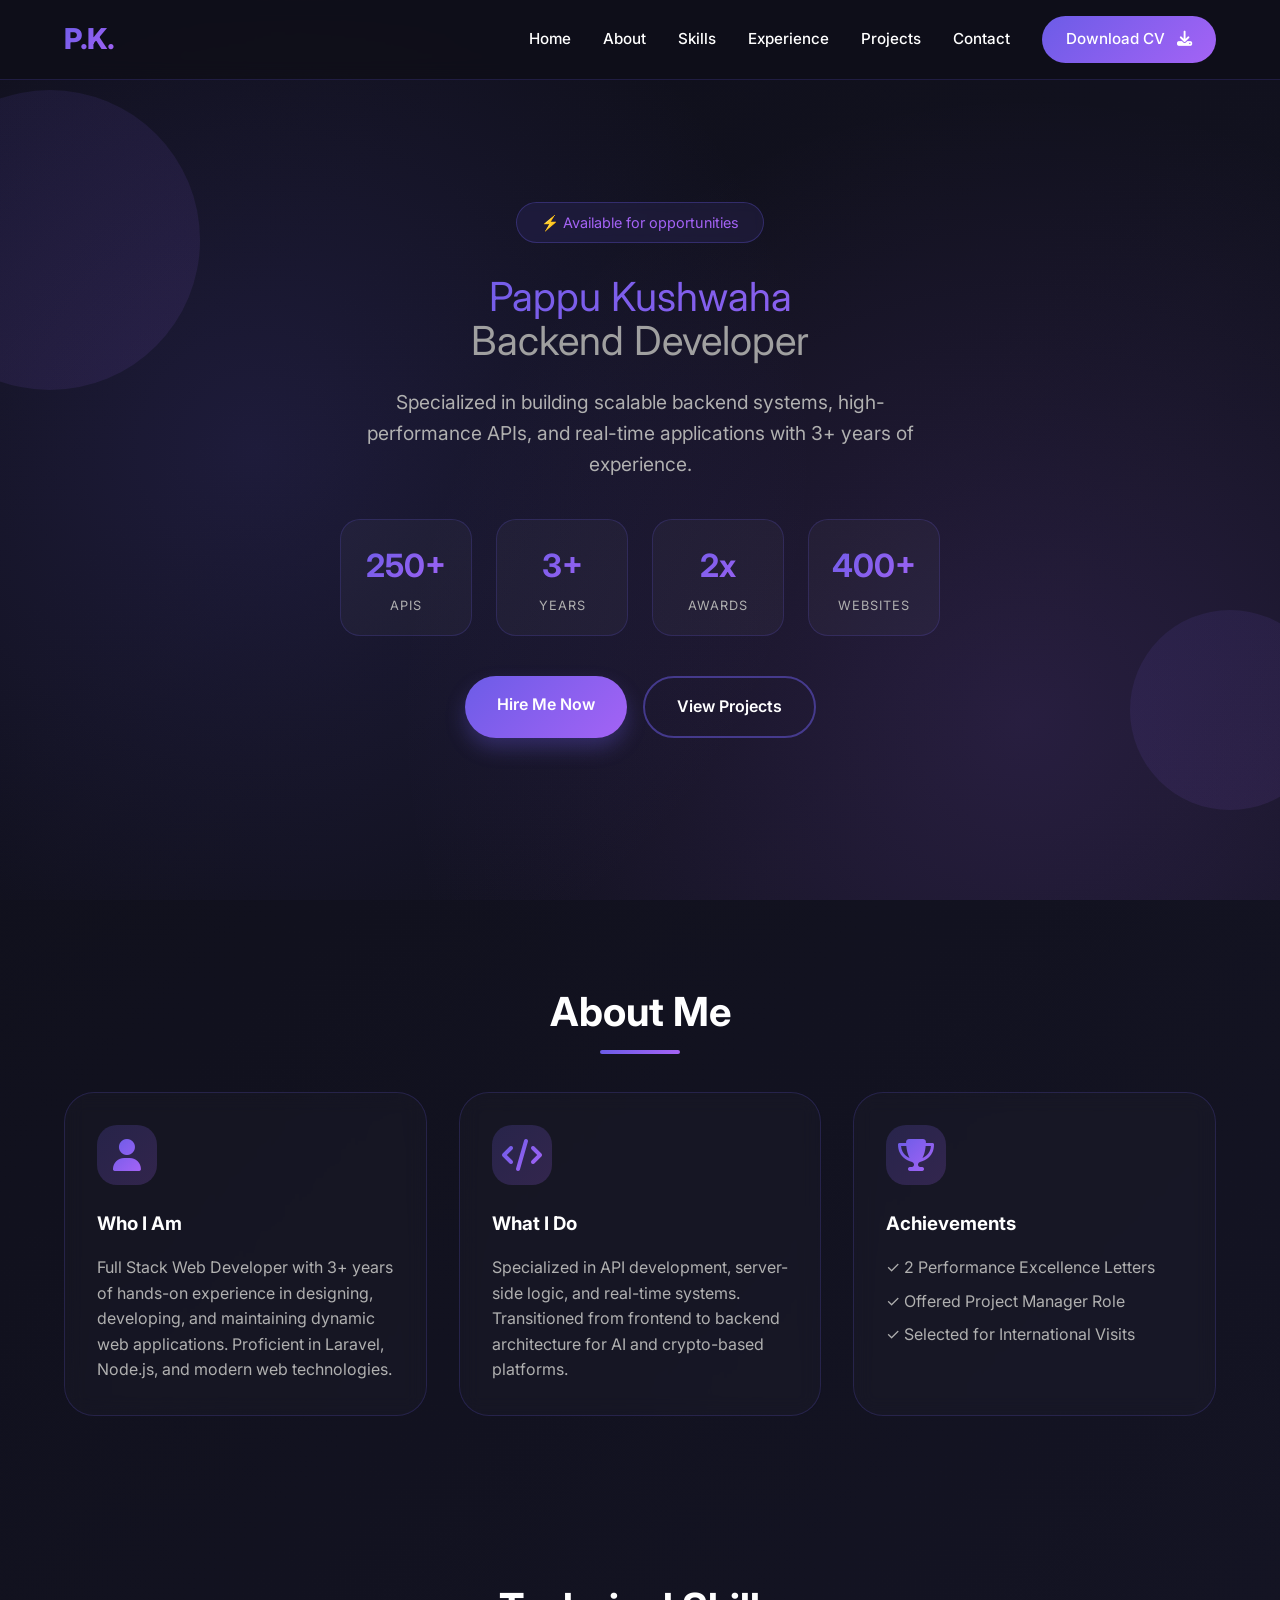
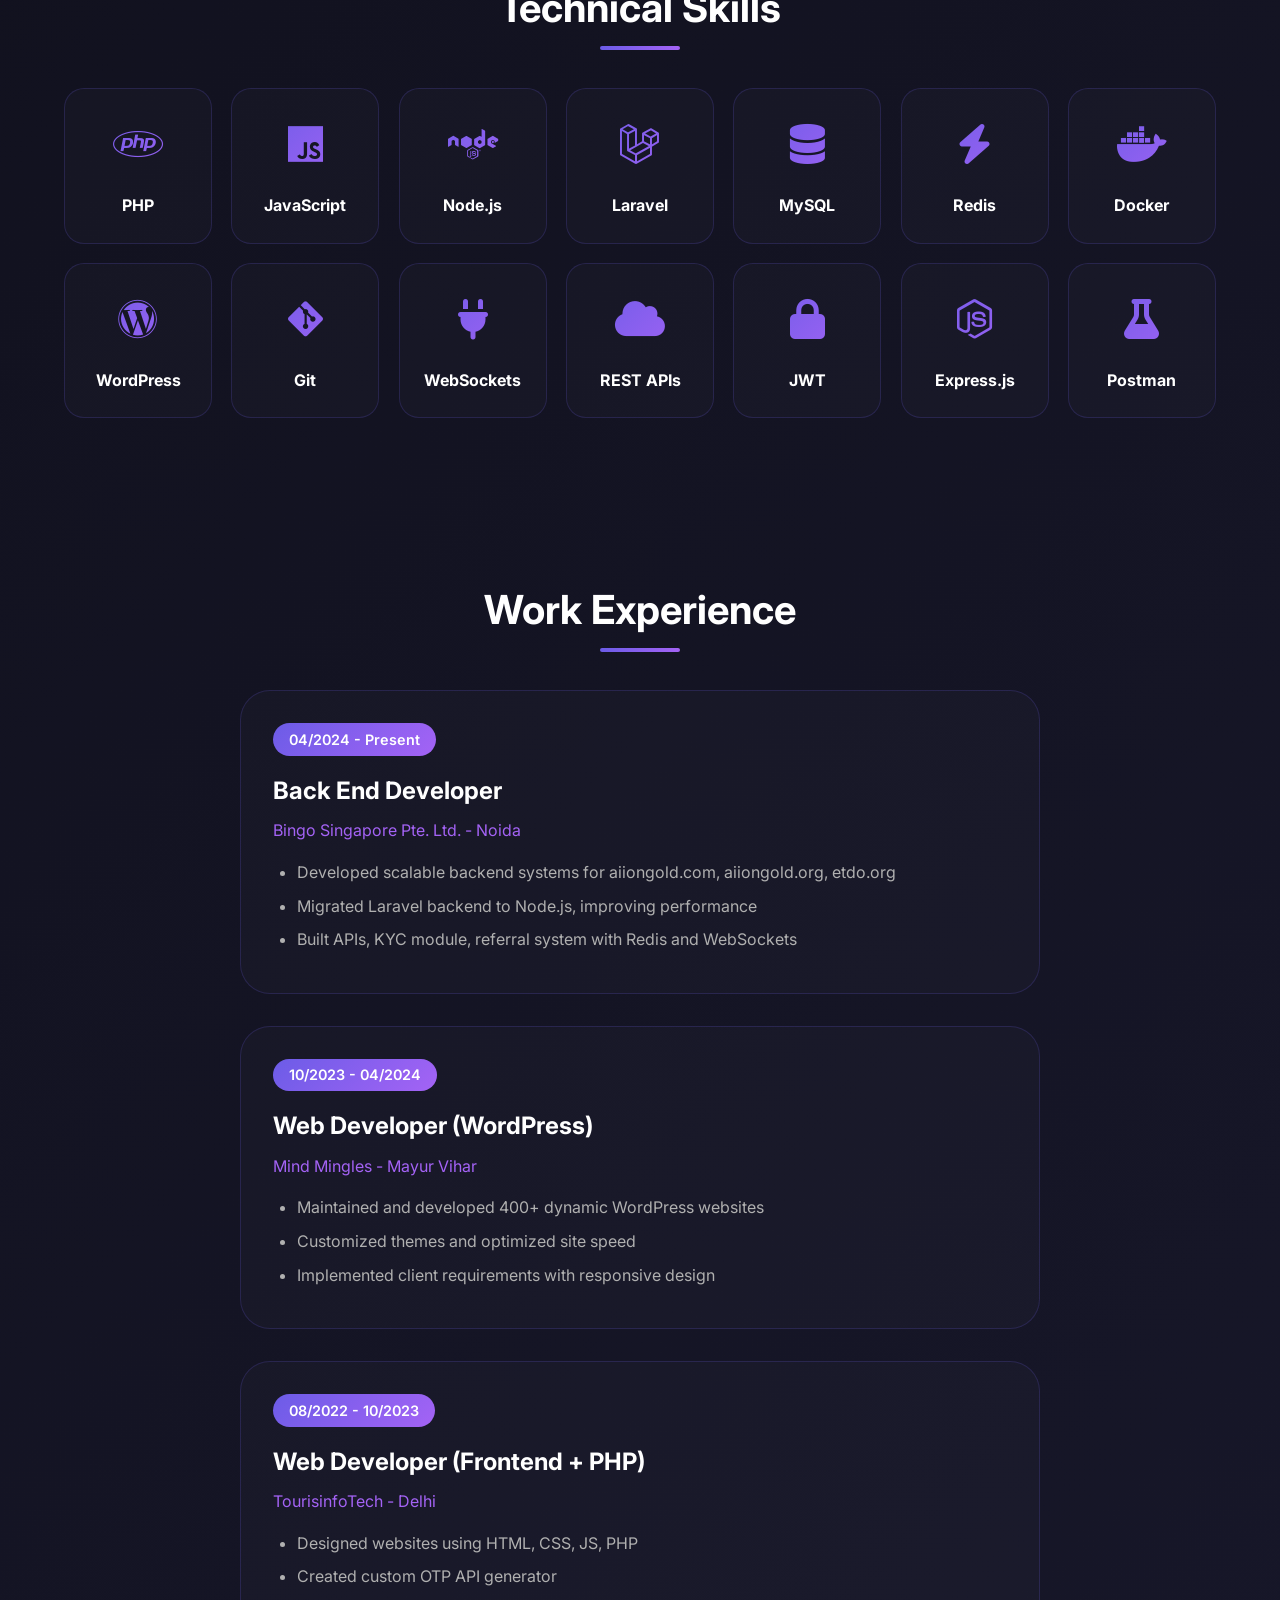
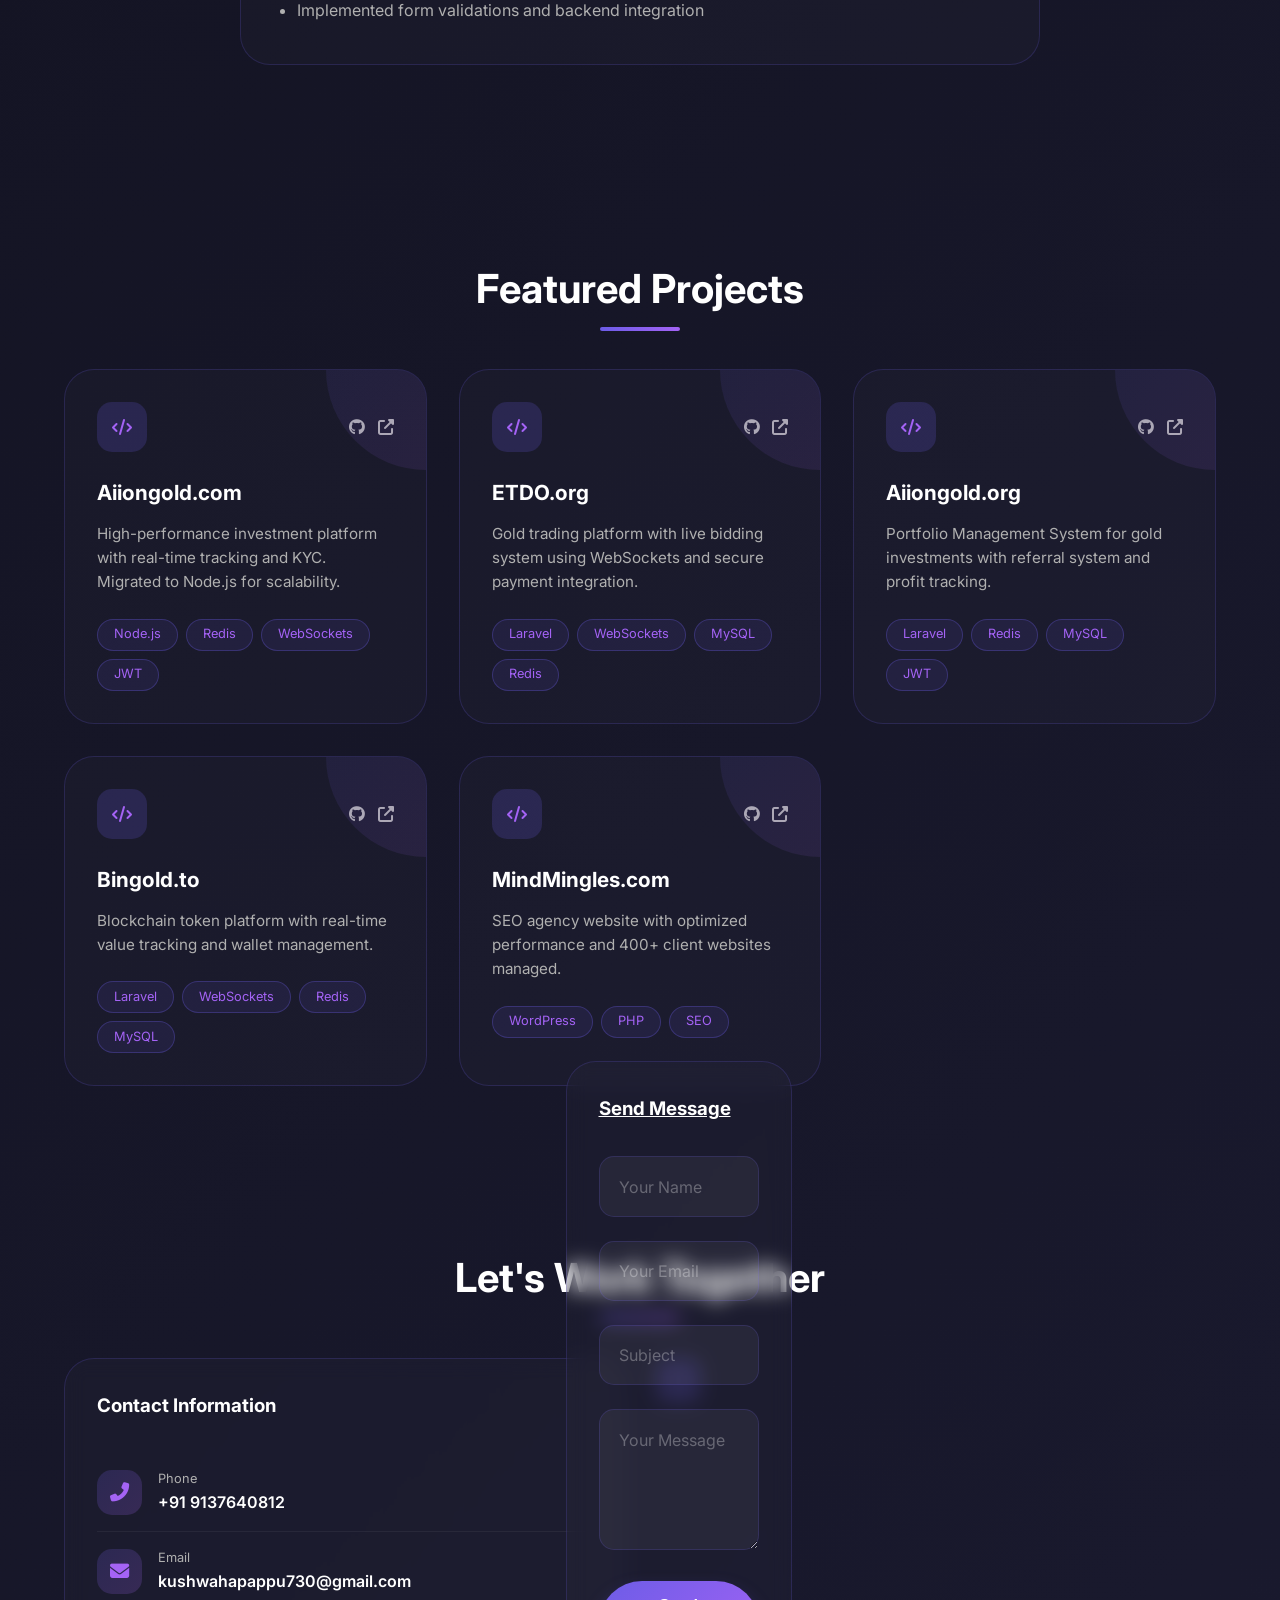
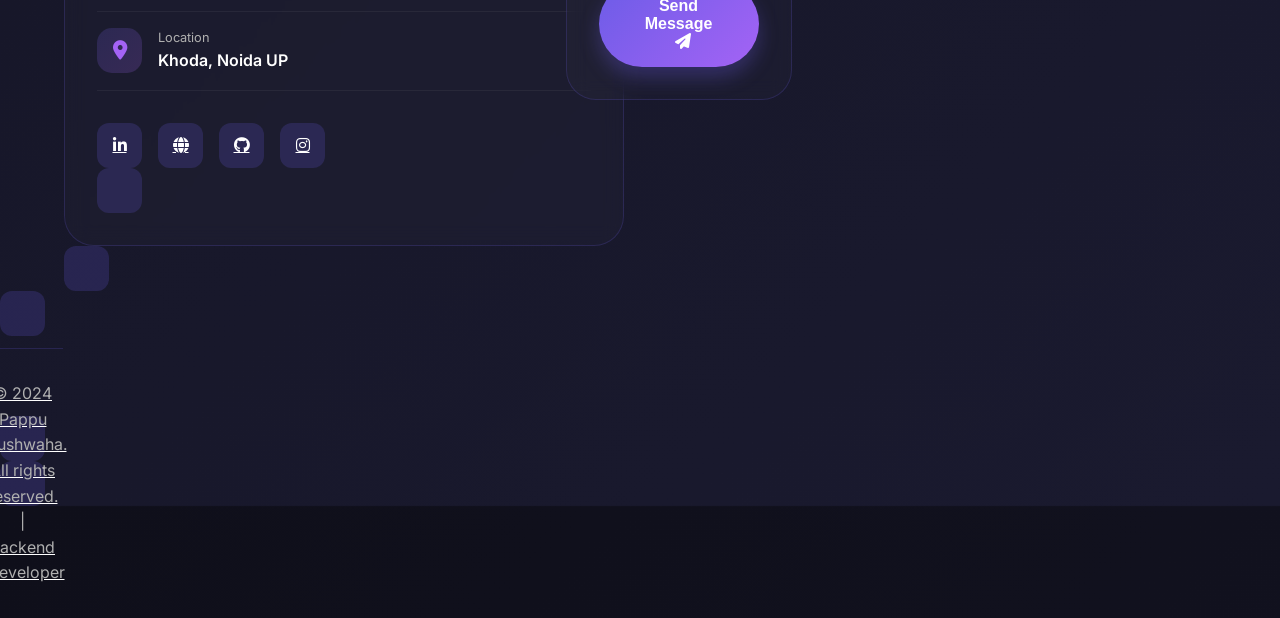
==== index.html @ aa57396e "add new look" ====
<!DOCTYPE html>
<html lang="en">

<head>
    <meta charset="UTF-8">
    <meta name="viewport" content="width=device-width, initial-scale=1.0, maximum-scale=1.0, user-scalable=yes">
    <title>Pappu Kushwaha - Senior Backend Developer</title>
    <!-- Font Awesome 6 -->
    <link rel="stylesheet" href="https://cdnjs.cloudflare.com/ajax/libs/font-awesome/6.5.1/css/all.min.css">
    <!-- Google Fonts -->
    <link href="https://fonts.googleapis.com/css2?family=Inter:wght@300;400;500;600;700;800&display=swap"
        rel="stylesheet">
    <!-- AOS Animation Library -->
    <link rel="shortcut icon" href="images/pappu.jpg" type="image/x-icon">
    <link href="https://unpkg.com/aos@2.3.1/dist/aos.css" rel="stylesheet">
    <style>
        * {
            margin: 0;
            padding: 0;
            box-sizing: border-box;
        }

        body {
            font-family: 'Inter', sans-serif;
            background: linear-gradient(135deg, #0f0f1a 0%, #1a1a2f 100%);
            color: #ffffff;
            line-height: 1.6;
            overflow-x: hidden;
        }

        /* Custom Scrollbar */
        ::-webkit-scrollbar {
            width: 8px;
        }

        ::-webkit-scrollbar-track {
            background: rgba(255, 255, 255, 0.05);
        }

        ::-webkit-scrollbar-thumb {
            background: linear-gradient(180deg, #6c5ce7, #a463f5);
            border-radius: 10px;
        }

        /* Glass Morphism Effect */
        .glass {
            background: rgba(255, 255, 255, 0.03);
            backdrop-filter: blur(10px);
            border: 1px solid rgba(255, 255, 255, 0.05);
            border-radius: 20px;
        }

        /* Navigation - Mobile First */
        nav {
            position: fixed;
            top: 0;
            width: 100%;
            padding: 1rem 5%;
            display: flex;
            justify-content: space-between;
            align-items: center;
            background: rgba(15, 15, 26, 0.95);
            backdrop-filter: blur(10px);
            z-index: 1000;
            border-bottom: 1px solid rgba(108, 92, 231, 0.2);
        }

        .logo {
            font-size: 1.8rem;
            font-weight: 800;
            background: linear-gradient(135deg, #6c5ce7, #a463f5);
            -webkit-background-clip: text;
            -webkit-text-fill-color: transparent;
            letter-spacing: -1px;
        }

        .mobile-menu-btn {
            display: none;
            font-size: 1.5rem;
            color: #ffffff;
            cursor: pointer;
            background: rgba(255, 255, 255, 0.1);
            width: 45px;
            height: 45px;
            border-radius: 12px;
            align-items: center;
            justify-content: center;
            transition: all 0.3s ease;
        }

        .mobile-menu-btn:hover {
            background: rgba(108, 92, 231, 0.3);
        }

        .nav-links {
            display: flex;
            gap: 2rem;
            align-items: center;
        }

        .nav-links a {
            color: #ffffff;
            text-decoration: none;
            font-weight: 500;
            font-size: 0.95rem;
            transition: all 0.3s ease;
            position: relative;
            padding: 0.5rem 0;
        }

        .nav-links a::after {
            content: '';
            position: absolute;
            bottom: 0;
            left: 0;
            width: 0;
            height: 2px;
            background: linear-gradient(90deg, #6c5ce7, #a463f5);
            transition: width 0.3s ease;
        }

        .nav-links a:hover {
            color: #a463f5;
        }

        .nav-links a:hover::after {
            width: 100%;
        }

        .nav-resume-btn {
            background: linear-gradient(135deg, #6c5ce7, #a463f5);
            padding: 0.7rem 1.5rem !important;
            border-radius: 30px;
            color: white !important;
        }

        .nav-resume-btn::after {
            display: none;
        }

        /* Mobile Navigation */
        @media (max-width: 768px) {
            .mobile-menu-btn {
                display: flex;
            }

            .nav-links {
                position: fixed;
                top: 70px;
                left: -100%;
                width: 80%;
                height: calc(100vh - 70px);
                background: rgba(15, 15, 26, 0.98);
                backdrop-filter: blur(10px);
                flex-direction: column;
                padding: 2rem;
                gap: 1.5rem;
                transition: left 0.3s ease;
                border-right: 1px solid rgba(108, 92, 231, 0.2);
                z-index: 999;
            }

            .nav-links.active {
                left: 0;
            }

            .nav-links a {
                font-size: 1.1rem;
                width: 100%;
                text-align: center;
                padding: 1rem;
                border-radius: 12px;
            }

            .nav-links a:hover {
                background: rgba(108, 92, 231, 0.1);
            }

            .nav-resume-btn {
                margin-top: 1rem;
            }
        }

        /* Main Container */
        .container {
            max-width: 1400px;
            margin: 0 auto;
            padding: 0 5%;
        }

        /* Hero Section - Mobile Optimized */
        .hero {
            min-height: 100vh;
            display: flex;
            align-items: center;
            position: relative;
            overflow: hidden;
            padding: 80px 0 40px;
        }

        .hero::before {
            content: '';
            position: absolute;
            top: 0;
            left: 0;
            right: 0;
            bottom: 0;
            background: radial-gradient(circle at 20% 50%, rgba(108, 92, 231, 0.15) 0%, transparent 50%),
                radial-gradient(circle at 80% 80%, rgba(164, 99, 245, 0.15) 0%, transparent 50%);
            pointer-events: none;
        }

        .hero-content {
            flex: 1;
            z-index: 1;
            text-align: center;
        }

        .hero-badge {
            display: inline-block;
            padding: 0.5rem 1.5rem;
            background: rgba(108, 92, 231, 0.1);
            border: 1px solid rgba(108, 92, 231, 0.3);
            border-radius: 50px;
            color: #a463f5;
            font-size: 0.9rem;
            margin-bottom: 2rem;
            backdrop-filter: blur(5px);
            animation: pulse 2s infinite;
        }

        @keyframes pulse {

            0%,
            100% {
                transform: scale(1);
            }

            50% {
                transform: scale(1.05);
            }
        }

        .hero h1 {
            font-size: clamp(2rem, 8vw, 5rem);
            font-weight: 800;
            line-height: 1.1;
            margin-bottom: 1rem;
        }

        .gradient-text {
            background: linear-gradient(135deg, #6c5ce7, #a463f5, #ff6b6b);
            -webkit-background-clip: text;
            -webkit-text-fill-color: transparent;
            background-size: 300% 300%;
            animation: gradient 6s ease infinite;
        }

        @keyframes gradient {

            0%,
            100% {
                background-position: 0% 50%;
            }

            50% {
                background-position: 100% 50%;
            }
        }

        .hero h1 span {
            display: block;
            font-size: clamp(1.5rem, 5vw, 2.5rem);
            color: #a0a0a0;
            font-weight: 400;
        }

        .hero p {
            font-size: clamp(1rem, 4vw, 1.2rem);
            color: #b0b0b0;
            max-width: 600px;
            margin: 1.5rem auto;
        }

        /* Stats Grid - Mobile Responsive */
        .hero-stats {
            display: grid;
            grid-template-columns: repeat(auto-fit, minmax(120px, 1fr));
            gap: 1.5rem;
            margin: 2.5rem 0;
            max-width: 600px;
            margin-left: auto;
            margin-right: auto;
        }

        .stat-item {
            background: rgba(255, 255, 255, 0.03);
            border: 1px solid rgba(108, 92, 231, 0.2);
            border-radius: 20px;
            padding: 1.2rem 1rem;
            text-align: center;
            transition: transform 0.3s ease;
        }

        .stat-item:hover {
            transform: translateY(-5px);
            border-color: #6c5ce7;
        }

        .stat-number {
            font-size: clamp(1.5rem, 5vw, 2rem);
            font-weight: 700;
            background: linear-gradient(135deg, #6c5ce7, #a463f5);
            -webkit-background-clip: text;
            -webkit-text-fill-color: transparent;
        }

        .stat-label {
            font-size: 0.8rem;
            color: #b0b0b0;
            text-transform: uppercase;
            letter-spacing: 1px;
            margin-top: 0.3rem;
        }

        /* Buttons - Mobile Friendly */
        .hero-buttons {
            display: flex;
            gap: 1rem;
            justify-content: center;
            flex-wrap: wrap;
        }

        .btn {
            padding: 1rem 2rem;
            border-radius: 50px;
            font-weight: 600;
            text-decoration: none;
            transition: all 0.3s ease;
            border: none;
            cursor: pointer;
            font-size: 1rem;
            min-width: 160px;
            text-align: center;
        }

        .btn-primary {
            background: linear-gradient(135deg, #6c5ce7, #a463f5);
            color: white;
            box-shadow: 0 10px 20px rgba(108, 92, 231, 0.3);
        }

        .btn-primary:hover {
            transform: translateY(-2px);
            box-shadow: 0 15px 30px rgba(108, 92, 231, 0.5);
        }

        .btn-outline {
            background: transparent;
            color: white;
            border: 2px solid rgba(108, 92, 231, 0.5);
        }

        .btn-outline:hover {
            border-color: #a463f5;
            background: rgba(108, 92, 231, 0.1);
            transform: translateY(-2px);
        }

        /* Section Styles */
        .section {
            padding: 80px 0;
        }

        .section-title {
            font-size: clamp(2rem, 6vw, 2.5rem);
            margin-bottom: 3rem;
            text-align: center;
            position: relative;
        }

        .section-title::after {
            content: '';
            position: absolute;
            bottom: -10px;
            left: 50%;
            transform: translateX(-50%);
            width: 80px;
            height: 4px;
            background: linear-gradient(90deg, #6c5ce7, #a463f5);
            border-radius: 2px;
        }

        /* About Section */
        .about-grid {
            display: grid;
            grid-template-columns: repeat(auto-fit, minmax(300px, 1fr));
            gap: 2rem;
        }

        .about-card {
            background: rgba(255, 255, 255, 0.02);
            border: 1px solid rgba(108, 92, 231, 0.2);
            border-radius: 30px;
            padding: 2rem;
            backdrop-filter: blur(10px);
            transition: all 0.3s ease;
        }

        .about-card:hover {
            transform: translateY(-10px);
            border-color: #6c5ce7;
            box-shadow: 0 20px 40px rgba(108, 92, 231, 0.2);
        }

        .about-icon {
            width: 60px;
            height: 60px;
            background: linear-gradient(135deg, rgba(108, 92, 231, 0.2), rgba(164, 99, 245, 0.2));
            border-radius: 20px;
            display: flex;
            align-items: center;
            justify-content: center;
            margin-bottom: 1.5rem;
        }

        .about-icon i {
            font-size: 2rem;
            background: linear-gradient(135deg, #6c5ce7, #a463f5);
            -webkit-background-clip: text;
            -webkit-text-fill-color: transparent;
        }

        /* Skills Section */
        .skills-grid {
            display: grid;
            grid-template-columns: repeat(auto-fit, minmax(140px, 1fr));
            gap: 1.2rem;
        }

        .skill-card {
            background: rgba(255, 255, 255, 0.02);
            border: 1px solid rgba(108, 92, 231, 0.2);
            border-radius: 20px;
            padding: 1.5rem 1rem;
            text-align: center;
            transition: all 0.3s ease;
            position: relative;
            overflow: hidden;
        }

        .skill-card::before {
            content: '';
            position: absolute;
            top: 0;
            left: -100%;
            width: 100%;
            height: 100%;
            background: linear-gradient(90deg, transparent, rgba(108, 92, 231, 0.2), transparent);
            transition: left 0.5s ease;
        }

        .skill-card:hover::before {
            left: 100%;
        }

        .skill-card:hover {
            transform: translateY(-5px) scale(1.02);
            border-color: #6c5ce7;
            box-shadow: 0 10px 30px rgba(108, 92, 231, 0.3);
        }

        .skill-icon {
            font-size: 2.5rem;
            margin-bottom: 1rem;
            background: linear-gradient(135deg, #6c5ce7, #a463f5);
            -webkit-background-clip: text;
            -webkit-text-fill-color: transparent;
        }

        /* Experience Timeline - Mobile Optimized */
        .timeline {
            position: relative;
            max-width: 800px;
            margin: 0 auto;
        }

        .timeline-item {
            position: relative;
            padding: 2rem;
            margin-bottom: 2rem;
            background: rgba(255, 255, 255, 0.02);
            border: 1px solid rgba(108, 92, 231, 0.2);
            border-radius: 30px;
            transition: all 0.3s ease;
        }

        .timeline-item:hover {
            transform: translateX(10px);
            border-color: #6c5ce7;
            box-shadow: -10px 10px 30px rgba(108, 92, 231, 0.2);
        }

        .timeline-date {
            display: inline-block;
            padding: 0.3rem 1rem;
            background: linear-gradient(135deg, #6c5ce7, #a463f5);
            border-radius: 50px;
            color: white;
            font-size: 0.9rem;
            font-weight: 600;
            margin-bottom: 1rem;
        }

        /* Projects Grid */
        .projects-grid {
            display: grid;
            grid-template-columns: repeat(auto-fit, minmax(280px, 1fr));
            gap: 2rem;
        }

        .project-card {
            background: rgba(255, 255, 255, 0.02);
            border: 1px solid rgba(108, 92, 231, 0.2);
            border-radius: 30px;
            padding: 2rem;
            transition: all 0.3s ease;
            position: relative;
            overflow: hidden;
        }

        .project-card::after {
            content: '';
            position: absolute;
            top: 0;
            right: 0;
            width: 100px;
            height: 100px;
            background: linear-gradient(135deg, #6c5ce7, #a463f5);
            opacity: 0.1;
            border-radius: 0 0 0 100px;
        }

        .project-card:hover {
            transform: translateY(-10px) scale(1.02);
            border-color: #6c5ce7;
            box-shadow: 0 20px 40px rgba(108, 92, 231, 0.3);
        }

        .project-tech {
            display: flex;
            flex-wrap: wrap;
            gap: 0.5rem;
            margin-top: 1.5rem;
        }

        .tech-tag {
            padding: 0.3rem 1rem;
            background: rgba(108, 92, 231, 0.1);
            border: 1px solid rgba(108, 92, 231, 0.3);
            border-radius: 50px;
            font-size: 0.8rem;
            color: #a463f5;
        }

        /* Contact Section */
        .contact-grid {
            display: grid;
            grid-template-columns: repeat(auto-fit, minmax(280px, 1fr));
            gap: 2rem;
        }

        .contact-card {
            background: rgba(255, 255, 255, 0.02);
            border: 1px solid rgba(108, 92, 231, 0.2);
            border-radius: 30px;
            padding: 2rem;
            backdrop-filter: blur(10px);
        }

        .contact-item {
            display: flex;
            align-items: center;
            gap: 1rem;
            padding: 1rem 0;
            border-bottom: 1px solid rgba(255, 255, 255, 0.05);
        }

        .contact-icon {
            width: 45px;
            height: 45px;
            background: linear-gradient(135deg, rgba(108, 92, 231, 0.2), rgba(164, 99, 245, 0.2));
            border-radius: 15px;
            display: flex;
            align-items: center;
            justify-content: center;
        }

        .contact-icon i {
            font-size: 1.2rem;
            color: #a463f5;
        }

        /* Form Styles */
        .form-group {
            margin-bottom: 1.5rem;
        }

        .form-input {
            width: 100%;
            padding: 1.2rem;
            background: rgba(255, 255, 255, 0.05);
            border: 1px solid rgba(108, 92, 231, 0.2);
            border-radius: 15px;
            color: white;
            font-family: inherit;
            font-size: 1rem;
            transition: all 0.3s ease;
        }

        .form-input:focus {
            outline: none;
            border-color: #a463f5;
            background: rgba(108, 92, 231, 0.1);
            box-shadow: 0 0 20px rgba(108, 92, 231, 0.3);
        }

        .form-input::placeholder {
            color: rgba(255, 255, 255, 0.3);
        }

        /* Footer */
        footer {
            padding: 2rem 0;
            text-align: center;
            border-top: 1px solid rgba(108, 92, 231, 0.2);
            color: #b0b0b0;
        }

        /* Floating Shapes Animation */
        .floating-shape {
            position: absolute;
            background: linear-gradient(135deg, #6c5ce7, #a463f5);
            opacity: 0.1;
            border-radius: 50%;
            pointer-events: none;
            z-index: 0;
        }

        .shape-1 {
            width: 300px;
            height: 300px;
            top: 10%;
            left: -100px;
            animation: float 20s infinite;
        }

        .shape-2 {
            width: 200px;
            height: 200px;
            bottom: 10%;
            right: -50px;
            animation: float 15s infinite reverse;
        }

        @keyframes float {

            0%,
            100% {
                transform: translate(0, 0) rotate(0deg);
            }

            33% {
                transform: translate(30px, 30px) rotate(120deg);
            }

            66% {
                transform: translate(-20px, 20px) rotate(240deg);
            }
        }

        /* Loading Animation */
        .loading {
            position: fixed;
            top: 0;
            left: 0;
            width: 100%;
            height: 100%;
            background: #0f0f1a;
            display: flex;
            justify-content: center;
            align-items: center;
            z-index: 9999;
            transition: opacity 0.5s ease;
        }

        .loader {
            width: 50px;
            height: 50px;
            border: 3px solid rgba(108, 92, 231, 0.3);
            border-top-color: #a463f5;
            border-radius: 50%;
            animation: spin 1s infinite linear;
        }

        @keyframes spin {
            to {
                transform: rotate(360deg);
            }
        }

        /* Responsive Typography */
        @media (max-width: 480px) {
            .btn {
                width: 100%;
                min-width: auto;
            }

            .hero-stats {
                grid-template-columns: 1fr 1fr;
            }

            .section {
                padding: 60px 0;
            }

            .project-card {
                padding: 1.5rem;
            }
        }

        /* Dark Mode Optimization */
        @media (prefers-color-scheme: dark) {
            body {
                background: linear-gradient(135deg, #0a0a14 0%, #14142a 100%);
            }
        }
    </style>
</head>

<body>
    <!-- Loading Animation -->
    <div class="loading" id="loading">
        <div class="loader"></div>
    </div>

    <!-- Floating Shapes -->
    <div class="floating-shape shape-1"></div>
    <div class="floating-shape shape-2"></div>

    <!-- Navigation -->
    <nav>
        <div class="logo">P.K.</div>
        <div class="mobile-menu-btn" id="menuBtn">
            <i class="fas fa-bars"></i>
        </div>
        <div class="nav-links" id="navLinks">
            <a href="#home">Home</a>
            <a href="#about">About</a>
            <a href="#skills">Skills</a>
            <a href="#experience">Experience</a>
            <a href="#projects">Projects</a>
            <a href="#contact">Contact</a>
            <a href="./images/Pk-PappuKushwahaResume.pdf" target="_blank" class="nav-resume-btn">Download CV <i
                    class="fas fa-download" style="margin-left: 0.5rem;"></i></a>
        </div>
    </nav>

    <main>
        <!-- Hero Section -->
        <section id="home" class="hero">
            <div class="container">
                <div class="hero-content" data-aos="fade-up" data-aos-duration="1000">
                    <span class="hero-badge">⚡ Available for opportunities</span>
                    <h1>
                        <span class="gradient-text">Pappu Kushwaha</span>
                        <span>Backend Developer</span>
                    </h1>
                    <p>Specialized in building scalable backend systems, high-performance APIs, and real-time
                        applications with 3+ years of experience.</p>

                    <div class="hero-stats">
                        <div class="stat-item" data-aos="zoom-in" data-aos-delay="100">
                            <div class="stat-number">250+</div>
                            <div class="stat-label">APIs</div>
                        </div>
                        <div class="stat-item" data-aos="zoom-in" data-aos-delay="200">
                            <div class="stat-number">3+</div>
                            <div class="stat-label">Years</div>
                        </div>
                        <div class="stat-item" data-aos="zoom-in" data-aos-delay="300">
                            <div class="stat-number">2x</div>
                            <div class="stat-label">Awards</div>
                        </div>
                        <div class="stat-item" data-aos="zoom-in" data-aos-delay="400">
                            <div class="stat-number">400+</div>
                            <div class="stat-label">Websites</div>
                        </div>
                    </div>

                    <div class="hero-buttons">
                        <a href="#contact" class="btn btn-primary" data-aos="fade-right">Hire Me Now</a>
                        <a href="#projects" class="btn btn-outline" data-aos="fade-left">View Projects</a>
                    </div>
                </div>
            </div>
        </section>

        <!-- About Section -->
        <section id="about" class="section">
            <div class="container">
                <h2 class="section-title" data-aos="fade-up">About Me</h2>

                <div class="about-grid">
                    <div class="about-card" data-aos="fade-right">
                        <div class="about-icon">
                            <i class="fas fa-user"></i>
                        </div>
                        <h3 style="margin-bottom: 1rem;">Who I Am</h3>
                        <p style="color: #b0b0b0;">Full Stack Web Developer with 3+ years of hands-on experience in
                            designing, developing, and maintaining dynamic web applications. Proficient in Laravel,
                            Node.js, and modern web technologies.</p>
                    </div>

                    <div class="about-card" data-aos="fade-up">
                        <div class="about-icon">
                            <i class="fas fa-code"></i>
                        </div>
                        <h3 style="margin-bottom: 1rem;">What I Do</h3>
                        <p style="color: #b0b0b0;">Specialized in API development, server-side logic, and real-time
                            systems. Transitioned from frontend to backend architecture for AI and crypto-based
                            platforms.</p>
                    </div>

                    <div class="about-card" data-aos="fade-left">
                        <div class="about-icon">
                            <i class="fas fa-trophy"></i>
                        </div>
                        <h3 style="margin-bottom: 1rem;">Achievements</h3>
                        <ul style="color: #b0b0b0; list-style: none;">
                            <li style="margin-bottom: 0.5rem;">✓ 2 Performance Excellence Letters</li>
                            <li style="margin-bottom: 0.5rem;">✓ Offered Project Manager Role</li>
                            <li style="margin-bottom: 0.5rem;">✓ Selected for International Visits</li>
                        </ul>
                    </div>
                </div>
            </div>
        </section>

        <!-- Skills Section -->
        <section id="skills" class="section">
            <div class="container">
                <h2 class="section-title" data-aos="fade-up">Technical Skills</h2>

                <div class="skills-grid" id="skills-grid">
                    <!-- Skills will be populated by JavaScript -->
                </div>
            </div>
        </section>

        <!-- Experience Section -->
        <section id="experience" class="section">
            <div class="container">
                <h2 class="section-title" data-aos="fade-up">Work Experience</h2>

                <div class="timeline">
                    <!-- Bingo Singapore -->
                    <div class="timeline-item" data-aos="fade-left">
                        <span class="timeline-date">04/2024 - Present</span>
                        <h3 style="font-size: 1.5rem; margin-bottom: 0.5rem;">Back End Developer</h3>
                        <p style="color: #a463f5; margin-bottom: 1rem;">Bingo Singapore Pte. Ltd. - Noida</p>
                        <ul style="color: #b0b0b0; margin-left: 1.5rem;">
                            <li style="margin-bottom: 0.5rem;">Developed scalable backend systems for aiiongold.com,
                                aiiongold.org, etdo.org</li>
                            <li style="margin-bottom: 0.5rem;">Migrated Laravel backend to Node.js, improving
                                performance</li>
                            <li style="margin-bottom: 0.5rem;">Built APIs, KYC module, referral system with Redis and
                                WebSockets</li>
                        </ul>
                    </div>

                    <!-- Mind Mingles -->
                    <div class="timeline-item" data-aos="fade-right" data-aos-delay="100">
                        <span class="timeline-date">10/2023 - 04/2024</span>
                        <h3 style="font-size: 1.5rem; margin-bottom: 0.5rem;">Web Developer (WordPress)</h3>
                        <p style="color: #a463f5; margin-bottom: 1rem;">Mind Mingles - Mayur Vihar</p>
                        <ul style="color: #b0b0b0; margin-left: 1.5rem;">
                            <li style="margin-bottom: 0.5rem;">Maintained and developed 400+ dynamic WordPress websites
                            </li>
                            <li style="margin-bottom: 0.5rem;">Customized themes and optimized site speed</li>
                            <li style="margin-bottom: 0.5rem;">Implemented client requirements with responsive design
                            </li>
                        </ul>
                    </div>

                    <!-- TourisinfoTech -->
                    <div class="timeline-item" data-aos="fade-left" data-aos-delay="200">
                        <span class="timeline-date">08/2022 - 10/2023</span>
                        <h3 style="font-size: 1.5rem; margin-bottom: 0.5rem;">Web Developer (Frontend + PHP)</h3>
                        <p style="color: #a463f5; margin-bottom: 1rem;">TourisinfoTech - Delhi</p>
                        <ul style="color: #b0b0b0; margin-left: 1.5rem;">
                            <li style="margin-bottom: 0.5rem;">Designed websites using HTML, CSS, JS, PHP</li>
                            <li style="margin-bottom: 0.5rem;">Created custom OTP API generator</li>
                            <li style="margin-bottom: 0.5rem;">Implemented form validations and backend integration</li>
                        </ul>
                    </div>
                </div>
            </div>
        </section>

        <!-- Projects Section -->
        <section id="projects" class="section">
            <div class="container">
                <h2 class="section-title" data-aos="fade-up">Featured Projects</h2>

                <div class="projects-grid" id="projects-grid">
                    <!-- Projects will be populated by JavaScript -->
                </div>
            </div>
        </section>

        <!-- Contact Section -->
        <section id="contact" class="section">
            <div class="container">
                <h2 class="section-title" data-aos="fade-up">Let's Work Together</h2>

                <div class="contact-grid">
                    <div class="contact-card" data-aos="fade-right">
                        <h3 style="margin-bottom: 2rem;">Contact Information</h3>

                        <div class="contact-item">
                            <div class="contact-icon">
                                <i class="fas fa-phone-alt"></i>
                            </div>
                            <div>
                                <div style="font-size: 0.8rem; color: #b0b0b0;">Phone</div>
                                <div style="font-weight: 600;">+91 9137640812</div>
                            </div>
                        </div>

                        <div class="contact-item">
                            <div class="contact-icon">
                                <i class="fas fa-envelope"></i>
                            </div>
                            <div>
                                <div style="font-size: 0.8rem; color: #b0b0b0;">Email</div>
                                <div style="font-weight: 600;">kushwahapappu730@gmail.com</div>
                            </div>
                        </div>

                        <div class="contact-item">
                            <div class="contact-icon">
                                <i class="fas fa-map-marker-alt"></i>
                            </div>
                            <div>
                                <div style="font-size: 0.8rem; color: #b0b0b0;">Location</div>
                                <div style="font-weight: 600;">Khoda, Noida UP</div>
                            </div>
                        </div>

                        <div style="display: flex; gap: 1rem; margin-top: 2rem;">
                            <a href="https://www.linkedin.com/in/pappu-kushwaha-78897223a/" class="social-link"
                                style="width: 45px; height: 45px; background: rgba(108, 92, 231, 0.2); border-radius: 12px; display: flex; align-items: center; justify-content: center; color: white; transition: all 0.3s ease;"
                                target="_blank">
                                <i class="fab fa-linkedin-in"></i>
                            </a>
                            <a href="https://pappukushwaha.netlify.app/" class="social-link"
                                style="width: 45px; height: 45px; background: rgba(108, 92, 231, 0.2); border-radius: 12px; display: flex; align-items: center; justify-content: center; color: white; transition: all 0.3s ease;"
                                target="_blank">
                                <i class="fas fa-globe"></i>
                            </a>
                            <a href="https://github.com/pappukushwaha" class="social-link"
                                style="width: 45px; height: 45px; background: rgba(108, 92, 231, 0.2); border-radius: 12px; display: flex; align-items: center; justify-content: center; color: white; transition: all 0.3s ease;"
                                target="_blank">
                                <i class="fab fa-github"></i>
                            </a>
                            <a href="https://www.instagram.com/pappu_kush0812/" class="social-link"
                                style="width: 45px; height: 45px; background: rgba(108, 92, 231, 0.2); border-radius: 12px; display: flex; align-items: center; justify-content: center; color: white; transition: all 0.3s ease;"
                                target="_blank">
                                <i class="fab fa-instagram"></i>    
                        </div>
                    </div>

                    <div class="contact-card" data-aos="fade-left">
                        <h3 style="margin-bottom: 2rem;">Send Message</h3>

                        <!-- YAHAN PE FORM MEIN YE CHANGES KARO -->
                        <form id="contact-form" action="https://formsubmit.co/kushwahapappu730@gmail.com" method="POST">
                            <!-- Ye hidden fields add karo -->
                            <input type="hidden" name="_subject" value="New message from Portfolio Website!">
                            <input type="hidden" name="_captcha" value="false">
                            <input type="hidden" name="_template" value="table">
                            <!-- Form fields ke 'name' attribute add karo -->
                            <div class="form-group">
                                <input type="text" name="name" class="form-input" placeholder="Your Name" required>
                            </div>
                            <div class="form-group">
                                <input type="email" name="email" class="form-input" placeholder="Your Email" required>
                            </div>
                            <div class="form-group">
                                <input type="text" name="subject" class="form-input" placeholder="Subject">
                            </div>
                            <div class="form-group">
                                <textarea name="message" class="form-input" placeholder="Your Message" rows="5"
                                    required></textarea>
                            </div>

                            <!-- Honeypot spam prevention -->
                            <input type="text" name="_honey" style="display:none">

                            <button type="submit" class="btn btn-primary" style="width: 100%;">
                                Send Message <i class="fas fa-paper-plane" style="margin-left: 0.5rem;"></i>
                            </button>
                        </form>
                    </div>
                </div>
            </div>
        </section>
    </main>

    <footer>
        <div class="container">
            <p>&copy; 2024 Pappu Kushwaha. All rights reserved. | Backend Developer</p>
        </div>
    </footer>

    <!-- Scripts -->
    <script src="https://unpkg.com/aos@2.3.1/dist/aos.js"></script>
    <script>
        // Initialize AOS
        AOS.init({
            duration: 800,
            once: true,
            offset: 100
        });

        // Hide loading screen
        window.addEventListener('load', function () {
            document.getElementById('loading').style.opacity = '0';
            setTimeout(() => {
                document.getElementById('loading').style.display = 'none';
            }, 500);
        });

        // Mobile Menu Toggle
        const menuBtn = document.getElementById('menuBtn');
        const navLinks = document.getElementById('navLinks');

        menuBtn.addEventListener('click', function () {
            navLinks.classList.toggle('active');
            const icon = menuBtn.querySelector('i');
            if (navLinks.classList.contains('active')) {
                icon.className = 'fas fa-times';
            } else {
                icon.className = 'fas fa-bars';
            }
        });

        // Close mobile menu when clicking on a link
        document.querySelectorAll('.nav-links a').forEach(link => {
            link.addEventListener('click', () => {
                navLinks.classList.remove('active');
                document.querySelector('#menuBtn i').className = 'fas fa-bars';
            });
        });

        // Skills Data
        const skills = [
            { name: 'PHP', icon: 'fab fa-php' },
            { name: 'JavaScript', icon: 'fab fa-js' },
            { name: 'Node.js', icon: 'fab fa-node' },
            { name: 'Laravel', icon: 'fab fa-laravel' },
            { name: 'MySQL', icon: 'fas fa-database' },
            { name: 'Redis', icon: 'fas fa-bolt' },
            { name: 'Docker', icon: 'fab fa-docker' },
            { name: 'WordPress', icon: 'fab fa-wordpress' },
            { name: 'Git', icon: 'fab fa-git-alt' },
            { name: 'WebSockets', icon: 'fas fa-plug' },
            { name: 'REST APIs', icon: 'fas fa-cloud' },
            { name: 'JWT', icon: 'fas fa-lock' },
            { name: 'Express.js', icon: 'fab fa-node-js' },
            { name: 'Postman', icon: 'fas fa-flask' }
        ];

        // Projects Data
        const projects = [
            {
                title: 'Aiiongold.com',
                desc: 'High-performance investment platform with real-time tracking and KYC. Migrated to Node.js for scalability.',
                tech: ['Node.js', 'Redis', 'WebSockets', 'JWT']
            },
            {
                title: 'ETDO.org',
                desc: 'Gold trading platform with live bidding system using WebSockets and secure payment integration.',
                tech: ['Laravel', 'WebSockets', 'MySQL', 'Redis']
            },
            {
                title: 'Aiiongold.org',
                desc: 'Portfolio Management System for gold investments with referral system and profit tracking.',
                tech: ['Laravel', 'Redis', 'MySQL', 'JWT']
            },
            {
                title: 'Bingold.to',
                desc: 'Blockchain token platform with real-time value tracking and wallet management.',
                tech: ['Laravel', 'WebSockets', 'Redis', 'MySQL']
            },
            {
                title: 'MindMingles.com',
                desc: 'SEO agency website with optimized performance and 400+ client websites managed.',
                tech: ['WordPress', 'PHP', 'SEO']
            }
        ];

        // Populate Skills
        function populateSkills() {
            const skillsGrid = document.getElementById('skills-grid');
            skills.forEach((skill, index) => {
                const skillCard = document.createElement('div');
                skillCard.className = 'skill-card';
                skillCard.setAttribute('data-aos', 'zoom-in');
                skillCard.setAttribute('data-aos-delay', (index * 50).toString());
                skillCard.innerHTML = `
                    <div class="skill-icon">
                        <i class="${skill.icon}"></i>
                    </div>
                    <h4 style="font-size: 1rem;">${skill.name}</h4>
                `;
                skillsGrid.appendChild(skillCard);
            });
        }

        // Populate Projects
        function populateProjects() {
            const projectsGrid = document.getElementById('projects-grid');
            projects.forEach((project, index) => {
                const projectCard = document.createElement('div');
                projectCard.className = 'project-card';
                projectCard.setAttribute('data-aos', 'fade-up');
                projectCard.setAttribute('data-aos-delay', (index * 100).toString());
                projectCard.innerHTML = `
                    <div style="display: flex; justify-content: space-between; align-items: center; margin-bottom: 1.5rem;">
                        <div class="project-icon" style="width: 50px; height: 50px; background: rgba(108, 92, 231, 0.2); border-radius: 15px; display: flex; align-items: center; justify-content: center;">
                            <i class="fas fa-code" style="color: #a463f5;"></i>
                        </div>
                        <div style="display: flex; gap: 0.8rem;">
                            <i class="fab fa-github" style="color: #b0b0b0; cursor: pointer;"></i>
                            <i class="fas fa-external-link-alt" style="color: #b0b0b0; cursor: pointer;"></i>
                        </div>
                    </div>
                    <h3 style="font-size: 1.3rem; margin-bottom: 0.8rem;">${project.title}</h3>
                    <p style="color: #b0b0b0; font-size: 0.95rem; margin-bottom: 1.5rem;">${project.desc}</p>
                    <div class="project-tech">
                        ${project.tech.map(t => `<span class="tech-tag">${t}</span>`).join('')}
                    </div>
                `;
                projectsGrid.appendChild(projectCard);
            });
        }

        // Initialize
        populateSkills();
        populateProjects();

        // Form Submission
        // Contact Form Handling with FormSubmit.co
        document.getElementById('contact-form').addEventListener('submit', function (e) {
            e.preventDefault(); // Form ko default submit hone se roko

            const form = this;
            const submitBtn = form.querySelector('button[type="submit"]');
            const originalText = submitBtn.innerHTML;

            // Show loading state
            submitBtn.innerHTML = '<i class="fas fa-spinner fa-spin"></i> Sending...';
            submitBtn.disabled = true;

            // Form data ko collect karo
            const formData = new FormData(form);

            // AJAX se form submit karo
            fetch(form.action, {
                method: 'POST',
                body: formData
            })
                .then(response => {
                    if (response.ok) {
                        // Success message show karo
                        showNotification('Message sent successfully! I will respond within 24 hours.', 'success');
                        form.reset(); // Form clear karo
                    } else {
                        showNotification('Something went wrong. Please try again.', 'error');
                    }
                })
                .catch(error => {
                    console.error('Error:', error);
                    showNotification('Network error. Please check your connection.', 'error');
                })
                .finally(() => {
                    // Button ko wapas normal karo
                    submitBtn.innerHTML = originalText;
                    submitBtn.disabled = false;
                });
        });

        // Notification function (ye bhi add karo)
        function showNotification(message, type) {
            // Pehle se koi notification hai to hatado
            const existingNotification = document.querySelector('.notification');
            if (existingNotification) {
                existingNotification.remove();
            }

            // Create notification element
            const notification = document.createElement('div');
            notification.className = `notification ${type}`;
            notification.innerHTML = `
        <div style="display: flex; align-items: center; gap: 1rem;">
            <i class="fas ${type === 'success' ? 'fa-check-circle' : 'fa-exclamation-circle'}" style="font-size: 1.5rem;"></i>
            <span>${message}</span>
            <button onclick="this.parentElement.parentElement.remove()" style="background: none; border: none; color: white; margin-left: 1rem; cursor: pointer; font-size: 1.2rem;">&times;</button>
        </div>
    `;

            // Style notification
            notification.style.cssText = `
        position: fixed;
        top: 80px;
        right: 20px;
        background: ${type === 'success' ? 'linear-gradient(135deg, #00b09b, #96c93d)' : 'linear-gradient(135deg, #ff6b6b, #ee5253)'};
        color: white;
        padding: 1rem 2rem;
        border-radius: 10px;
        box-shadow: 0 5px 20px rgba(0,0,0,0.2);
        z-index: 9999;
        animation: slideIn 0.3s ease;
        font-size: 0.95rem;
    `;

            document.body.appendChild(notification);

            // Auto remove after 5 seconds
            setTimeout(() => {
                if (notification.parentNode) {
                    notification.style.animation = 'slideOut 0.3s ease';
                    setTimeout(() => {
                        if (notification.parentNode) {
                            notification.remove();
                        }
                    }, 300);
                }
            }, 5000);
        }

        // CSS animations add karo (agar pehle se nahi hai to)
        const style = document.createElement('style');
        style.textContent = `
    @keyframes slideIn {
        from { transform: translateX(100%); opacity: 0; }
        to { transform: translateX(0); opacity: 1; }
    }
    
    @keyframes slideOut {
        from { transform: translateX(0); opacity: 1; }
        to { transform: translateX(100%); opacity: 0; }
    }
`;
        document.head.appendChild(style);

        // Smooth Scroll
        document.querySelectorAll('a[href^="#"]').forEach(anchor => {
            anchor.addEventListener('click', function (e) {
                e.preventDefault();
                const target = document.querySelector(this.getAttribute('href'));
                if (target) {
                    target.scrollIntoView({
                        behavior: 'smooth',
                        block: 'start'
                    });
                }
            });
        });

        // Navbar background change on scroll
        window.addEventListener('scroll', function () {
            const nav = document.querySelector('nav');
            if (window.scrollY > 50) {
                nav.style.background = 'rgba(15, 15, 26, 0.98)';
                nav.style.boxShadow = '0 5px 20px rgba(0,0,0,0.3)';
            } else {
                nav.style.background = 'rgba(15, 15, 26, 0.95)';
                nav.style.boxShadow = 'none';
            }
        });

        // Add active class to nav links on scroll
        const sections = document.querySelectorAll('section');
        const navItems = document.querySelectorAll('.nav-links a');

        window.addEventListener('scroll', () => {
            let current = '';
            sections.forEach(section => {
                const sectionTop = section.offsetTop;
                const sectionHeight = section.clientHeight;
                if (scrollY >= (sectionTop - 200)) {
                    current = section.getAttribute('id');
                }
            });

            navItems.forEach(item => {
                item.classList.remove('active');
                if (item.getAttribute('href') === `#${current}`) {
                    item.classList.add('active');
                }
            });
        });
    </script>
</body>

</html>
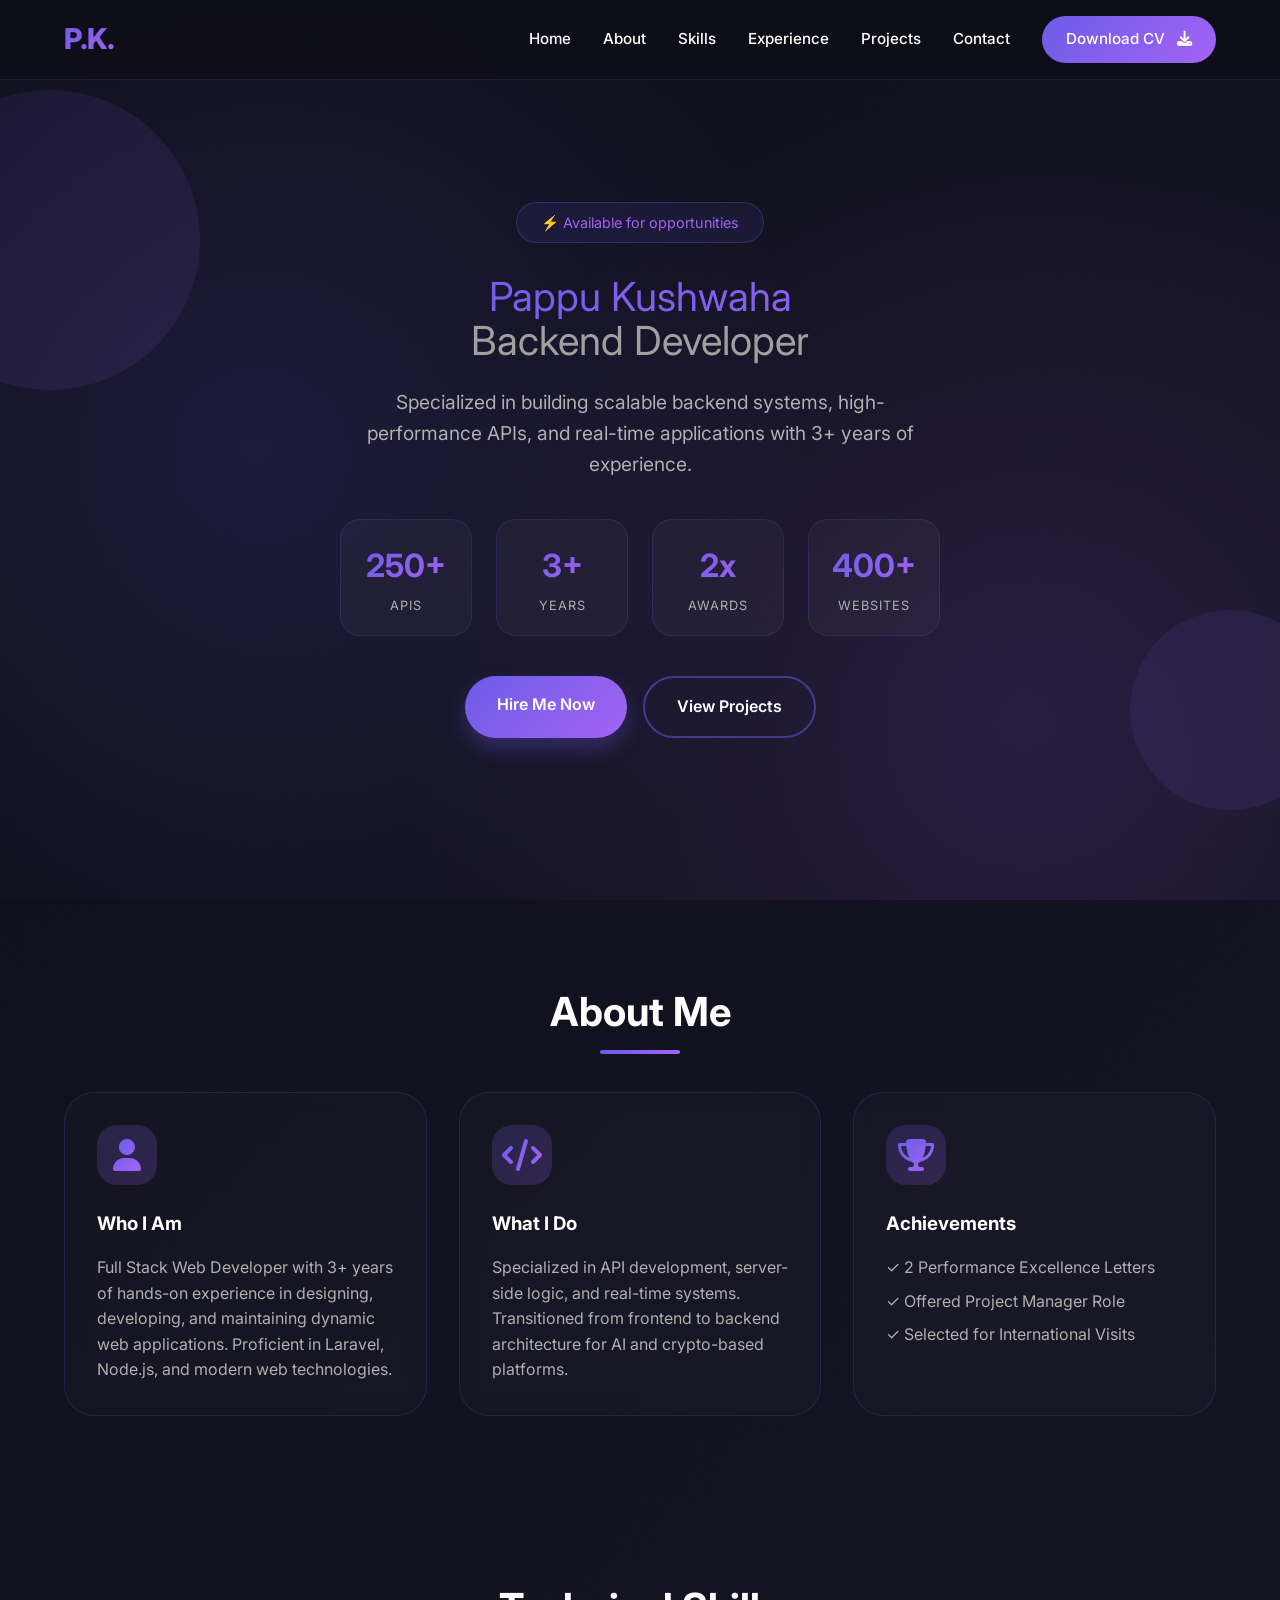
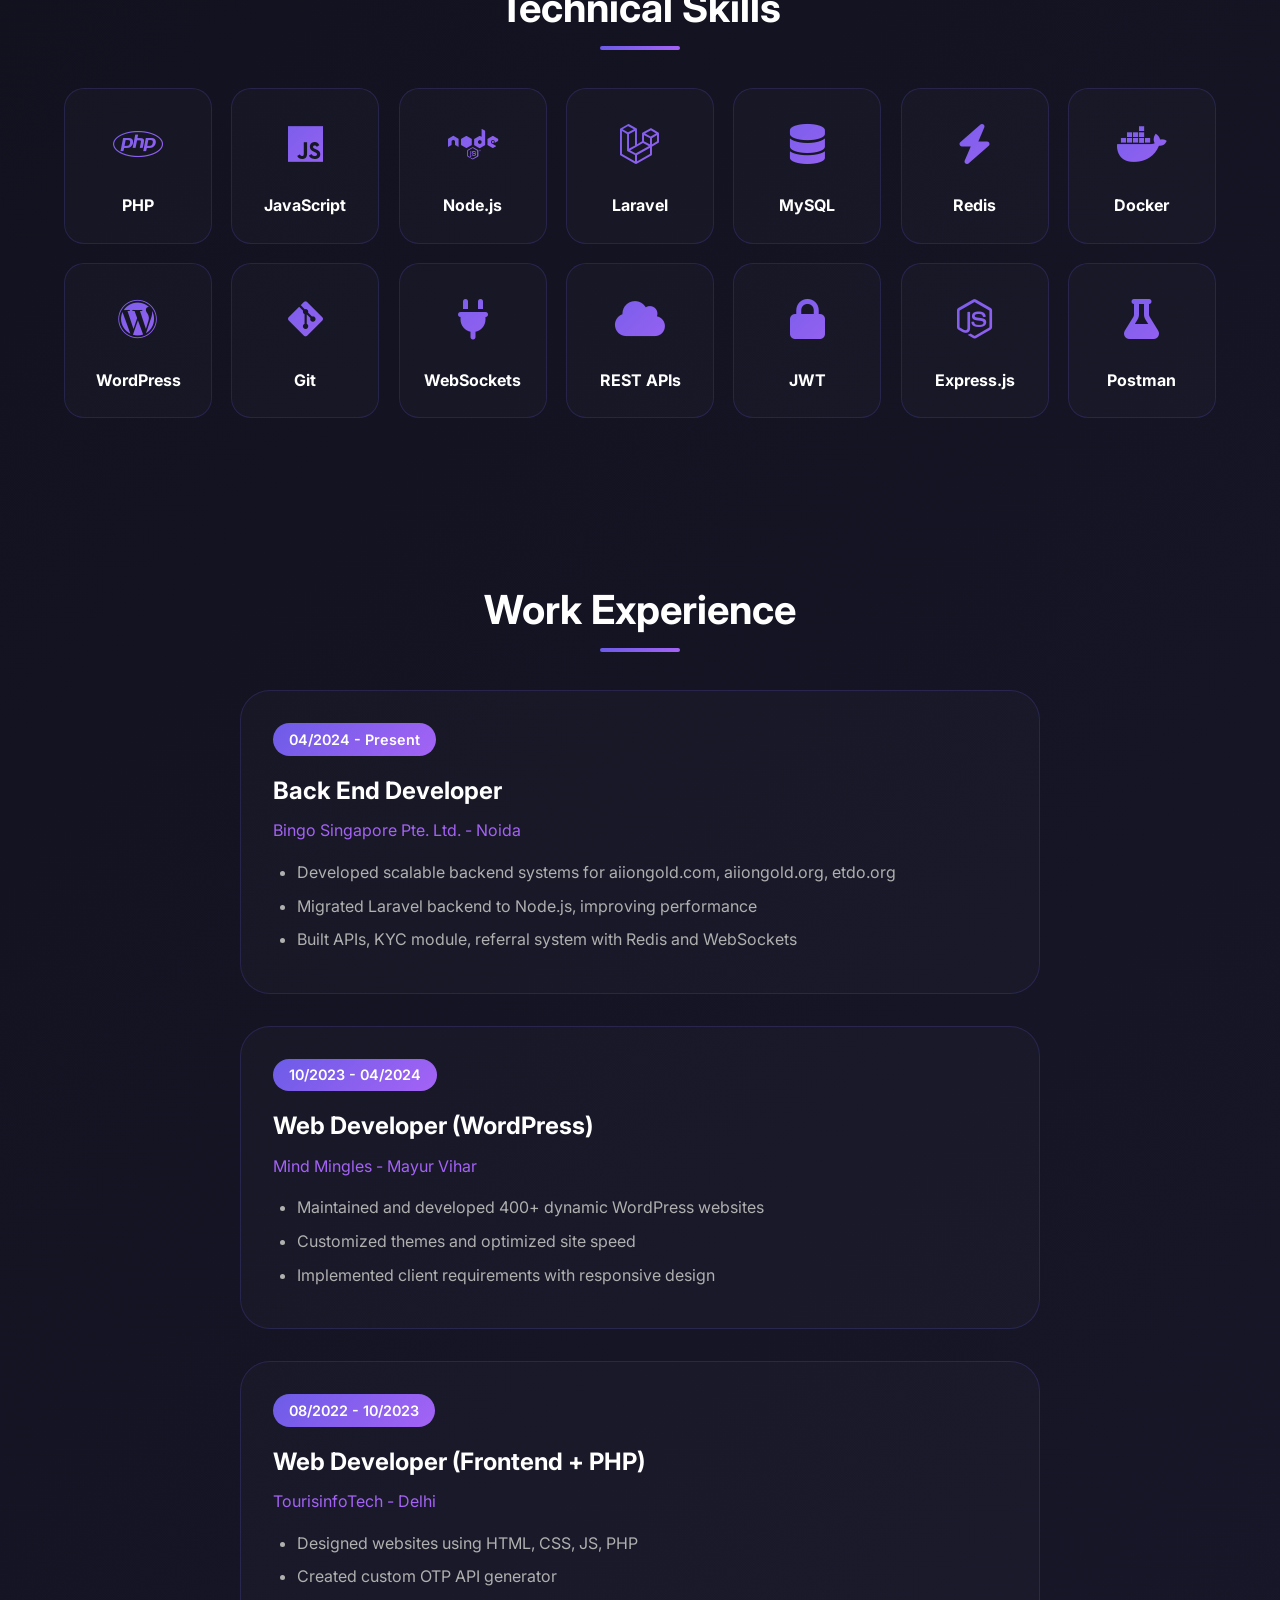
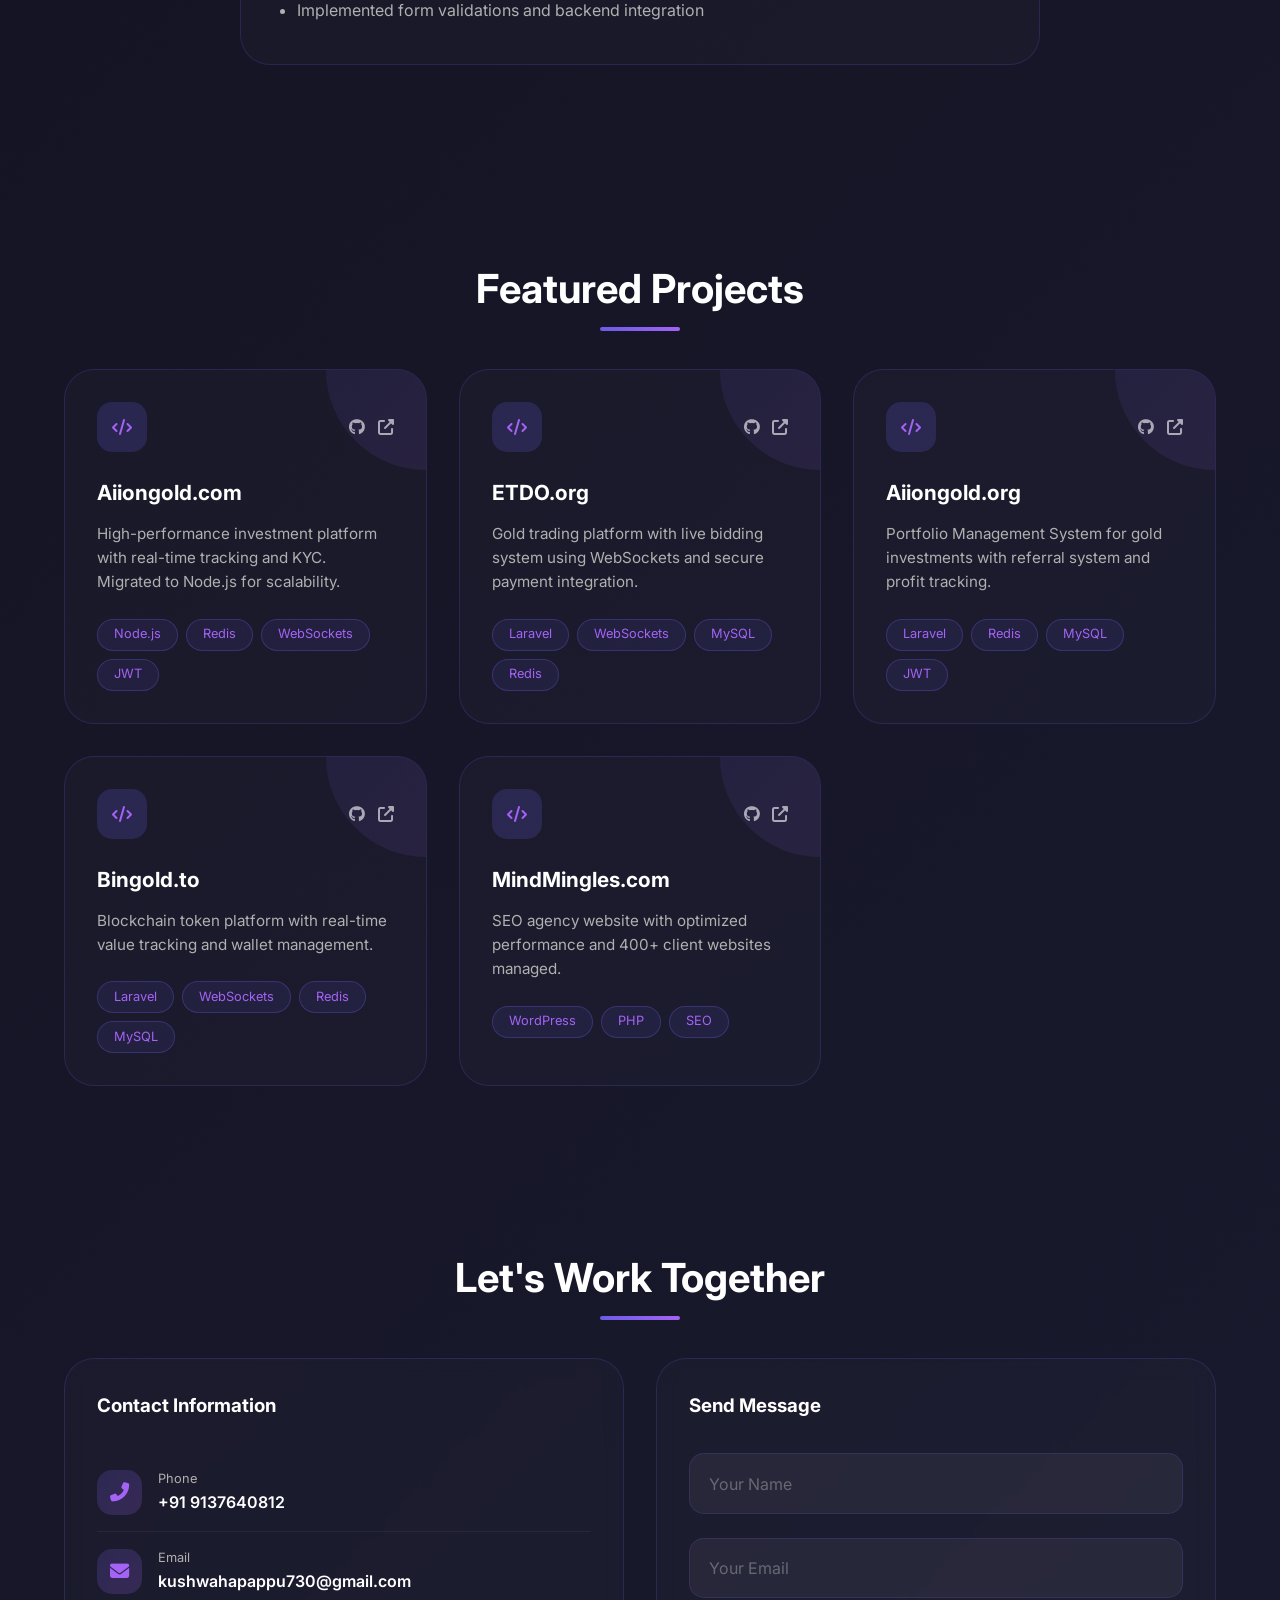
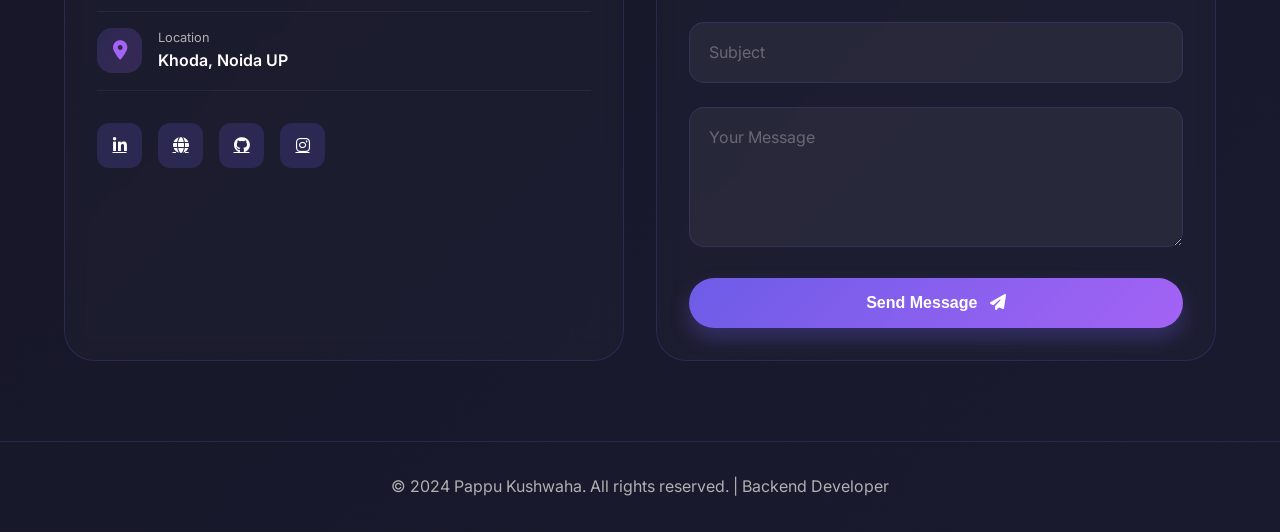
==== commit c55f33cc: "add new look" ====
--- a/index.html
+++ b/index.html
@@ -977,7 +977,8 @@
                             <a href="https://www.instagram.com/pappu_kush0812/" class="social-link"
                                 style="width: 45px; height: 45px; background: rgba(108, 92, 231, 0.2); border-radius: 12px; display: flex; align-items: center; justify-content: center; color: white; transition: all 0.3s ease;"
                                 target="_blank">
-                                <i class="fab fa-instagram"></i>    
+                                <i class="fab fa-instagram"></i>  
+                            </a>  
                         </div>
                     </div>
 
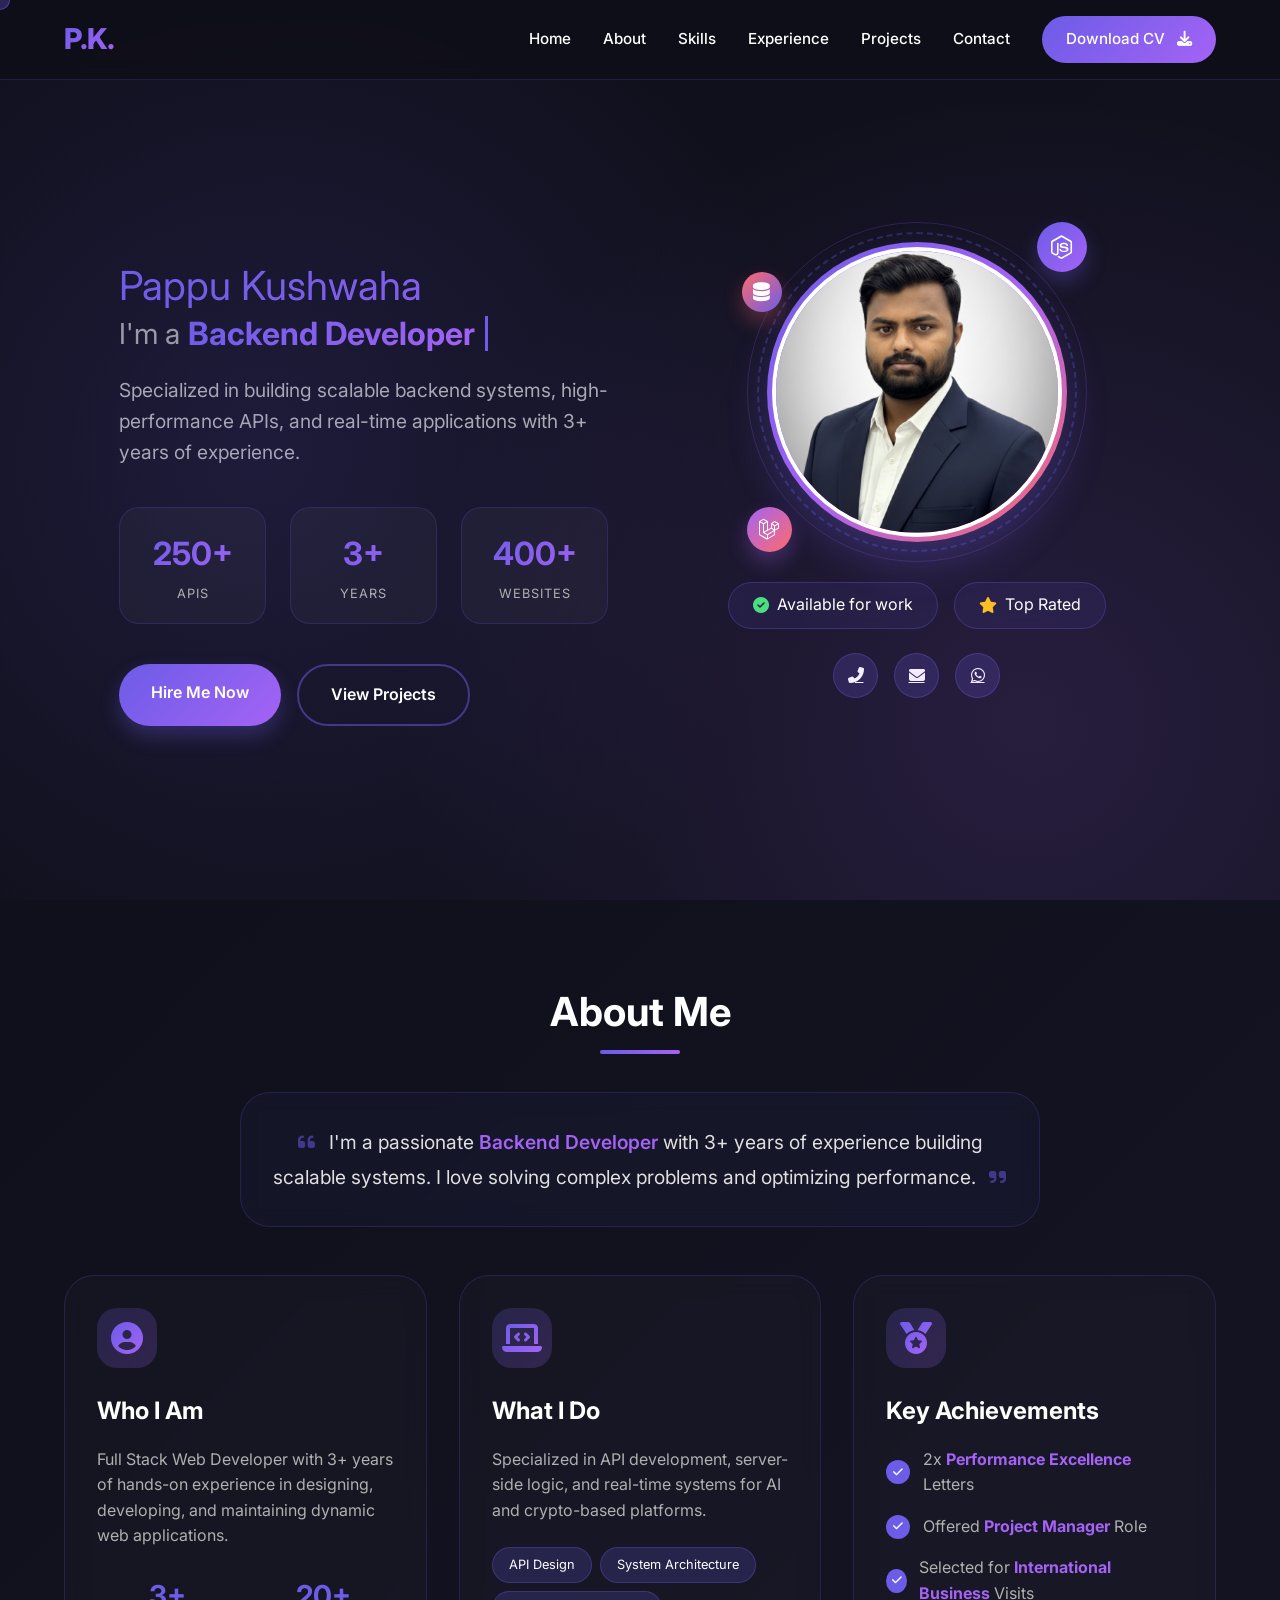
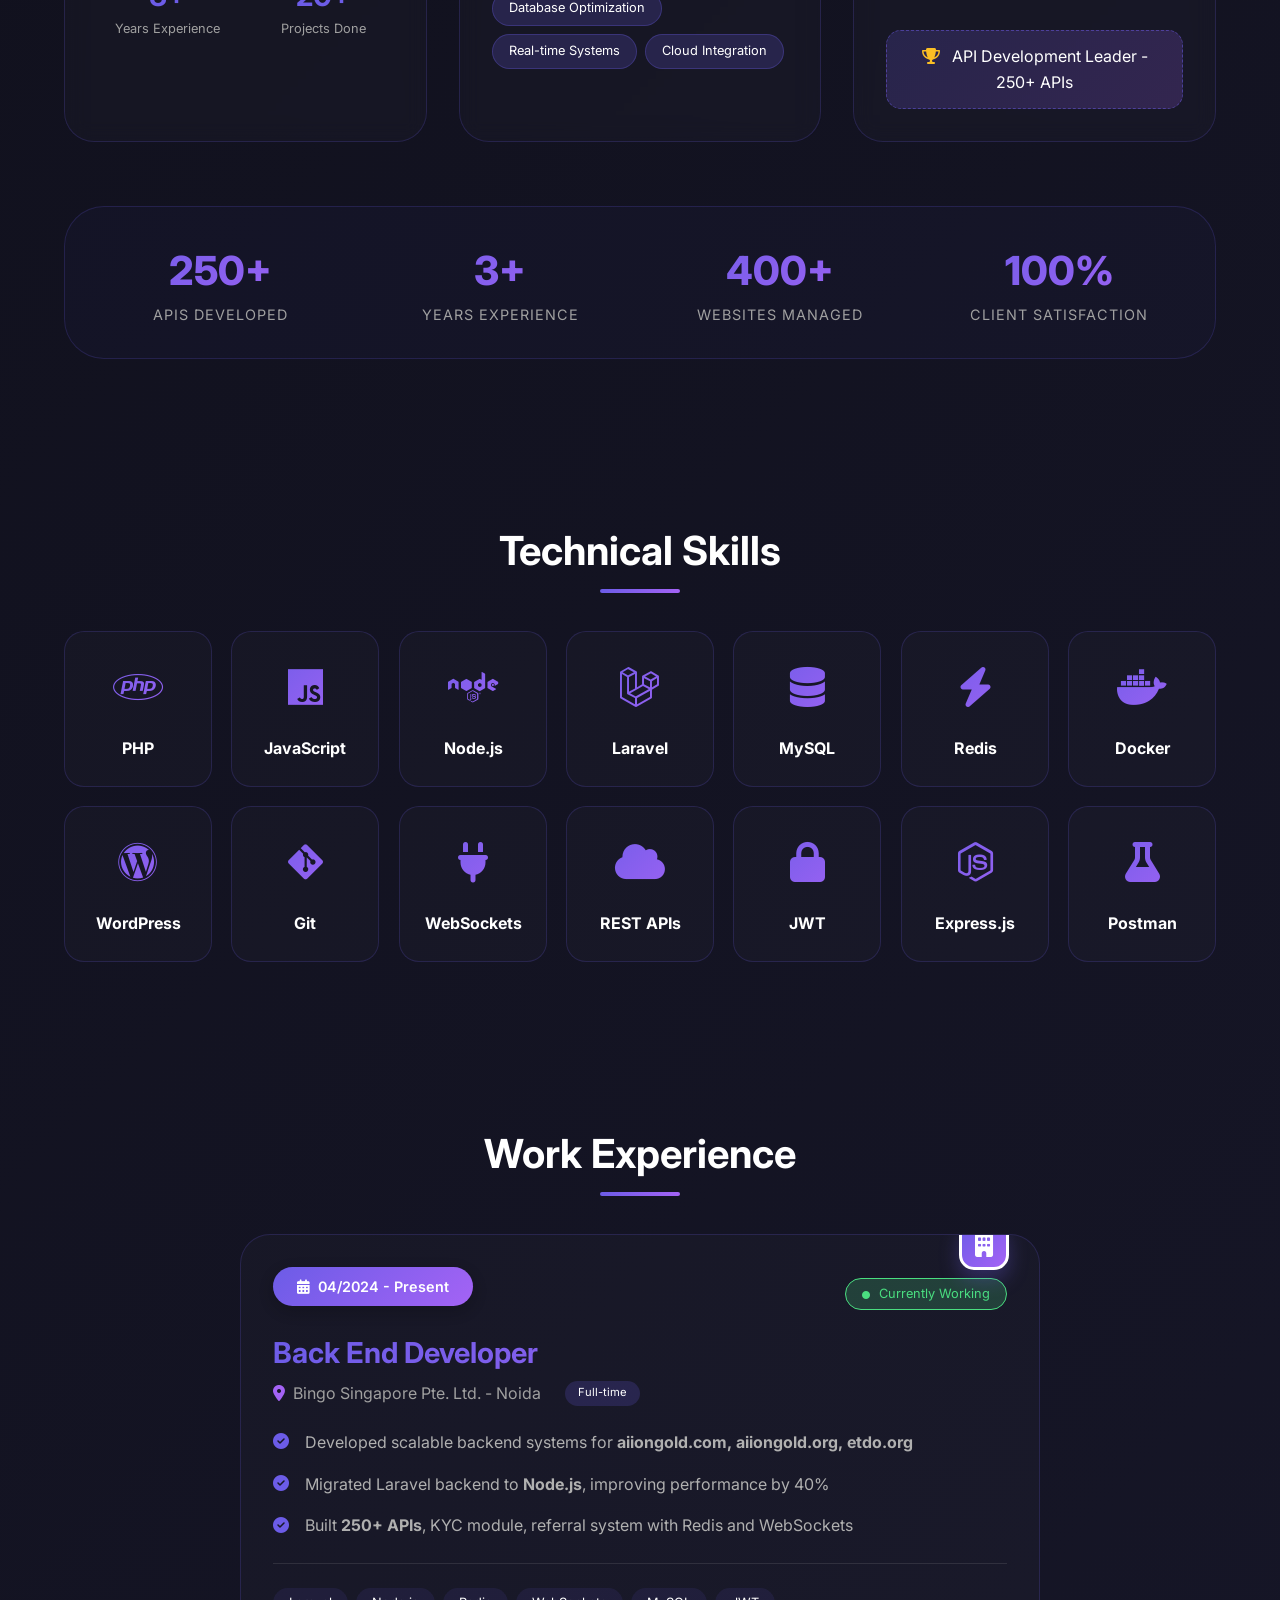
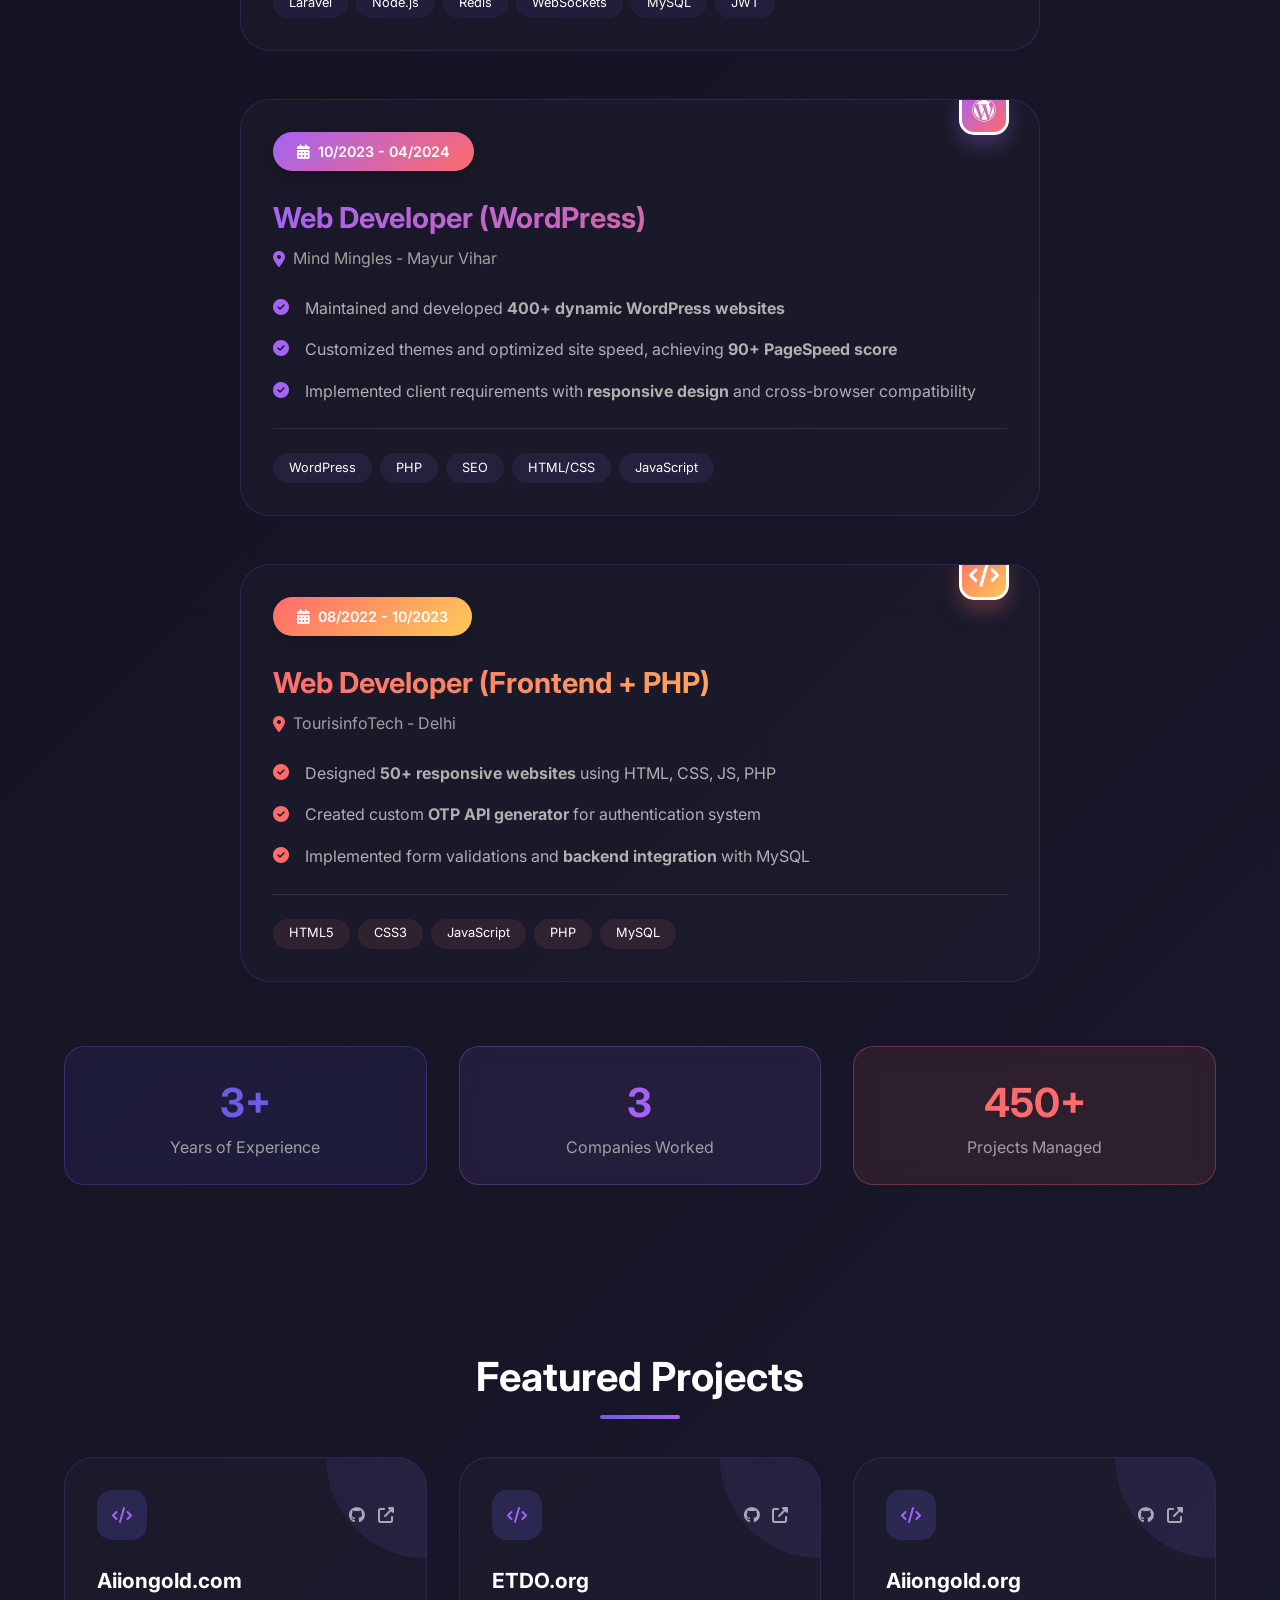
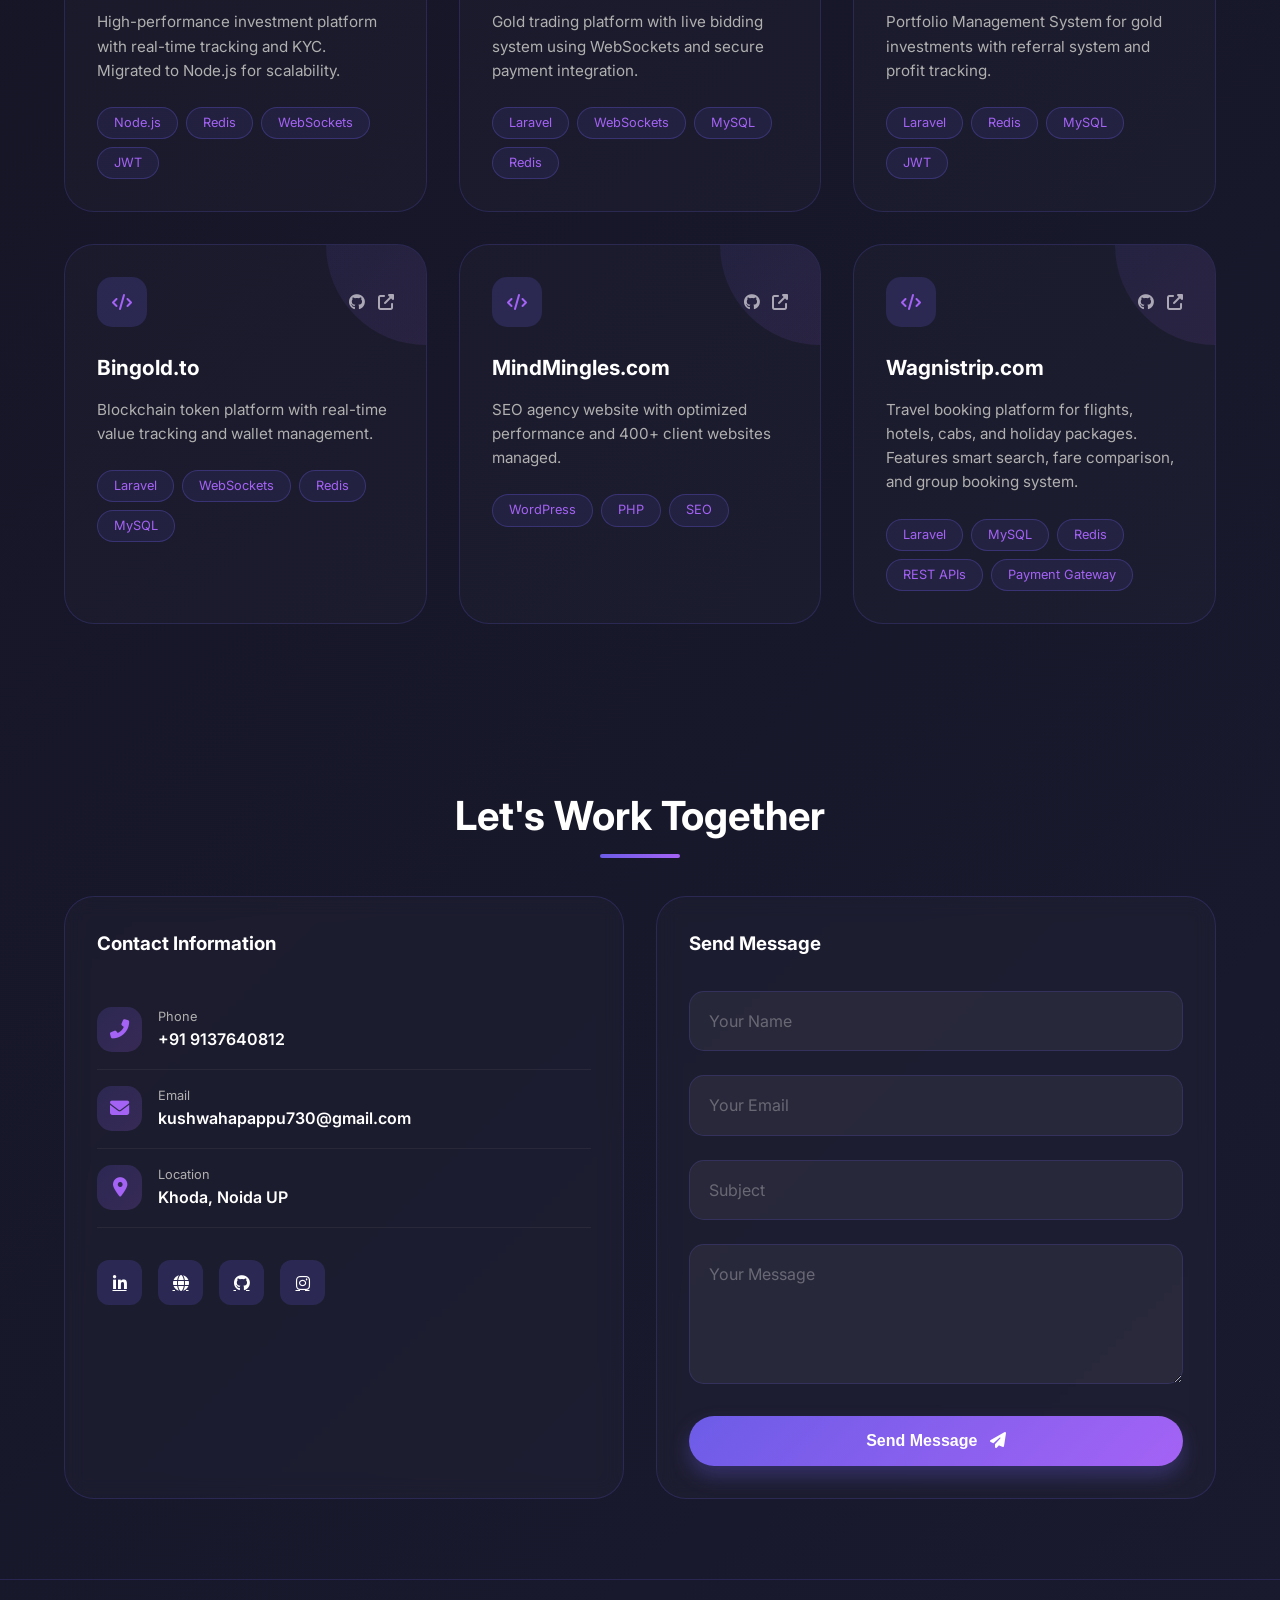
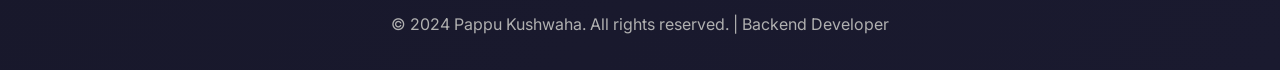
==== commit 3839150a: "add new look" ====
--- a/index.html
+++ b/index.html
@@ -13,6 +13,8 @@
     <!-- AOS Animation Library -->
     <link rel="shortcut icon" href="images/pappu.jpg" type="image/x-icon">
     <link href="https://unpkg.com/aos@2.3.1/dist/aos.css" rel="stylesheet">
+    <!-- Animate.css -->
+    <link rel="stylesheet" href="https://cdnjs.cloudflare.com/ajax/libs/animate.css/4.1.1/animate.min.css" />
     <style>
         * {
             margin: 0;
@@ -63,6 +65,7 @@
             backdrop-filter: blur(10px);
             z-index: 1000;
             border-bottom: 1px solid rgba(108, 92, 231, 0.2);
+            transition: all 0.3s ease;
         }
 
         .logo {
@@ -72,6 +75,19 @@
             -webkit-background-clip: text;
             -webkit-text-fill-color: transparent;
             letter-spacing: -1px;
+            animation: glow 3s ease-in-out infinite;
+        }
+
+        @keyframes glow {
+
+            0%,
+            100% {
+                filter: brightness(1);
+            }
+
+            50% {
+                filter: brightness(1.2);
+            }
         }
 
         .mobile-menu-btn {
@@ -90,6 +106,7 @@
 
         .mobile-menu-btn:hover {
             background: rgba(108, 92, 231, 0.3);
+            transform: rotate(90deg);
         }
 
         .nav-links {
@@ -121,6 +138,7 @@
 
         .nav-links a:hover {
             color: #a463f5;
+            transform: translateY(-2px);
         }
 
         .nav-links a:hover::after {
@@ -132,6 +150,7 @@
             padding: 0.7rem 1.5rem !important;
             border-radius: 30px;
             color: white !important;
+            animation: pulse 2s infinite;
         }
 
         .nav-resume-btn::after {
@@ -170,6 +189,44 @@
                 text-align: center;
                 padding: 1rem;
                 border-radius: 12px;
+                animation: slideIn 0.5s ease forwards;
+                opacity: 0;
+                transform: translateX(-20px);
+            }
+
+            .nav-links a:nth-child(1) {
+                animation-delay: 0.1s;
+            }
+
+            .nav-links a:nth-child(2) {
+                animation-delay: 0.2s;
+            }
+
+            .nav-links a:nth-child(3) {
+                animation-delay: 0.3s;
+            }
+
+            .nav-links a:nth-child(4) {
+                animation-delay: 0.4s;
+            }
+
+            .nav-links a:nth-child(5) {
+                animation-delay: 0.5s;
+            }
+
+            .nav-links a:nth-child(6) {
+                animation-delay: 0.6s;
+            }
+
+            .nav-links a:nth-child(7) {
+                animation-delay: 0.7s;
+            }
+
+            @keyframes slideIn {
+                to {
+                    opacity: 1;
+                    transform: translateX(0);
+                }
             }
 
             .nav-links a:hover {
@@ -208,6 +265,19 @@
             background: radial-gradient(circle at 20% 50%, rgba(108, 92, 231, 0.15) 0%, transparent 50%),
                 radial-gradient(circle at 80% 80%, rgba(164, 99, 245, 0.15) 0%, transparent 50%);
             pointer-events: none;
+            animation: pulseBackground 8s ease-in-out infinite;
+        }
+
+        @keyframes pulseBackground {
+
+            0%,
+            100% {
+                opacity: 0.5;
+            }
+
+            50% {
+                opacity: 1;
+            }
         }
 
         .hero-content {
@@ -273,6 +343,7 @@
             font-size: clamp(1.5rem, 5vw, 2.5rem);
             color: #a0a0a0;
             font-weight: 400;
+            animation: fadeInUp 1s ease;
         }
 
         .hero p {
@@ -280,6 +351,7 @@
             color: #b0b0b0;
             max-width: 600px;
             margin: 1.5rem auto;
+            animation: fadeInUp 1.2s ease;
         }
 
         /* Stats Grid - Mobile Responsive */
@@ -299,12 +371,31 @@
             border-radius: 20px;
             padding: 1.2rem 1rem;
             text-align: center;
-            transition: transform 0.3s ease;
+            transition: all 0.3s ease;
+            animation: fadeInUp 1s ease;
+            animation-fill-mode: both;
+        }
+
+        .stat-item:nth-child(1) {
+            animation-delay: 0.2s;
+        }
+
+        .stat-item:nth-child(2) {
+            animation-delay: 0.4s;
+        }
+
+        .stat-item:nth-child(3) {
+            animation-delay: 0.6s;
+        }
+
+        .stat-item:nth-child(4) {
+            animation-delay: 0.8s;
         }
 
         .stat-item:hover {
-            transform: translateY(-5px);
+            transform: translateY(-10px) scale(1.05);
             border-color: #6c5ce7;
+            box-shadow: 0 10px 30px rgba(108, 92, 231, 0.3);
         }
 
         .stat-number {
@@ -329,6 +420,7 @@
             gap: 1rem;
             justify-content: center;
             flex-wrap: wrap;
+            animation: fadeInUp 1.4s ease;
         }
 
         .btn {
@@ -342,6 +434,26 @@
             font-size: 1rem;
             min-width: 160px;
             text-align: center;
+            position: relative;
+            overflow: hidden;
+        }
+
+        .btn::before {
+            content: '';
+            position: absolute;
+            top: 50%;
+            left: 50%;
+            width: 0;
+            height: 0;
+            border-radius: 50%;
+            background: rgba(255, 255, 255, 0.2);
+            transform: translate(-50%, -50%);
+            transition: width 0.6s, height 0.6s;
+        }
+
+        .btn:hover::before {
+            width: 300px;
+            height: 300px;
         }
 
         .btn-primary {
@@ -351,7 +463,7 @@
         }
 
         .btn-primary:hover {
-            transform: translateY(-2px);
+            transform: translateY(-2px) scale(1.05);
             box-shadow: 0 15px 30px rgba(108, 92, 231, 0.5);
         }
 
@@ -364,12 +476,13 @@
         .btn-outline:hover {
             border-color: #a463f5;
             background: rgba(108, 92, 231, 0.1);
-            transform: translateY(-2px);
+            transform: translateY(-2px) scale(1.05);
         }
 
         /* Section Styles */
         .section {
             padding: 80px 0;
+            position: relative;
         }
 
         .section-title {
@@ -377,6 +490,7 @@
             margin-bottom: 3rem;
             text-align: center;
             position: relative;
+            animation: fadeInUp 0.8s ease;
         }
 
         .section-title::after {
@@ -389,6 +503,17 @@
             height: 4px;
             background: linear-gradient(90deg, #6c5ce7, #a463f5);
             border-radius: 2px;
+            animation: expandWidth 1s ease;
+        }
+
+        @keyframes expandWidth {
+            from {
+                width: 0;
+            }
+
+            to {
+                width: 80px;
+            }
         }
 
         /* About Section */
@@ -404,13 +529,27 @@
             border-radius: 30px;
             padding: 2rem;
             backdrop-filter: blur(10px);
-            transition: all 0.3s ease;
+            transition: all 0.5s cubic-bezier(0.4, 0, 0.2, 1);
+            animation: fadeInUp 0.8s ease;
+            animation-fill-mode: both;
+        }
+
+        .about-card:nth-child(1) {
+            animation-delay: 0.2s;
+        }
+
+        .about-card:nth-child(2) {
+            animation-delay: 0.4s;
+        }
+
+        .about-card:nth-child(3) {
+            animation-delay: 0.6s;
         }
 
         .about-card:hover {
-            transform: translateY(-10px);
+            transform: translateY(-15px) scale(1.02);
             border-color: #6c5ce7;
-            box-shadow: 0 20px 40px rgba(108, 92, 231, 0.2);
+            box-shadow: 0 20px 40px rgba(108, 92, 231, 0.3);
         }
 
         .about-icon {
@@ -422,6 +561,17 @@
             align-items: center;
             justify-content: center;
             margin-bottom: 1.5rem;
+            animation: rotate 10s linear infinite;
+        }
+
+        @keyframes rotate {
+            from {
+                transform: rotate(0deg);
+            }
+
+            to {
+                transform: rotate(360deg);
+            }
         }
 
         .about-icon i {
@@ -444,9 +594,27 @@
             border-radius: 20px;
             padding: 1.5rem 1rem;
             text-align: center;
-            transition: all 0.3s ease;
+            transition: all 0.4s cubic-bezier(0.4, 0, 0.2, 1);
             position: relative;
             overflow: hidden;
+            animation: fadeInScale 0.6s ease;
+            animation-fill-mode: both;
+        }
+
+        .skill-card:nth-child(n) {
+            animation-delay: calc(0.1s * var(--i, 1));
+        }
+
+        @keyframes fadeInScale {
+            from {
+                opacity: 0;
+                transform: scale(0.8);
+            }
+
+            to {
+                opacity: 1;
+                transform: scale(1);
+            }
         }
 
         .skill-card::before {
@@ -465,9 +633,9 @@
         }
 
         .skill-card:hover {
-            transform: translateY(-5px) scale(1.02);
+            transform: translateY(-8px) scale(1.05);
             border-color: #6c5ce7;
-            box-shadow: 0 10px 30px rgba(108, 92, 231, 0.3);
+            box-shadow: 0 15px 30px rgba(108, 92, 231, 0.4);
         }
 
         .skill-icon {
@@ -476,6 +644,19 @@
             background: linear-gradient(135deg, #6c5ce7, #a463f5);
             -webkit-background-clip: text;
             -webkit-text-fill-color: transparent;
+            animation: bounce 2s ease infinite;
+        }
+
+        @keyframes bounce {
+
+            0%,
+            100% {
+                transform: translateY(0);
+            }
+
+            50% {
+                transform: translateY(-5px);
+            }
         }
 
         /* Experience Timeline - Mobile Optimized */
@@ -492,13 +673,39 @@
             background: rgba(255, 255, 255, 0.02);
             border: 1px solid rgba(108, 92, 231, 0.2);
             border-radius: 30px;
-            transition: all 0.3s ease;
+            transition: all 0.5s cubic-bezier(0.4, 0, 0.2, 1);
+            animation: slideInLeft 0.8s ease;
+            animation-fill-mode: both;
+        }
+
+        .timeline-item:nth-child(1) {
+            animation-delay: 0.2s;
+        }
+
+        .timeline-item:nth-child(2) {
+            animation-delay: 0.4s;
+        }
+
+        .timeline-item:nth-child(3) {
+            animation-delay: 0.6s;
+        }
+
+        @keyframes slideInLeft {
+            from {
+                opacity: 0;
+                transform: translateX(-50px);
+            }
+
+            to {
+                opacity: 1;
+                transform: translateX(0);
+            }
         }
 
         .timeline-item:hover {
-            transform: translateX(10px);
+            transform: translateX(15px) scale(1.02);
             border-color: #6c5ce7;
-            box-shadow: -10px 10px 30px rgba(108, 92, 231, 0.2);
+            box-shadow: -15px 15px 40px rgba(108, 92, 231, 0.3);
         }
 
         .timeline-date {
@@ -510,6 +717,7 @@
             font-size: 0.9rem;
             font-weight: 600;
             margin-bottom: 1rem;
+            animation: glow 2s ease-in-out infinite;
         }
 
         /* Projects Grid */
@@ -524,9 +732,31 @@
             border: 1px solid rgba(108, 92, 231, 0.2);
             border-radius: 30px;
             padding: 2rem;
-            transition: all 0.3s ease;
+            transition: all 0.5s cubic-bezier(0.4, 0, 0.2, 1);
             position: relative;
             overflow: hidden;
+            animation: fadeInUp 0.8s ease;
+            animation-fill-mode: both;
+        }
+
+        .project-card:nth-child(1) {
+            animation-delay: 0.2s;
+        }
+
+        .project-card:nth-child(2) {
+            animation-delay: 0.4s;
+        }
+
+        .project-card:nth-child(3) {
+            animation-delay: 0.6s;
+        }
+
+        .project-card:nth-child(4) {
+            animation-delay: 0.8s;
+        }
+
+        .project-card:nth-child(5) {
+            animation-delay: 1s;
         }
 
         .project-card::after {
@@ -539,12 +769,19 @@
             background: linear-gradient(135deg, #6c5ce7, #a463f5);
             opacity: 0.1;
             border-radius: 0 0 0 100px;
+            transition: all 0.5s ease;
         }
 
         .project-card:hover {
-            transform: translateY(-10px) scale(1.02);
+            transform: translateY(-15px) scale(1.03);
             border-color: #6c5ce7;
-            box-shadow: 0 20px 40px rgba(108, 92, 231, 0.3);
+            box-shadow: 0 25px 50px rgba(108, 92, 231, 0.4);
+        }
+
+        .project-card:hover::after {
+            width: 150px;
+            height: 150px;
+            opacity: 0.2;
         }
 
         .project-tech {
@@ -561,7 +798,16 @@
             border-radius: 50px;
             font-size: 0.8rem;
             color: #a463f5;
-        }
+            transition: all 0.3s ease;
+        }
+
+        .tech-tag:hover {
+            background: rgba(108, 92, 231, 0.3);
+            transform: scale(1.1);
+        }
+
+
+
 
         /* Contact Section */
         .contact-grid {
@@ -576,6 +822,14 @@
             border-radius: 30px;
             padding: 2rem;
             backdrop-filter: blur(10px);
+            transition: all 0.3s ease;
+            animation: fadeInUp 0.8s ease;
+        }
+
+        .contact-card:hover {
+            transform: translateY(-10px);
+            border-color: #6c5ce7;
+            box-shadow: 0 20px 40px rgba(108, 92, 231, 0.2);
         }
 
         .contact-item {
@@ -584,6 +838,12 @@
             gap: 1rem;
             padding: 1rem 0;
             border-bottom: 1px solid rgba(255, 255, 255, 0.05);
+            transition: all 0.3s ease;
+        }
+
+        .contact-item:hover {
+            transform: translateX(10px);
+            border-bottom-color: #6c5ce7;
         }
 
         .contact-icon {
@@ -594,11 +854,22 @@
             display: flex;
             align-items: center;
             justify-content: center;
+            transition: all 0.3s ease;
+        }
+
+        .contact-item:hover .contact-icon {
+            transform: rotate(360deg);
+            background: linear-gradient(135deg, #6c5ce7, #a463f5);
+        }
+
+        .contact-item:hover .contact-icon i {
+            color: white;
         }
 
         .contact-icon i {
             font-size: 1.2rem;
             color: #a463f5;
+            transition: all 0.3s ease;
         }
 
         /* Form Styles */
@@ -623,10 +894,22 @@
             border-color: #a463f5;
             background: rgba(108, 92, 231, 0.1);
             box-shadow: 0 0 20px rgba(108, 92, 231, 0.3);
+            transform: scale(1.02);
         }
 
         .form-input::placeholder {
             color: rgba(255, 255, 255, 0.3);
+        }
+
+        /* Social Links */
+        .social-link {
+            transition: all 0.3s ease !important;
+            animation: pulse 2s infinite;
+        }
+
+        .social-link:hover {
+            transform: translateY(-5px) rotate(360deg) !important;
+            background: linear-gradient(135deg, #6c5ce7, #a463f5) !important;
         }
 
         /* Footer */
@@ -635,6 +918,7 @@
             text-align: center;
             border-top: 1px solid rgba(108, 92, 231, 0.2);
             color: #b0b0b0;
+            animation: fadeIn 1s ease;
         }
 
         /* Floating Shapes Animation */
@@ -727,6 +1011,15 @@
             .project-card {
                 padding: 1.5rem;
             }
+
+            .achievement-item {
+                flex-direction: column;
+                gap: 0.5rem;
+            }
+
+            .achievement-year::after {
+                display: none;
+            }
         }
 
         /* Dark Mode Optimization */
@@ -735,18 +1028,69 @@
                 background: linear-gradient(135deg, #0a0a14 0%, #14142a 100%);
             }
         }
+
+        /* Mouse Follower Effect */
+        .mouse-follower {
+            width: 20px;
+            height: 20px;
+            background: rgba(108, 92, 231, 0.3);
+            border-radius: 50%;
+            position: fixed;
+            pointer-events: none;
+            z-index: 9999;
+            transition: transform 0.1s;
+            transform: translate(-50%, -50%);
+            backdrop-filter: blur(5px);
+            border: 1px solid rgba(108, 92, 231, 0.5);
+        }
+
+        /* Rotating Text Container */
+#rotating-text {
+    position: relative;
+    white-space: nowrap;
+    overflow: hidden;
+    min-width: 250px;
+    display: inline-block;
+    animation: glow 2s ease-in-out infinite;
+}
+
+/* Responsive for mobile */
+@media (max-width: 480px) {
+    #rotating-text {
+        min-width: 200px;
+        font-size: 1.8rem !important;
+        white-space: normal;
+    }
+    
+    .hero h1 div {
+        justify-content: center;
+    }
+}
+
+/* Glow effect */
+@keyframes glow {
+    0%, 100% {
+        text-shadow: 0 0 10px rgba(108, 92, 231, 0.3);
+    }
+    50% {
+        text-shadow: 0 0 20px rgba(164, 99, 245, 0.5);
+    }
+}
     </style>
 </head>
 
 <body>
+    <!-- Mouse Follower -->
+    <div class="mouse-follower" id="mouseFollower"></div>
+
     <!-- Loading Animation -->
     <div class="loading" id="loading">
         <div class="loader"></div>
     </div>
 
     <!-- Floating Shapes -->
-    <div class="floating-shape shape-1"></div>
-    <div class="floating-shape shape-2"></div>
+    <div class="floating-shape shape-1" style="display: none;"></div>
+    <div class="floating-shape shape-2" style="display: none;"></div>
 
     <!-- Navigation -->
     <nav>
@@ -767,81 +1111,516 @@
     </nav>
 
     <main>
-        <!-- Hero Section -->
+
         <section id="home" class="hero">
             <div class="container">
-                <div class="hero-content" data-aos="fade-up" data-aos-duration="1000">
-                    <span class="hero-badge">⚡ Available for opportunities</span>
-                    <h1>
-                        <span class="gradient-text">Pappu Kushwaha</span>
-                        <span>Backend Developer</span>
-                    </h1>
-                    <p>Specialized in building scalable backend systems, high-performance APIs, and real-time
-                        applications with 3+ years of experience.</p>
-
-                    <div class="hero-stats">
-                        <div class="stat-item" data-aos="zoom-in" data-aos-delay="100">
-                            <div class="stat-number">250+</div>
-                            <div class="stat-label">APIs</div>
-                        </div>
-                        <div class="stat-item" data-aos="zoom-in" data-aos-delay="200">
-                            <div class="stat-number">3+</div>
-                            <div class="stat-label">Years</div>
-                        </div>
-                        <div class="stat-item" data-aos="zoom-in" data-aos-delay="300">
-                            <div class="stat-number">2x</div>
-                            <div class="stat-label">Awards</div>
-                        </div>
-                        <div class="stat-item" data-aos="zoom-in" data-aos-delay="400">
-                            <div class="stat-number">400+</div>
-                            <div class="stat-label">Websites</div>
+                <div class="hero-content" style="display: flex; align-items: center; gap: 4rem; flex-wrap: wrap;">
+
+                    <!-- ========== LEFT SIDE - TEXT CONTENT ========== -->
+                    <div style="flex: 1; text-align: left; min-width: 300px;">
+                        <!-- <span class="hero-badge" style="margin-left: 0;">⚡ Available for opportunities</span> -->
+
+                        <h1 style="text-align: left; margin-top: 50px;">
+                            <span class="gradient-text">Pappu Kushwaha</span>
+                            <div style="
+                        display: flex;
+                        align-items: center;
+                        gap: 0.5rem;
+                        flex-wrap: wrap;
+                        margin-top: 0.5rem;
+                    ">
+                                <span style="
+                            font-size: clamp(1.5rem, 5vw, 1.8rem);
+                            color: #a0a0a0;
+                            font-weight: 400;
+                        ">I'm a</span>
+
+                                <!-- Animated Text -->
+                                <span id="rotating-text" style="
+                            font-size: clamp(1.5rem, 5vw, 2rem);
+                            font-weight: 700;
+                            background: linear-gradient(135deg, #6c5ce7, #a463f5);
+                            -webkit-background-clip: text;
+                            -webkit-text-fill-color: transparent;
+                            display: inline-block;
+                            min-width: 250px;
+                            text-align: left;
+                            border-right: 3px solid #6c5ce7;
+                            padding-right: 10px;
+                            animation: blinkCursor 1s infinite;
+                        "></span>
+                            </div>
+                        </h1>
+
+                        <p style="text-align: left; margin-left: 0;">Specialized in building scalable backend systems,
+                            high-performance APIs, and real-time applications with 3+ years of experience.</p>
+
+                        <!-- Stats with left alignment -->
+                        <div class="hero-stats" style="justify-content: flex-start; margin-left: 0;">
+                            <div class="stat-item">
+                                <div class="stat-number">250+</div>
+                                <div class="stat-label">APIs</div>
+                            </div>
+                            <div class="stat-item">
+                                <div class="stat-number">3+</div>
+                                <div class="stat-label">Years</div>
+                            </div>
+
+                            <div class="stat-item">
+                                <div class="stat-number">400+</div>
+                                <div class="stat-label">Websites</div>
+                            </div>
+                        </div>
+
+                        <!-- Buttons left aligned -->
+                        <div class="hero-buttons" style="justify-content: flex-start;">
+                            <a href="#contact" class="btn btn-primary">Hire Me Now</a>
+                            <a href="#projects" class="btn btn-outline">View Projects</a>
                         </div>
                     </div>
 
-                    <div class="hero-buttons">
-                        <a href="#contact" class="btn btn-primary" data-aos="fade-right">Hire Me Now</a>
-                        <a href="#projects" class="btn btn-outline" data-aos="fade-left">View Projects</a>
+                    <!-- ========== RIGHT SIDE - PHOTO WITH ANIMATIONS ========== -->
+                    <div style="flex: 1; text-align: center; min-width: 300px;">
+
+                        <!-- Main Photo Container with Animations -->
+                        <div style="position: relative; display: inline-block;">
+
+                            <!-- Animated Background Rings -->
+                            <div style="
+                        position: absolute;
+                        top: 50%;
+                        left: 50%;
+                        transform: translate(-50%, -50%);
+                        width: 320px;
+                        height: 320px;
+                        border: 2px dashed rgba(108, 92, 231, 0.3);
+                        border-radius: 50%;
+                        animation: rotate 20s linear infinite;
+                    "></div>
+
+                            <div style="
+                        position: absolute;
+                        top: 50%;
+                        left: 50%;
+                        transform: translate(-50%, -50%);
+                        width: 340px;
+                        height: 340px;
+                        border: 1px solid rgba(164, 99, 245, 0.2);
+                        border-radius: 50%;
+                        animation: rotate 15s linear infinite reverse;
+                    "></div>
+
+                            <!-- Gradient Border -->
+                            <div style="
+                        width: 300px;
+                        height: 300px;
+                        border-radius: 50%;
+                        background: linear-gradient(135deg, #6c5ce7, #a463f5, #ff6b6b);
+                        padding: 5px;
+                        animation: gradientRotate 6s linear infinite;
+                        box-shadow: 0 20px 40px rgba(108, 92, 231, 0.3);
+                        position: relative;
+                        z-index: 2;
+                    ">
+                                <!-- Your Photo -->
+                                <img src="images/pappuPic.jfif" alt="Pappu Kushwaha - Backend Developer" style="
+                            width: 100%;
+                            height: 100%;
+                            border-radius: 50%;
+                            object-fit: cover;
+                            border: 4px solid white;
+                            transition: all 0.5s ease;
+                            display: block;
+                        " onmouseover="this.style.transform='scale(1.05)'"
+                                    onmouseout="this.style.transform='scale(1)'">
+                            </div>
+
+                            <!-- Floating Tech Icons Around Photo -->
+                            <div style="
+                        position: absolute;
+                        top: -20px;
+                        right: -20px;
+                        background: linear-gradient(135deg, #6c5ce7, #a463f5);
+                        width: 50px;
+                        height: 50px;
+                        border-radius: 50%;
+                        display: flex;
+                        align-items: center;
+                        justify-content: center;
+                        animation: float 3s ease-in-out infinite;
+                        box-shadow: 0 10px 20px rgba(108, 92, 231, 0.3);
+                        z-index: 3;
+                    ">
+                                <i class="fab fa-node-js" style="color: white; font-size: 1.5rem;"></i>
+                            </div>
+
+                            <div style="
+                        position: absolute;
+                        bottom: -10px;
+                        left: -20px;
+                        background: linear-gradient(135deg, #a463f5, #ff6b6b);
+                        width: 45px;
+                        height: 45px;
+                        border-radius: 50%;
+                        display: flex;
+                        align-items: center;
+                        justify-content: center;
+                        animation: float 3.5s ease-in-out infinite reverse;
+                        box-shadow: 0 10px 20px rgba(164, 99, 245, 0.3);
+                        z-index: 3;
+                    ">
+                                <i class="fab fa-laravel" style="color: white; font-size: 1.3rem;"></i>
+                            </div>
+
+                            <div style="
+                        position: absolute;
+                        top: 30px;
+                        left: -25px;
+                        background: linear-gradient(135deg, #ff6b6b, #6c5ce7);
+                        width: 40px;
+                        height: 40px;
+                        border-radius: 50%;
+                        display: flex;
+                        align-items: center;
+                        justify-content: center;
+                        animation: float 4s ease-in-out infinite;
+                        box-shadow: 0 10px 20px rgba(255, 107, 107, 0.3);
+                        z-index: 3;
+                    ">
+                                <i class="fas fa-database" style="color: white; font-size: 1.2rem;"></i>
+                            </div>
+                        </div>
+
+                        <!-- Status Badges Below Photo -->
+                        <div
+                            style="margin-top: 2rem; display: flex; gap: 1rem; justify-content: center; flex-wrap: wrap;">
+                            <div style="
+                        background: rgba(108, 92, 231, 0.1);
+                        border: 1px solid rgba(108, 92, 231, 0.3);
+                        padding: 0.6rem 1.5rem;
+                        border-radius: 50px;
+                        display: inline-flex;
+                        align-items: center;
+                        gap: 0.5rem;
+                        backdrop-filter: blur(5px);
+                        animation: pulse 2s infinite;
+                    ">
+                                <i class="fas fa-check-circle" style="color: #4ade80;"></i>
+                                <span>Available for work</span>
+                            </div>
+
+                            <div style="
+                        background: rgba(108, 92, 231, 0.1);
+                        border: 1px solid rgba(108, 92, 231, 0.3);
+                        padding: 0.6rem 1.5rem;
+                        border-radius: 50px;
+                        display: inline-flex;
+                        align-items: center;
+                        gap: 0.5rem;
+                        backdrop-filter: blur(5px);
+                    ">
+                                <i class="fas fa-star" style="color: #fbbf24;"></i>
+                                <span>Top Rated</span>
+                            </div>
+                        </div>
+
+                        <!-- Quick Contact Icons -->
+                        <div style="margin-top: 1.5rem; display: flex; gap: 1rem; justify-content: center;">
+                            <a href="tel:+919137640812" style="
+                        width: 45px;
+                        height: 45px;
+                        background: rgba(108, 92, 231, 0.2);
+                        border-radius: 50%;
+                        display: flex;
+                        align-items: center;
+                        justify-content: center;
+                        color: white;
+                        transition: all 0.3s ease;
+                        border: 1px solid rgba(108, 92, 231, 0.3);
+                    " onmouseover="this.style.background='#6c5ce7'; this.style.transform='translateY(-5px)'"
+                                onmouseout="this.style.background='rgba(108, 92, 231, 0.2)'; this.style.transform='translateY(0)'">
+                                <i class="fas fa-phone-alt"></i>
+                            </a>
+
+                            <a href="mailto:kushwahapappu730@gmail.com" style="
+                        width: 45px;
+                        height: 45px;
+                        background: rgba(108, 92, 231, 0.2);
+                        border-radius: 50%;
+                        display: flex;
+                        align-items: center;
+                        justify-content: center;
+                        color: white;
+                        transition: all 0.3s ease;
+                        border: 1px solid rgba(108, 92, 231, 0.3);
+                    " onmouseover="this.style.background='#6c5ce7'; this.style.transform='translateY(-5px)'"
+                                onmouseout="this.style.background='rgba(108, 92, 231, 0.2)'; this.style.transform='translateY(0)'">
+                                <i class="fas fa-envelope"></i>
+                            </a>
+
+                            <a href="https://wa.me/919137640812" style="
+                        width: 45px;
+                        height: 45px;
+                        background: rgba(108, 92, 231, 0.2);
+                        border-radius: 50%;
+                        display: flex;
+                        align-items: center;
+                        justify-content: center;
+                        color: white;
+                        transition: all 0.3s ease;
+                        border: 1px solid rgba(108, 92, 231, 0.3);
+                    " onmouseover="this.style.background='#25D366'; this.style.transform='translateY(-5px)'"
+                                onmouseout="this.style.background='rgba(108, 92, 231, 0.2)'; this.style.transform='translateY(0)'">
+                                <i class="fab fa-whatsapp"></i>
+                            </a>
+                        </div>
                     </div>
                 </div>
             </div>
         </section>
 
+        <!-- Add these new animations to your existing CSS -->
+        <style>
+            @keyframes rotate {
+                from {
+                    transform: translate(-50%, -50%) rotate(0deg);
+                }
+
+                to {
+                    transform: translate(-50%, -50%) rotate(360deg);
+                }
+            }
+
+            @keyframes gradientRotate {
+
+                0%,
+                100% {
+                    filter: hue-rotate(0deg);
+                }
+
+                50% {
+                    filter: hue-rotate(30deg);
+                }
+            }
+
+            @keyframes float {
+
+                0%,
+                100% {
+                    transform: translateY(0);
+                }
+
+                50% {
+                    transform: translateY(-10px);
+                }
+            }
+
+            /* Responsive adjustments */
+            @media (max-width: 768px) {
+                .hero-content {
+                    flex-direction: column-reverse;
+                    text-align: center !important;
+                }
+
+                .hero-content>div {
+                    text-align: center !important;
+                }
+
+                .hero h1 {
+                    text-align: center !important;
+                }
+
+                .hero p {
+                    text-align: center !important;
+                    margin-left: auto !important;
+                    margin-right: auto !important;
+                }
+
+                .hero-stats {
+                    justify-content: center !important;
+                }
+
+                .hero-buttons {
+                    justify-content: center !important;
+                }
+
+                .hero-badge {
+                    margin-left: auto !important;
+                    margin-right: auto !important;
+                }
+            }
+        </style>
         <!-- About Section -->
+        <!-- About Section - Professional & Animated -->
         <section id="about" class="section">
             <div class="container">
                 <h2 class="section-title" data-aos="fade-up">About Me</h2>
 
+                <!-- Bio/Introduction Row -->
+                <div class="about-bio" data-aos="fade-up" data-aos-delay="100" style="
+            text-align: center;
+            max-width: 800px;
+            margin: 0 auto 3rem;
+            padding: 2rem;
+            background: rgba(108, 92, 231, 0.05);
+            border-radius: 30px;
+            border: 1px solid rgba(108, 92, 231, 0.2);
+            backdrop-filter: blur(10px);
+        ">
+                    <p style="font-size: 1.2rem; color: #e0e0e0; line-height: 1.8;">
+                        <i class="fas fa-quote-left" style="color: #6c5ce7; margin-right: 0.5rem; opacity: 0.5;"></i>
+                        I'm a passionate <span style="color: #a463f5; font-weight: 600;">Backend Developer</span> with
+                        3+ years of experience
+                        building scalable systems. I love solving complex problems and optimizing performance.
+                        <i class="fas fa-quote-right" style="color: #6c5ce7; margin-left: 0.5rem; opacity: 0.5;"></i>
+                    </p>
+                </div>
+
+                <!-- Main About Grid -->
                 <div class="about-grid">
-                    <div class="about-card" data-aos="fade-right">
+                    <!-- Card 1: Who I Am - Enhanced -->
+                    <div class="about-card" data-aos="fade-right" data-aos-delay="200">
                         <div class="about-icon">
-                            <i class="fas fa-user"></i>
-                        </div>
-                        <h3 style="margin-bottom: 1rem;">Who I Am</h3>
-                        <p style="color: #b0b0b0;">Full Stack Web Developer with 3+ years of hands-on experience in
-                            designing, developing, and maintaining dynamic web applications. Proficient in Laravel,
-                            Node.js, and modern web technologies.</p>
+                            <i class="fas fa-user-circle"></i>
+                        </div>
+                        <h3 style="margin-bottom: 1rem; font-size: 1.5rem;">Who I Am</h3>
+                        <p style="color: #b0b0b0; margin-bottom: 1.5rem;">
+                            Full Stack Web Developer with 3+ years of hands-on experience in designing, developing, and
+                            maintaining dynamic web applications.
+                        </p>
+
+                        <!-- Stats inside card -->
+                        <div style="display: grid; grid-template-columns: 1fr 1fr; gap: 1rem; margin-top: 1.5rem;">
+                            <div style="text-align: center;">
+                                <div style="font-size: 1.8rem; font-weight: 700; color: #6c5ce7;">3+</div>
+                                <div style="font-size: 0.8rem; color: #a0a0a0;">Years Experience</div>
+                            </div>
+                            <div style="text-align: center;">
+                                <div style="font-size: 1.8rem; font-weight: 700; color: #6c5ce7;">20+</div>
+                                <div style="font-size: 0.8rem; color: #a0a0a0;">Projects Done</div>
+                            </div>
+                        </div>
                     </div>
 
-                    <div class="about-card" data-aos="fade-up">
+                    <!-- Card 2: What I Do - Enhanced with Tech List -->
+                    <div class="about-card" data-aos="fade-up" data-aos-delay="300">
                         <div class="about-icon">
-                            <i class="fas fa-code"></i>
-                        </div>
-                        <h3 style="margin-bottom: 1rem;">What I Do</h3>
-                        <p style="color: #b0b0b0;">Specialized in API development, server-side logic, and real-time
-                            systems. Transitioned from frontend to backend architecture for AI and crypto-based
-                            platforms.</p>
+                            <i class="fas fa-laptop-code"></i>
+                        </div>
+                        <h3 style="margin-bottom: 1rem; font-size: 1.5rem;">What I Do</h3>
+                        <p style="color: #b0b0b0; margin-bottom: 1.5rem;">
+                            Specialized in API development, server-side logic, and real-time systems for AI and
+                            crypto-based platforms.
+                        </p>
+
+                        <!-- Tech Stack Pills -->
+                        <div style="display: flex; flex-wrap: wrap; gap: 0.5rem;">
+                            <span
+                                style="background: rgba(108,92,231,0.2); padding: 0.4rem 1rem; border-radius: 50px; font-size: 0.8rem; border: 1px solid rgba(108,92,231,0.3);">API
+                                Design</span>
+                            <span
+                                style="background: rgba(108,92,231,0.2); padding: 0.4rem 1rem; border-radius: 50px; font-size: 0.8rem; border: 1px solid rgba(108,92,231,0.3);">System
+                                Architecture</span>
+                            <span
+                                style="background: rgba(108,92,231,0.2); padding: 0.4rem 1rem; border-radius: 50px; font-size: 0.8rem; border: 1px solid rgba(108,92,231,0.3);">Database
+                                Optimization</span>
+                            <span
+                                style="background: rgba(108,92,231,0.2); padding: 0.4rem 1rem; border-radius: 50px; font-size: 0.8rem; border: 1px solid rgba(108,92,231,0.3);">Real-time
+                                Systems</span>
+                            <span
+                                style="background: rgba(108,92,231,0.2); padding: 0.4rem 1rem; border-radius: 50px; font-size: 0.8rem; border: 1px solid rgba(108,92,231,0.3);">Cloud
+                                Integration</span>
+                        </div>
                     </div>
 
-                    <div class="about-card" data-aos="fade-left">
+                    <!-- Card 3: Achievements - Enhanced with Icons -->
+                    <div class="about-card" data-aos="fade-left" data-aos-delay="400">
                         <div class="about-icon">
-                            <i class="fas fa-trophy"></i>
-                        </div>
-                        <h3 style="margin-bottom: 1rem;">Achievements</h3>
-                        <ul style="color: #b0b0b0; list-style: none;">
-                            <li style="margin-bottom: 0.5rem;">✓ 2 Performance Excellence Letters</li>
-                            <li style="margin-bottom: 0.5rem;">✓ Offered Project Manager Role</li>
-                            <li style="margin-bottom: 0.5rem;">✓ Selected for International Visits</li>
+                            <i class="fas fa-medal"></i>
+                        </div>
+                        <h3 style="margin-bottom: 1rem; font-size: 1.5rem;">Key Achievements</h3>
+
+                        <ul style="color: #b0b0b0; list-style: none; margin-bottom: 1.5rem;">
+                            <li style="margin-bottom: 1rem; display: flex; align-items: center; gap: 0.8rem;">
+                                <span
+                                    style="background: #6c5ce7; width: 24px; height: 24px; border-radius: 50%; display: inline-flex; align-items: center; justify-content: center;">
+                                    <i class="fas fa-check" style="color: white; font-size: 0.7rem;"></i>
+                                </span>
+                                <span>2x <strong style="color: #a463f5;">Performance Excellence</strong> Letters</span>
+                            </li>
+                            <li style="margin-bottom: 1rem; display: flex; align-items: center; gap: 0.8rem;">
+                                <span
+                                    style="background: #6c5ce7; width: 24px; height: 24px; border-radius: 50%; display: inline-flex; align-items: center; justify-content: center;">
+                                    <i class="fas fa-check" style="color: white; font-size: 0.7rem;"></i>
+                                </span>
+                                <span>Offered <strong style="color: #a463f5;">Project Manager</strong> Role</span>
+                            </li>
+                            <li style="margin-bottom: 1rem; display: flex; align-items: center; gap: 0.8rem;">
+                                <span
+                                    style="background: #6c5ce7; width: 24px; height: 24px; border-radius: 50%; display: inline-flex; align-items: center; justify-content: center;">
+                                    <i class="fas fa-check" style="color: white; font-size: 0.7rem;"></i>
+                                </span>
+                                <span>Selected for <strong style="color: #a463f5;">International Business</strong>
+                                    Visits</span>
+                            </li>
                         </ul>
+
+                        <!-- Award Badge -->
+                        <div style="
+                    background: linear-gradient(135deg, rgba(108,92,231,0.2), rgba(164,99,245,0.2));
+                    padding: 0.8rem;
+                    border-radius: 15px;
+                    border: 1px dashed rgba(108,92,231,0.5);
+                    text-align: center;
+                ">
+                            <i class="fas fa-trophy" style="color: #fbbf24; margin-right: 0.5rem;"></i>
+                            <span style="color: white;">API Development Leader - 250+ APIs</span>
+                        </div>
+                    </div>
+                </div>
+
+                <!-- Stats Row - Professional Numbers -->
+                <div style="
+            display: grid;
+            grid-template-columns: repeat(auto-fit, minmax(150px, 1fr));
+            gap: 2rem;
+            margin-top: 4rem;
+            padding: 2rem;
+            background: rgba(108, 92, 231, 0.03);
+            border-radius: 40px;
+            border: 1px solid rgba(108, 92, 231, 0.2);
+        " data-aos="zoom-in" data-aos-delay="500">
+
+                    <div style="text-align: center;">
+                        <div
+                            style="font-size: 2.5rem; font-weight: 800; background: linear-gradient(135deg, #6c5ce7, #a463f5); -webkit-background-clip: text; -webkit-text-fill-color: transparent;">
+                            250+</div>
+                        <div style="color: #a0a0a0; font-size: 0.9rem; text-transform: uppercase; letter-spacing: 1px;">
+                            APIs Developed</div>
+                    </div>
+
+                    <div style="text-align: center;">
+                        <div
+                            style="font-size: 2.5rem; font-weight: 800; background: linear-gradient(135deg, #6c5ce7, #a463f5); -webkit-background-clip: text; -webkit-text-fill-color: transparent;">
+                            3+</div>
+                        <div style="color: #a0a0a0; font-size: 0.9rem; text-transform: uppercase; letter-spacing: 1px;">
+                            Years Experience</div>
+                    </div>
+
+                    <div style="text-align: center;">
+                        <div
+                            style="font-size: 2.5rem; font-weight: 800; background: linear-gradient(135deg, #6c5ce7, #a463f5); -webkit-background-clip: text; -webkit-text-fill-color: transparent;">
+                            400+</div>
+                        <div style="color: #a0a0a0; font-size: 0.9rem; text-transform: uppercase; letter-spacing: 1px;">
+                            Websites Managed</div>
+                    </div>
+
+                    <div style="text-align: center;">
+                        <div
+                            style="font-size: 2.5rem; font-weight: 800; background: linear-gradient(135deg, #6c5ce7, #a463f5); -webkit-background-clip: text; -webkit-text-fill-color: transparent;">
+                            100%</div>
+                        <div style="color: #a0a0a0; font-size: 0.9rem; text-transform: uppercase; letter-spacing: 1px;">
+                            Client Satisfaction</div>
                     </div>
                 </div>
             </div>
@@ -858,55 +1637,371 @@
             </div>
         </section>
 
-        <!-- Experience Section -->
+        <!-- Experience Section - Professional Timeline -->
         <section id="experience" class="section">
             <div class="container">
                 <h2 class="section-title" data-aos="fade-up">Work Experience</h2>
 
+                <!-- Professional Timeline -->
                 <div class="timeline">
-                    <!-- Bingo Singapore -->
-                    <div class="timeline-item" data-aos="fade-left">
-                        <span class="timeline-date">04/2024 - Present</span>
-                        <h3 style="font-size: 1.5rem; margin-bottom: 0.5rem;">Back End Developer</h3>
-                        <p style="color: #a463f5; margin-bottom: 1rem;">Bingo Singapore Pte. Ltd. - Noida</p>
-                        <ul style="color: #b0b0b0; margin-left: 1.5rem;">
-                            <li style="margin-bottom: 0.5rem;">Developed scalable backend systems for aiiongold.com,
-                                aiiongold.org, etdo.org</li>
-                            <li style="margin-bottom: 0.5rem;">Migrated Laravel backend to Node.js, improving
-                                performance</li>
-                            <li style="margin-bottom: 0.5rem;">Built APIs, KYC module, referral system with Redis and
-                                WebSockets</li>
-                        </ul>
-                    </div>
-
-                    <!-- Mind Mingles -->
-                    <div class="timeline-item" data-aos="fade-right" data-aos-delay="100">
-                        <span class="timeline-date">10/2023 - 04/2024</span>
-                        <h3 style="font-size: 1.5rem; margin-bottom: 0.5rem;">Web Developer (WordPress)</h3>
-                        <p style="color: #a463f5; margin-bottom: 1rem;">Mind Mingles - Mayur Vihar</p>
-                        <ul style="color: #b0b0b0; margin-left: 1.5rem;">
-                            <li style="margin-bottom: 0.5rem;">Maintained and developed 400+ dynamic WordPress websites
+                    <!-- Bingo Singapore - Current Job Highlight -->
+                    <div class="timeline-item" data-aos="fade-up" data-aos-delay="100">
+                        <!-- Company Logo/Icon -->
+                        <div style="
+                    position: absolute;
+                    top: -15px;
+                    right: 30px;
+                    background: linear-gradient(135deg, #6c5ce7, #a463f5);
+                    width: 50px;
+                    height: 50px;
+                    border-radius: 15px;
+                    display: flex;
+                    align-items: center;
+                    justify-content: center;
+                    box-shadow: 0 10px 20px rgba(108,92,231,0.3);
+                    border: 3px solid white;
+                    z-index: 2;
+                ">
+                            <i class="fas fa-building" style="color: white; font-size: 1.5rem;"></i>
+                        </div>
+
+                        <div
+                            style="display: flex; justify-content: space-between; align-items: center; flex-wrap: wrap; margin-bottom: 0.5rem;">
+                            <span class="timeline-date" style="
+                        background: linear-gradient(135deg, #6c5ce7, #a463f5);
+                        padding: 0.5rem 1.5rem;
+                    ">
+                                <i class="fas fa-calendar-alt" style="margin-right: 0.5rem;"></i>04/2024 - Present
+                            </span>
+
+                            <!-- Current Job Badge -->
+                            <span style="
+                        background: rgba(74, 222, 128, 0.2);
+                        color: #4ade80;
+                        padding: 0.3rem 1rem;
+                        border-radius: 50px;
+                        font-size: 0.8rem;
+                        border: 1px solid #4ade80;
+                    ">
+                                <i class="fas fa-circle" style="font-size: 0.5rem; margin-right: 0.3rem;"></i> Currently
+                                Working
+                            </span>
+                        </div>
+
+                        <h3
+                            style="font-size: 1.8rem; margin-bottom: 0.3rem; background: linear-gradient(135deg, #6c5ce7, #a463f5); -webkit-background-clip: text; -webkit-text-fill-color: transparent;">
+                            Back End Developer
+                        </h3>
+
+                        <div
+                            style="display: flex; align-items: center; gap: 0.5rem; margin-bottom: 1.5rem; flex-wrap: wrap;">
+                            <i class="fas fa-map-marker-alt" style="color: #a463f5;"></i>
+                            <span style="color: #a0a0a0;">Bingo Singapore Pte. Ltd. - Noida</span>
+
+                            <span style="
+                        background: rgba(108,92,231,0.2);
+                        padding: 0.2rem 0.8rem;
+                        border-radius: 50px;
+                        font-size: 0.7rem;
+                        margin-left: 1rem;
+                    ">Full-time</span>
+                        </div>
+
+                        <!-- Key Achievements with Icons -->
+                        <ul style="color: #b0b0b0; list-style: none; margin-left: 0;">
+                            <li style="margin-bottom: 1rem; display: flex; align-items: flex-start; gap: 1rem;">
+                                <i class="fas fa-check-circle" style="color: #6c5ce7; margin-top: 0.2rem;"></i>
+                                <span>Developed scalable backend systems for <strong>aiiongold.com, aiiongold.org,
+                                        etdo.org</strong></span>
                             </li>
-                            <li style="margin-bottom: 0.5rem;">Customized themes and optimized site speed</li>
-                            <li style="margin-bottom: 0.5rem;">Implemented client requirements with responsive design
+                            <li style="margin-bottom: 1rem; display: flex; align-items: flex-start; gap: 1rem;">
+                                <i class="fas fa-check-circle" style="color: #6c5ce7; margin-top: 0.2rem;"></i>
+                                <span>Migrated Laravel backend to <strong>Node.js</strong>, improving performance by
+                                    40%</span>
+                            </li>
+                            <li style="margin-bottom: 1rem; display: flex; align-items: flex-start; gap: 1rem;">
+                                <i class="fas fa-check-circle" style="color: #6c5ce7; margin-top: 0.2rem;"></i>
+                                <span>Built <strong>250+ APIs</strong>, KYC module, referral system with Redis and
+                                    WebSockets</span>
                             </li>
                         </ul>
+
+                        <!-- Tech Stack Used -->
+                        <div
+                            style="display: flex; flex-wrap: wrap; gap: 0.5rem; margin-top: 1.5rem; padding-top: 1.5rem; border-top: 1px solid rgba(255,255,255,0.1);">
+                            <span
+                                style="background: rgba(108,92,231,0.1); padding: 0.3rem 1rem; border-radius: 50px; font-size: 0.8rem;">Laravel</span>
+                            <span
+                                style="background: rgba(108,92,231,0.1); padding: 0.3rem 1rem; border-radius: 50px; font-size: 0.8rem;">Node.js</span>
+                            <span
+                                style="background: rgba(108,92,231,0.1); padding: 0.3rem 1rem; border-radius: 50px; font-size: 0.8rem;">Redis</span>
+                            <span
+                                style="background: rgba(108,92,231,0.1); padding: 0.3rem 1rem; border-radius: 50px; font-size: 0.8rem;">WebSockets</span>
+                            <span
+                                style="background: rgba(108,92,231,0.1); padding: 0.3rem 1rem; border-radius: 50px; font-size: 0.8rem;">MySQL</span>
+                            <span
+                                style="background: rgba(108,92,231,0.1); padding: 0.3rem 1rem; border-radius: 50px; font-size: 0.8rem;">JWT</span>
+                        </div>
                     </div>
 
+                    <!-- Mind Mingles -->
+                    <div class="timeline-item" data-aos="fade-up" data-aos-delay="200">
+                        <!-- Company Logo/Icon -->
+                        <div style="
+                    position: absolute;
+                    top: -15px;
+                    right: 30px;
+                    background: linear-gradient(135deg, #a463f5, #ff6b6b);
+                    width: 50px;
+                    height: 50px;
+                    border-radius: 15px;
+                    display: flex;
+                    align-items: center;
+                    justify-content: center;
+                    box-shadow: 0 10px 20px rgba(164,99,245,0.3);
+                    border: 3px solid white;
+                    z-index: 2;
+                ">
+                            <i class="fab fa-wordpress" style="color: white; font-size: 1.5rem;"></i>
+                        </div>
+
+                        <div
+                            style="display: flex; justify-content: space-between; align-items: center; flex-wrap: wrap; margin-bottom: 0.5rem;">
+                            <span class="timeline-date" style="
+                        background: linear-gradient(135deg, #a463f5, #ff6b6b);
+                        padding: 0.5rem 1.5rem;
+                    ">
+                                <i class="fas fa-calendar-alt" style="margin-right: 0.5rem;"></i>10/2023 - 04/2024
+                            </span>
+                        </div>
+
+                        <h3
+                            style="font-size: 1.8rem; margin-bottom: 0.3rem; background: linear-gradient(135deg, #a463f5, #ff6b6b); -webkit-background-clip: text; -webkit-text-fill-color: transparent;">
+                            Web Developer (WordPress)
+                        </h3>
+
+                        <div
+                            style="display: flex; align-items: center; gap: 0.5rem; margin-bottom: 1.5rem; flex-wrap: wrap;">
+                            <i class="fas fa-map-marker-alt" style="color: #a463f5;"></i>
+                            <span style="color: #a0a0a0;">Mind Mingles - Mayur Vihar</span>
+                        </div>
+
+                        <ul style="color: #b0b0b0; list-style: none; margin-left: 0;">
+                            <li style="margin-bottom: 1rem; display: flex; align-items: flex-start; gap: 1rem;">
+                                <i class="fas fa-check-circle" style="color: #a463f5; margin-top: 0.2rem;"></i>
+                                <span>Maintained and developed <strong>400+ dynamic WordPress websites</strong></span>
+                            </li>
+                            <li style="margin-bottom: 1rem; display: flex; align-items: flex-start; gap: 1rem;">
+                                <i class="fas fa-check-circle" style="color: #a463f5; margin-top: 0.2rem;"></i>
+                                <span>Customized themes and optimized site speed, achieving <strong>90+ PageSpeed
+                                        score</strong></span>
+                            </li>
+                            <li style="margin-bottom: 1rem; display: flex; align-items: flex-start; gap: 1rem;">
+                                <i class="fas fa-check-circle" style="color: #a463f5; margin-top: 0.2rem;"></i>
+                                <span>Implemented client requirements with <strong>responsive design</strong> and
+                                    cross-browser compatibility</span>
+                            </li>
+                        </ul>
+
+                        <div
+                            style="display: flex; flex-wrap: wrap; gap: 0.5rem; margin-top: 1.5rem; padding-top: 1.5rem; border-top: 1px solid rgba(255,255,255,0.1);">
+                            <span
+                                style="background: rgba(164,99,245,0.1); padding: 0.3rem 1rem; border-radius: 50px; font-size: 0.8rem;">WordPress</span>
+                            <span
+                                style="background: rgba(164,99,245,0.1); padding: 0.3rem 1rem; border-radius: 50px; font-size: 0.8rem;">PHP</span>
+                            <span
+                                style="background: rgba(164,99,245,0.1); padding: 0.3rem 1rem; border-radius: 50px; font-size: 0.8rem;">SEO</span>
+                            <span
+                                style="background: rgba(164,99,245,0.1); padding: 0.3rem 1rem; border-radius: 50px; font-size: 0.8rem;">HTML/CSS</span>
+                            <span
+                                style="background: rgba(164,99,245,0.1); padding: 0.3rem 1rem; border-radius: 50px; font-size: 0.8rem;">JavaScript</span>
+                        </div>
+                    </div>
+
                     <!-- TourisinfoTech -->
-                    <div class="timeline-item" data-aos="fade-left" data-aos-delay="200">
-                        <span class="timeline-date">08/2022 - 10/2023</span>
-                        <h3 style="font-size: 1.5rem; margin-bottom: 0.5rem;">Web Developer (Frontend + PHP)</h3>
-                        <p style="color: #a463f5; margin-bottom: 1rem;">TourisinfoTech - Delhi</p>
-                        <ul style="color: #b0b0b0; margin-left: 1.5rem;">
-                            <li style="margin-bottom: 0.5rem;">Designed websites using HTML, CSS, JS, PHP</li>
-                            <li style="margin-bottom: 0.5rem;">Created custom OTP API generator</li>
-                            <li style="margin-bottom: 0.5rem;">Implemented form validations and backend integration</li>
+                    <div class="timeline-item" data-aos="fade-up" data-aos-delay="300">
+                        <!-- Company Logo/Icon -->
+                        <div style="
+                    position: absolute;
+                    top: -15px;
+                    right: 30px;
+                    background: linear-gradient(135deg, #ff6b6b, #feca57);
+                    width: 50px;
+                    height: 50px;
+                    border-radius: 15px;
+                    display: flex;
+                    align-items: center;
+                    justify-content: center;
+                    box-shadow: 0 10px 20px rgba(255,107,107,0.3);
+                    border: 3px solid white;
+                    z-index: 2;
+                ">
+                            <i class="fas fa-code" style="color: white; font-size: 1.5rem;"></i>
+                        </div>
+
+                        <div
+                            style="display: flex; justify-content: space-between; align-items: center; flex-wrap: wrap; margin-bottom: 0.5rem;">
+                            <span class="timeline-date" style="
+                        background: linear-gradient(135deg, #ff6b6b, #feca57);
+                        padding: 0.5rem 1.5rem;
+                    ">
+                                <i class="fas fa-calendar-alt" style="margin-right: 0.5rem;"></i>08/2022 - 10/2023
+                            </span>
+                        </div>
+
+                        <h3
+                            style="font-size: 1.8rem; margin-bottom: 0.3rem; background: linear-gradient(135deg, #ff6b6b, #feca57); -webkit-background-clip: text; -webkit-text-fill-color: transparent;">
+                            Web Developer (Frontend + PHP)
+                        </h3>
+
+                        <div
+                            style="display: flex; align-items: center; gap: 0.5rem; margin-bottom: 1.5rem; flex-wrap: wrap;">
+                            <i class="fas fa-map-marker-alt" style="color: #ff6b6b;"></i>
+                            <span style="color: #a0a0a0;">TourisinfoTech - Delhi</span>
+                        </div>
+
+                        <ul style="color: #b0b0b0; list-style: none; margin-left: 0;">
+                            <li style="margin-bottom: 1rem; display: flex; align-items: flex-start; gap: 1rem;">
+                                <i class="fas fa-check-circle" style="color: #ff6b6b; margin-top: 0.2rem;"></i>
+                                <span>Designed <strong>50+ responsive websites</strong> using HTML, CSS, JS, PHP</span>
+                            </li>
+                            <li style="margin-bottom: 1rem; display: flex; align-items: flex-start; gap: 1rem;">
+                                <i class="fas fa-check-circle" style="color: #ff6b6b; margin-top: 0.2rem;"></i>
+                                <span>Created custom <strong>OTP API generator</strong> for authentication system</span>
+                            </li>
+                            <li style="margin-bottom: 1rem; display: flex; align-items: flex-start; gap: 1rem;">
+                                <i class="fas fa-check-circle" style="color: #ff6b6b; margin-top: 0.2rem;"></i>
+                                <span>Implemented form validations and <strong>backend integration</strong> with
+                                    MySQL</span>
+                            </li>
                         </ul>
+
+                        <div
+                            style="display: flex; flex-wrap: wrap; gap: 0.5rem; margin-top: 1.5rem; padding-top: 1.5rem; border-top: 1px solid rgba(255,255,255,0.1);">
+                            <span
+                                style="background: rgba(255,107,107,0.1); padding: 0.3rem 1rem; border-radius: 50px; font-size: 0.8rem;">HTML5</span>
+                            <span
+                                style="background: rgba(255,107,107,0.1); padding: 0.3rem 1rem; border-radius: 50px; font-size: 0.8rem;">CSS3</span>
+                            <span
+                                style="background: rgba(255,107,107,0.1); padding: 0.3rem 1rem; border-radius: 50px; font-size: 0.8rem;">JavaScript</span>
+                            <span
+                                style="background: rgba(255,107,107,0.1); padding: 0.3rem 1rem; border-radius: 50px; font-size: 0.8rem;">PHP</span>
+                            <span
+                                style="background: rgba(255,107,107,0.1); padding: 0.3rem 1rem; border-radius: 50px; font-size: 0.8rem;">MySQL</span>
+                        </div>
+                    </div>
+                </div>
+
+                <!-- Experience Summary Cards -->
+                <div style="
+            display: grid;
+            grid-template-columns: repeat(auto-fit, minmax(200px, 1fr));
+            gap: 2rem;
+            margin-top: 4rem;
+        " data-aos="fade-up" data-aos-delay="400">
+
+                    <div style="
+                background: rgba(108,92,231,0.1);
+                border-radius: 20px;
+                padding: 1.5rem;
+                text-align: center;
+                border: 1px solid rgba(108,92,231,0.3);
+                backdrop-filter: blur(10px);
+            ">
+                        <div style="font-size: 2.5rem; font-weight: 700; color: #6c5ce7;">3+</div>
+                        <div style="color: #a0a0a0;">Years of Experience</div>
+                    </div>
+
+                    <div style="
+                background: rgba(164,99,245,0.1);
+                border-radius: 20px;
+                padding: 1.5rem;
+                text-align: center;
+                border: 1px solid rgba(164,99,245,0.3);
+                backdrop-filter: blur(10px);
+            ">
+                        <div style="font-size: 2.5rem; font-weight: 700; color: #a463f5;">3</div>
+                        <div style="color: #a0a0a0;">Companies Worked</div>
+                    </div>
+
+                    <div style="
+                background: rgba(255,107,107,0.1);
+                border-radius: 20px;
+                padding: 1.5rem;
+                text-align: center;
+                border: 1px solid rgba(255,107,107,0.3);
+                backdrop-filter: blur(10px);
+            ">
+                        <div style="font-size: 2.5rem; font-weight: 700; color: #ff6b6b;">450+</div>
+                        <div style="color: #a0a0a0;">Projects Managed</div>
                     </div>
                 </div>
             </div>
         </section>
+
+        <!-- Add this CSS for better timeline styling -->
+        <style>
+            .timeline-item {
+                position: relative;
+                padding: 2rem;
+                margin-bottom: 3rem;
+                background: rgba(255, 255, 255, 0.02);
+                border: 1px solid rgba(108, 92, 231, 0.2);
+                border-radius: 30px;
+                transition: all 0.4s cubic-bezier(0.4, 0, 0.2, 1);
+                overflow: hidden;
+            }
+
+            .timeline-item::before {
+                content: '';
+                position: absolute;
+                top: 0;
+                left: 0;
+                width: 4px;
+                height: 100%;
+                background: linear-gradient(180deg, #6c5ce7, #a463f5, #ff6b6b);
+                opacity: 0;
+                transition: opacity 0.3s ease;
+            }
+
+            .timeline-item:hover::before {
+                opacity: 1;
+            }
+
+            .timeline-item:hover {
+                transform: translateX(10px) scale(1.02);
+                border-color: #6c5ce7;
+                box-shadow: 0 20px 40px rgba(108, 92, 231, 0.3);
+            }
+
+            .timeline-date {
+                display: inline-block;
+                padding: 0.5rem 1.5rem;
+                border-radius: 50px;
+                color: white;
+                font-size: 0.9rem;
+                font-weight: 600;
+                margin-bottom: 1rem;
+                box-shadow: 0 5px 15px rgba(0, 0, 0, 0.2);
+            }
+
+            /* Responsive adjustments */
+            @media (max-width: 768px) {
+                .timeline-item {
+                    padding: 1.5rem;
+                }
+
+                .timeline-item>div:first-child {
+                    flex-direction: column;
+                    align-items: flex-start;
+                    gap: 1rem;
+                }
+
+                .timeline-item>div:first-child span {
+                    margin-left: 0 !important;
+                }
+            }
+        </style>
 
         <!-- Projects Section -->
         <section id="projects" class="section">
@@ -977,8 +2072,8 @@
                             <a href="https://www.instagram.com/pappu_kush0812/" class="social-link"
                                 style="width: 45px; height: 45px; background: rgba(108, 92, 231, 0.2); border-radius: 12px; display: flex; align-items: center; justify-content: center; color: white; transition: all 0.3s ease;"
                                 target="_blank">
-                                <i class="fab fa-instagram"></i>  
-                            </a>  
+                                <i class="fab fa-instagram"></i>
+                            </a>
                         </div>
                     </div>
 
@@ -1028,18 +2123,39 @@
     <!-- Scripts -->
     <script src="https://unpkg.com/aos@2.3.1/dist/aos.js"></script>
     <script>
-        // Initialize AOS
+        // Initialize AOS with smoother settings
         AOS.init({
-            duration: 800,
-            once: true,
-            offset: 100
+            duration: 1000,
+            once: false,
+            mirror: true,
+            offset: 120,
+            easing: 'ease-in-out-cubic',
+            delay: 100
         });
 
-        // Hide loading screen
+        // Mouse Follower Effect
+        const follower = document.getElementById('mouseFollower');
+
+        document.addEventListener('mousemove', (e) => {
+            follower.style.left = e.clientX + 'px';
+            follower.style.top = e.clientY + 'px';
+        });
+
+        document.addEventListener('mouseenter', () => {
+            follower.style.opacity = '1';
+        });
+
+        document.addEventListener('mouseleave', () => {
+            follower.style.opacity = '0';
+        });
+
+        // Hide loading screen with animation
         window.addEventListener('load', function () {
-            document.getElementById('loading').style.opacity = '0';
             setTimeout(() => {
-                document.getElementById('loading').style.display = 'none';
+                document.getElementById('loading').style.opacity = '0';
+                setTimeout(() => {
+                    document.getElementById('loading').style.display = 'none';
+                }, 500);
             }, 500);
         });
 
@@ -1052,8 +2168,10 @@
             const icon = menuBtn.querySelector('i');
             if (navLinks.classList.contains('active')) {
                 icon.className = 'fas fa-times';
+                document.body.style.overflow = 'hidden';
             } else {
                 icon.className = 'fas fa-bars';
+                document.body.style.overflow = 'auto';
             }
         });
 
@@ -1062,6 +2180,7 @@
             link.addEventListener('click', () => {
                 navLinks.classList.remove('active');
                 document.querySelector('#menuBtn i').className = 'fas fa-bars';
+                document.body.style.overflow = 'auto';
             });
         });
 
@@ -1109,6 +2228,11 @@
                 title: 'MindMingles.com',
                 desc: 'SEO agency website with optimized performance and 400+ client websites managed.',
                 tech: ['WordPress', 'PHP', 'SEO']
+            },
+            {
+                title: 'Wagnistrip.com',
+                desc: 'Travel booking platform for flights, hotels, cabs, and holiday packages. Features smart search, fare comparison, and group booking system.',
+                tech: ['Laravel', 'MySQL', 'Redis', 'REST APIs', 'Payment Gateway']
             }
         ];
 
@@ -1163,31 +2287,26 @@
         populateProjects();
 
         // Form Submission
-        // Contact Form Handling with FormSubmit.co
         document.getElementById('contact-form').addEventListener('submit', function (e) {
-            e.preventDefault(); // Form ko default submit hone se roko
+            e.preventDefault();
 
             const form = this;
             const submitBtn = form.querySelector('button[type="submit"]');
             const originalText = submitBtn.innerHTML;
 
-            // Show loading state
             submitBtn.innerHTML = '<i class="fas fa-spinner fa-spin"></i> Sending...';
             submitBtn.disabled = true;
 
-            // Form data ko collect karo
             const formData = new FormData(form);
 
-            // AJAX se form submit karo
             fetch(form.action, {
                 method: 'POST',
                 body: formData
             })
                 .then(response => {
                     if (response.ok) {
-                        // Success message show karo
                         showNotification('Message sent successfully! I will respond within 24 hours.', 'success');
-                        form.reset(); // Form clear karo
+                        form.reset();
                     } else {
                         showNotification('Something went wrong. Please try again.', 'error');
                     }
@@ -1197,49 +2316,44 @@
                     showNotification('Network error. Please check your connection.', 'error');
                 })
                 .finally(() => {
-                    // Button ko wapas normal karo
                     submitBtn.innerHTML = originalText;
                     submitBtn.disabled = false;
                 });
         });
 
-        // Notification function (ye bhi add karo)
+        // Notification function
         function showNotification(message, type) {
-            // Pehle se koi notification hai to hatado
             const existingNotification = document.querySelector('.notification');
             if (existingNotification) {
                 existingNotification.remove();
             }
 
-            // Create notification element
             const notification = document.createElement('div');
             notification.className = `notification ${type}`;
             notification.innerHTML = `
-        <div style="display: flex; align-items: center; gap: 1rem;">
-            <i class="fas ${type === 'success' ? 'fa-check-circle' : 'fa-exclamation-circle'}" style="font-size: 1.5rem;"></i>
-            <span>${message}</span>
-            <button onclick="this.parentElement.parentElement.remove()" style="background: none; border: none; color: white; margin-left: 1rem; cursor: pointer; font-size: 1.2rem;">&times;</button>
-        </div>
-    `;
-
-            // Style notification
+                <div style="display: flex; align-items: center; gap: 1rem;">
+                    <i class="fas ${type === 'success' ? 'fa-check-circle' : 'fa-exclamation-circle'}" style="font-size: 1.5rem;"></i>
+                    <span>${message}</span>
+                    <button onclick="this.parentElement.parentElement.remove()" style="background: none; border: none; color: white; margin-left: 1rem; cursor: pointer; font-size: 1.2rem;">&times;</button>
+                </div>
+            `;
+
             notification.style.cssText = `
-        position: fixed;
-        top: 80px;
-        right: 20px;
-        background: ${type === 'success' ? 'linear-gradient(135deg, #00b09b, #96c93d)' : 'linear-gradient(135deg, #ff6b6b, #ee5253)'};
-        color: white;
-        padding: 1rem 2rem;
-        border-radius: 10px;
-        box-shadow: 0 5px 20px rgba(0,0,0,0.2);
-        z-index: 9999;
-        animation: slideIn 0.3s ease;
-        font-size: 0.95rem;
-    `;
+                position: fixed;
+                top: 80px;
+                right: 20px;
+                background: ${type === 'success' ? 'linear-gradient(135deg, #00b09b, #96c93d)' : 'linear-gradient(135deg, #ff6b6b, #ee5253)'};
+                color: white;
+                padding: 1rem 2rem;
+                border-radius: 10px;
+                box-shadow: 0 5px 20px rgba(0,0,0,0.2);
+                z-index: 9999;
+                animation: slideIn 0.3s ease;
+                font-size: 0.95rem;
+            `;
 
             document.body.appendChild(notification);
 
-            // Auto remove after 5 seconds
             setTimeout(() => {
                 if (notification.parentNode) {
                     notification.style.animation = 'slideOut 0.3s ease';
@@ -1252,30 +2366,18 @@
             }, 5000);
         }
 
-        // CSS animations add karo (agar pehle se nahi hai to)
-        const style = document.createElement('style');
-        style.textContent = `
-    @keyframes slideIn {
-        from { transform: translateX(100%); opacity: 0; }
-        to { transform: translateX(0); opacity: 1; }
-    }
-    
-    @keyframes slideOut {
-        from { transform: translateX(0); opacity: 1; }
-        to { transform: translateX(100%); opacity: 0; }
-    }
-`;
-        document.head.appendChild(style);
-
-        // Smooth Scroll
+        // Smooth Scroll with offset
         document.querySelectorAll('a[href^="#"]').forEach(anchor => {
             anchor.addEventListener('click', function (e) {
                 e.preventDefault();
                 const target = document.querySelector(this.getAttribute('href'));
                 if (target) {
-                    target.scrollIntoView({
-                        behavior: 'smooth',
-                        block: 'start'
+                    const offset = 80;
+                    const targetPosition = target.getBoundingClientRect().top + window.pageYOffset - offset;
+
+                    window.scrollTo({
+                        top: targetPosition,
+                        behavior: 'smooth'
                     });
                 }
             });
@@ -1287,13 +2389,28 @@
             if (window.scrollY > 50) {
                 nav.style.background = 'rgba(15, 15, 26, 0.98)';
                 nav.style.boxShadow = '0 5px 20px rgba(0,0,0,0.3)';
+                nav.style.backdropFilter = 'blur(10px)';
             } else {
                 nav.style.background = 'rgba(15, 15, 26, 0.95)';
                 nav.style.boxShadow = 'none';
             }
         });
 
-        // Add active class to nav links on scroll
+        // Parallax effect on floating shapes
+        window.addEventListener('mousemove', (e) => {
+            const shapes = document.querySelectorAll('.floating-shape');
+            const mouseX = e.clientX / window.innerWidth;
+            const mouseY = e.clientY / window.innerHeight;
+
+            shapes.forEach((shape, index) => {
+                const speed = index + 1;
+                const x = (mouseX * speed * 20);
+                const y = (mouseY * speed * 20);
+                shape.style.transform = `translate(${x}px, ${y}px)`;
+            });
+        });
+
+        // Active nav link on scroll
         const sections = document.querySelectorAll('section');
         const navItems = document.querySelectorAll('.nav-links a');
 
@@ -1314,6 +2431,101 @@
                 }
             });
         });
+
+        // Add CSS animations if not exists
+        const style = document.createElement('style');
+        style.textContent = `
+            @keyframes slideIn {
+                from { transform: translateX(100%); opacity: 0; }
+                to { transform: translateX(0); opacity: 1; }
+            }
+            
+            @keyframes slideOut {
+                from { transform: translateX(0); opacity: 1; }
+                to { transform: translateX(100%); opacity: 0; }
+            }
+
+            @keyframes fadeInUp {
+                from {
+                    opacity: 0;
+                    transform: translateY(30px);
+                }
+                to {
+                    opacity: 1;
+                    transform: translateY(0);
+                }
+            }
+        `;
+        document.head.appendChild(style);
+
+
+        // Rotating Text Effect
+const rotatingText = document.getElementById('rotating-text');
+const titles = [
+    'Backend Developer',
+    'Laravel Developer', 
+    'Node.js Developer',
+    'API Developer',
+    'Full Stack Developer'
+];
+
+let titleIndex = 0;
+let charIndex = 0;
+let isDeleting = false;
+let isWaiting = false;
+
+function typeEffect() {
+    const currentTitle = titles[titleIndex];
+    
+    if (isDeleting) {
+        // Deleting text
+        rotatingText.textContent = currentTitle.substring(0, charIndex - 1);
+        charIndex--;
+    } else {
+        // Typing text
+        rotatingText.textContent = currentTitle.substring(0, charIndex + 1);
+        charIndex++;
+    }
+
+    // If word is complete
+    if (!isDeleting && charIndex === currentTitle.length) {
+        isWaiting = true;
+        setTimeout(() => {
+            isDeleting = true;
+            isWaiting = false;
+        }, 2000); // Wait 2 seconds before deleting
+    }
+
+    // If deletion is complete
+    if (isDeleting && charIndex === 0) {
+        isDeleting = false;
+        titleIndex = (titleIndex + 1) % titles.length;
+    }
+
+    // Speed control
+    let typingSpeed = isDeleting ? 50 : 100; // Deleting faster, typing slower
+    
+    if (isWaiting) {
+        typingSpeed = 2000; // Wait time
+    }
+
+    setTimeout(typeEffect, typingSpeed);
+}
+
+// Start the typing effect
+document.addEventListener('DOMContentLoaded', () => {
+    setTimeout(typeEffect, 1000); // Start after 1 second
+});
+
+// Add cursor blink animation
+const styless = document.createElement('style');
+styless.textContent = `
+    @keyframes blinkCursor {
+        0%, 100% { border-color: #6c5ce7; }
+        50% { border-color: transparent; }
+    }
+`;
+document.head.appendChild(styless);
     </script>
 </body>
 
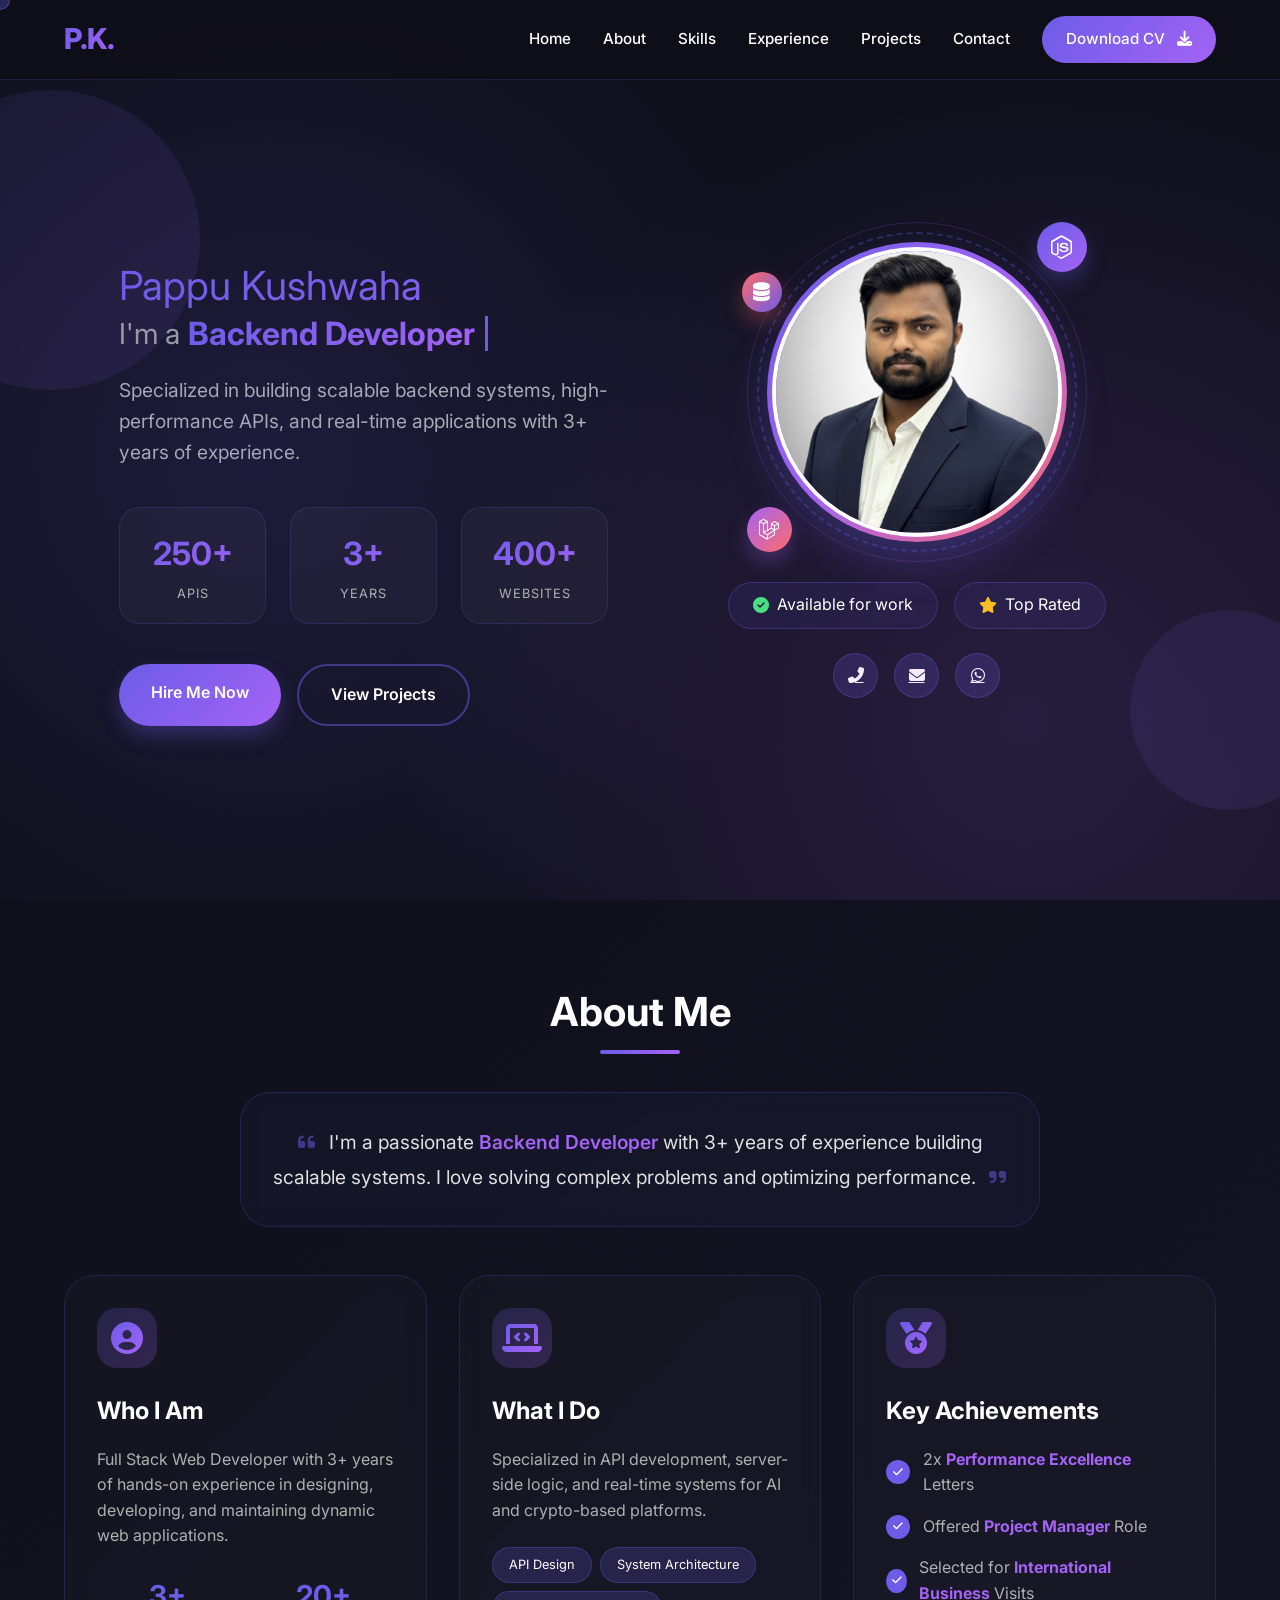
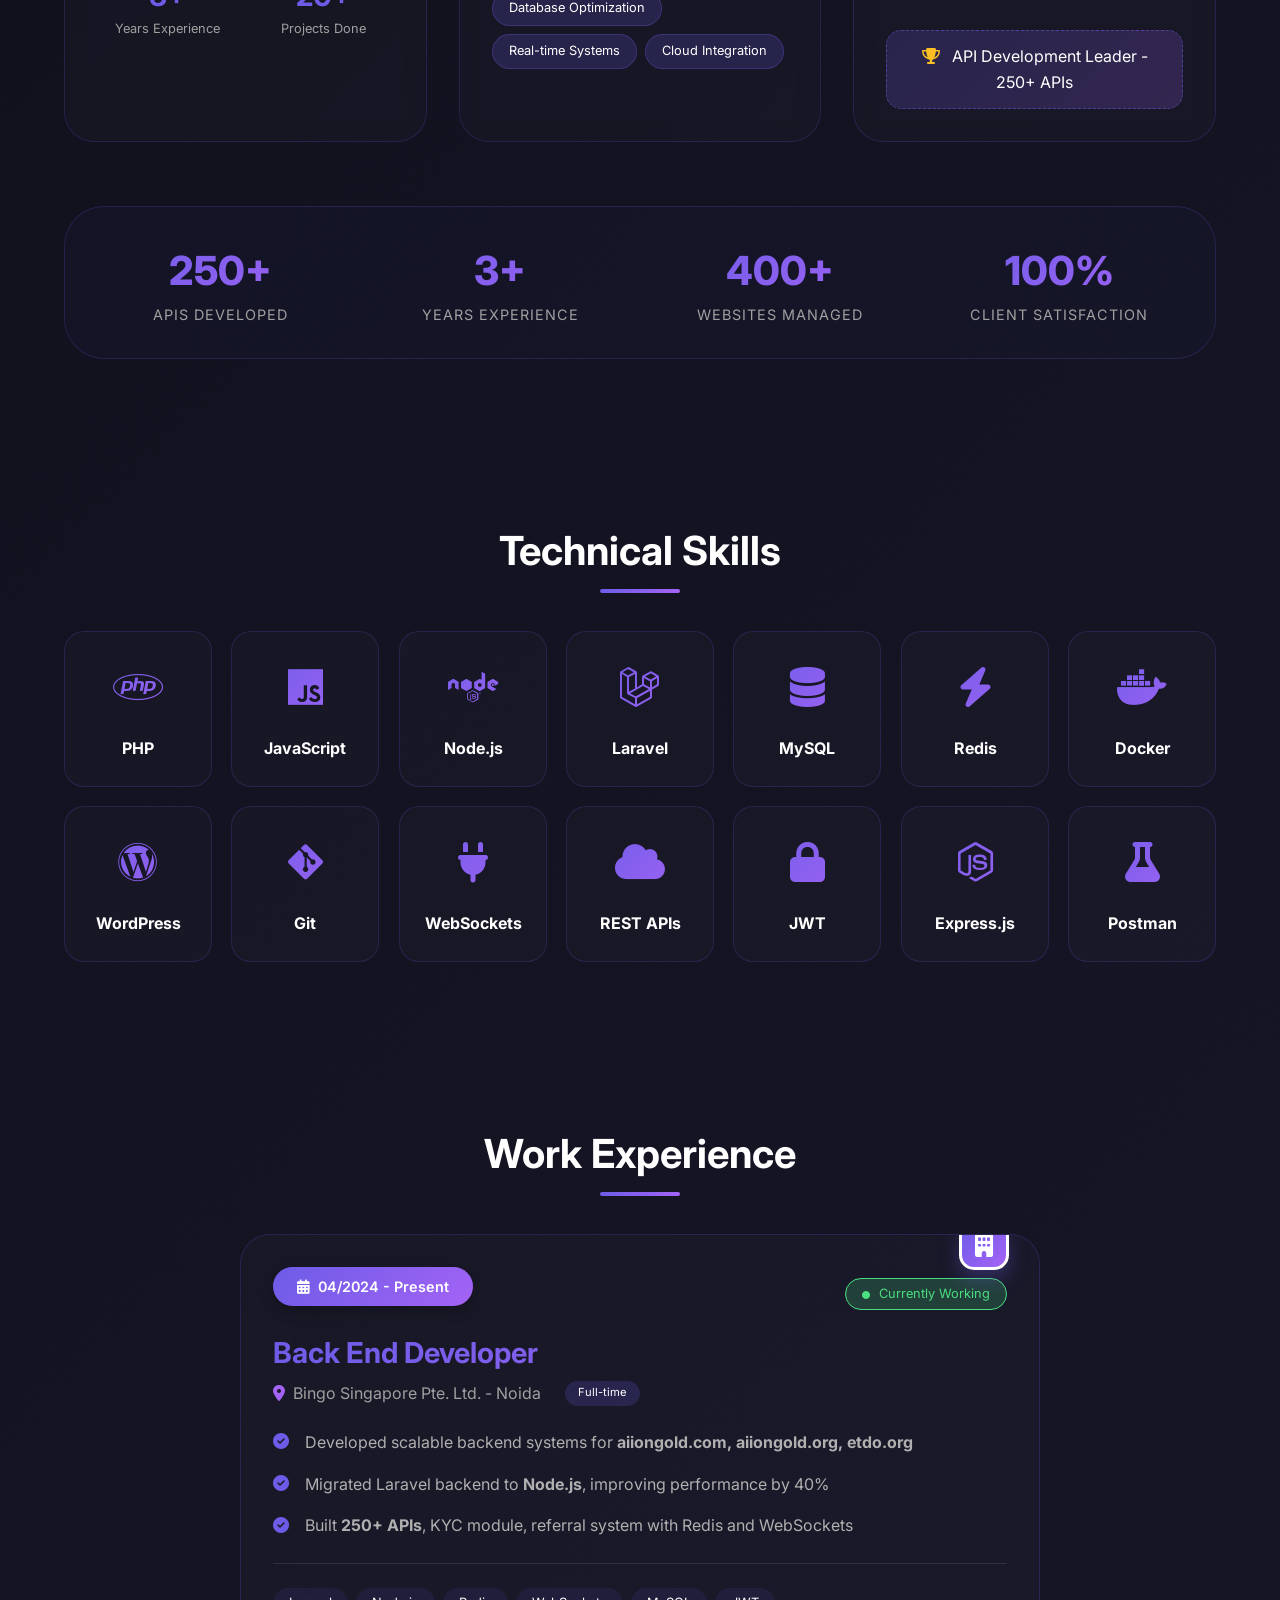
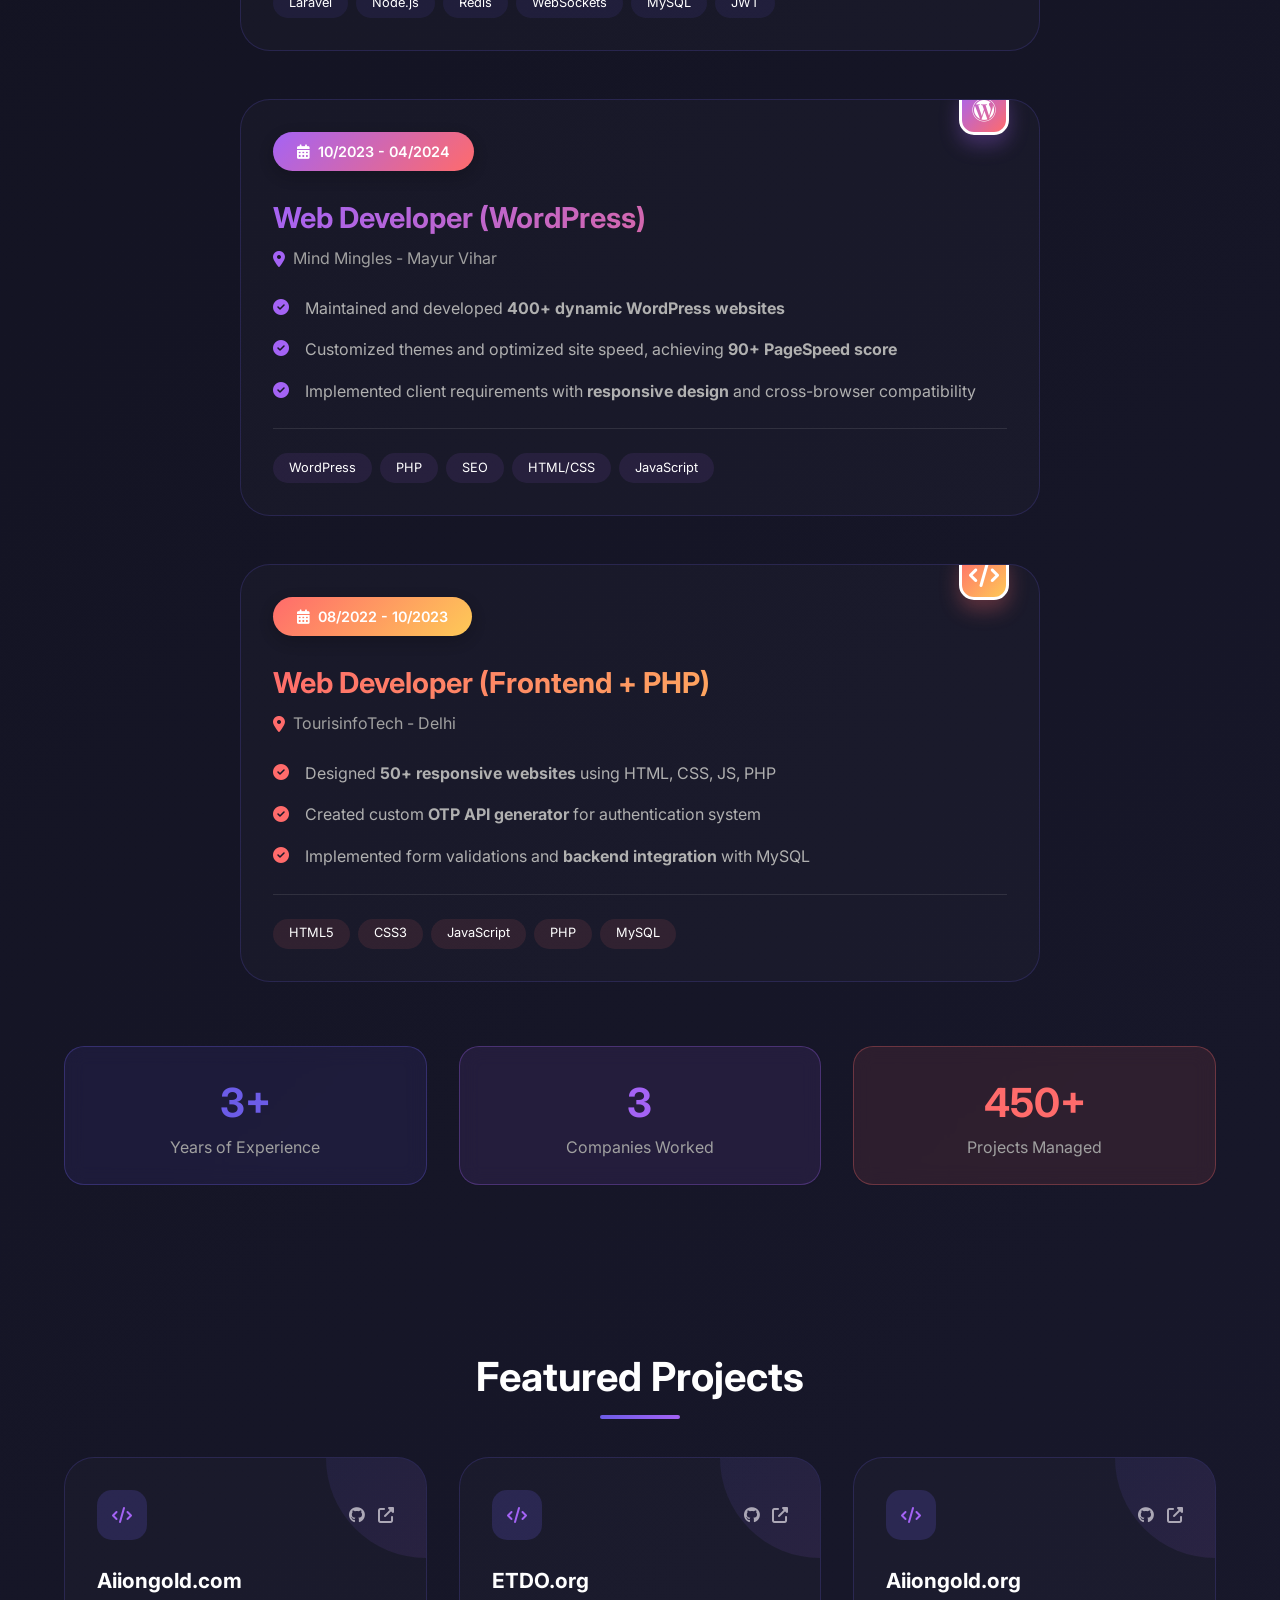
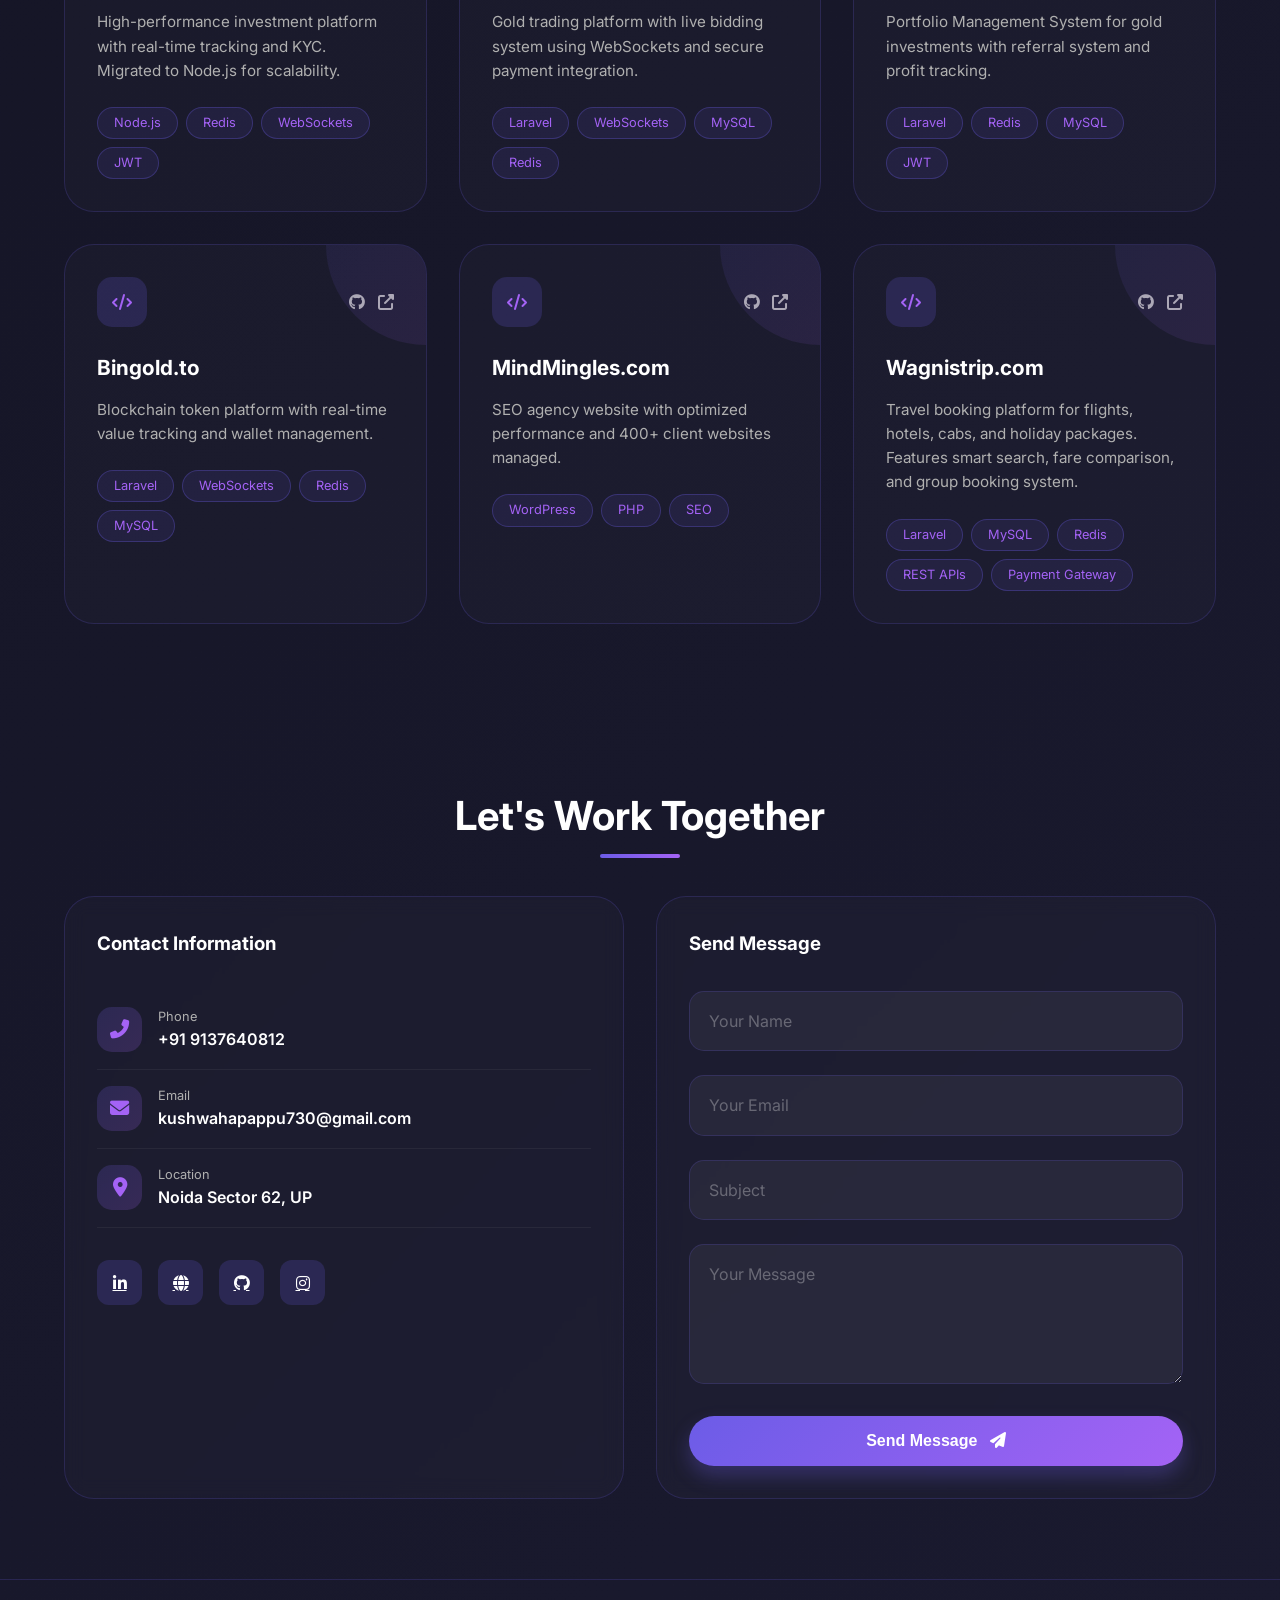
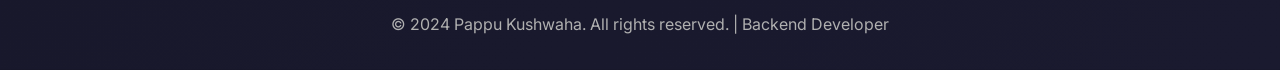
==== commit e99ec70e: "add new look" ====
--- a/index.html
+++ b/index.html
@@ -11,7 +11,7 @@
     <link href="https://fonts.googleapis.com/css2?family=Inter:wght@300;400;500;600;700;800&display=swap"
         rel="stylesheet">
     <!-- AOS Animation Library -->
-    <link rel="shortcut icon" href="images/pappu.jpg" type="image/x-icon">
+    <link rel="shortcut icon" href="images/pappuico.png" type="image/x-icon">
     <link href="https://unpkg.com/aos@2.3.1/dist/aos.css" rel="stylesheet">
     <!-- Animate.css -->
     <link rel="stylesheet" href="https://cdnjs.cloudflare.com/ajax/libs/animate.css/4.1.1/animate.min.css" />
@@ -1089,8 +1089,8 @@
     </div>
 
     <!-- Floating Shapes -->
-    <div class="floating-shape shape-1" style="display: none;"></div>
-    <div class="floating-shape shape-2" style="display: none;"></div>
+    <div class="floating-shape shape-1" ></div>
+    <div class="floating-shape shape-2"></div>
 
     <!-- Navigation -->
     <nav>
@@ -2049,7 +2049,7 @@
                             </div>
                             <div>
                                 <div style="font-size: 0.8rem; color: #b0b0b0;">Location</div>
-                                <div style="font-weight: 600;">Khoda, Noida UP</div>
+                                <div style="font-weight: 600;">Noida Sector 62, UP</div>
                             </div>
                         </div>
 
@@ -2262,7 +2262,7 @@
                 projectCard.className = 'project-card';
                 projectCard.setAttribute('data-aos', 'fade-up');
                 projectCard.setAttribute('data-aos-delay', (index * 100).toString());
-                projectCard.innerHTML = `
+                projectCard.innerHTML = `<a href="https://${project.title || '#'}" target="_blank" style="text-decoration: none; color: inherit;">
                     <div style="display: flex; justify-content: space-between; align-items: center; margin-bottom: 1.5rem;">
                         <div class="project-icon" style="width: 50px; height: 50px; background: rgba(108, 92, 231, 0.2); border-radius: 15px; display: flex; align-items: center; justify-content: center;">
                             <i class="fas fa-code" style="color: #a463f5;"></i>
@@ -2274,6 +2274,7 @@
                     </div>
                     <h3 style="font-size: 1.3rem; margin-bottom: 0.8rem;">${project.title}</h3>
                     <p style="color: #b0b0b0; font-size: 0.95rem; margin-bottom: 1.5rem;">${project.desc}</p>
+                    </a>
                     <div class="project-tech">
                         ${project.tech.map(t => `<span class="tech-tag">${t}</span>`).join('')}
                     </div>
@@ -2460,6 +2461,74 @@
 
 
         // Rotating Text Effect
+// const rotatingText = document.getElementById('rotating-text');
+// const titles = [
+//     'Backend Developer',
+//     'Laravel Developer', 
+//     'Node.js Developer',
+//     'API Developer',
+//     'Full Stack Developer'
+// ];
+
+// let titleIndex = 0;
+// let charIndex = 0;
+// let isDeleting = false;
+// let isWaiting = false;
+
+// function typeEffect() {
+//     const currentTitle = titles[titleIndex];
+    
+//     if (isDeleting) {
+//         // Deleting text
+//         rotatingText.textContent = currentTitle.substring(0, charIndex - 1);
+//         charIndex--;
+//     } else {
+//         // Typing text
+//         rotatingText.textContent = currentTitle.substring(0, charIndex + 1);
+//         charIndex++;
+//     }
+
+//     // If word is complete
+//     if (!isDeleting && charIndex === currentTitle.length) {
+//         isWaiting = true;
+//         setTimeout(() => {
+//             isDeleting = true;
+//             isWaiting = false;
+//         }, 2000); // Wait 2 seconds before deleting
+//     }
+
+//     // If deletion is complete
+//     if (isDeleting && charIndex === 0) {
+//         isDeleting = false;
+//         titleIndex = (titleIndex + 1) % titles.length;
+//     }
+
+//     // Speed control
+//     let typingSpeed = isDeleting ? 50 : 100; // Deleting faster, typing slower
+    
+//     if (isWaiting) {
+//         typingSpeed = 2000; // Wait time
+//     }
+
+//     setTimeout(typeEffect, typingSpeed);
+// }
+
+// // Start the typing effect
+// document.addEventListener('DOMContentLoaded', () => {
+//     setTimeout(typeEffect, 1000); // Start after 1 second
+// });
+
+// // Add cursor blink animation
+// const styless = document.createElement('style');
+// styless.textContent = `
+//     @keyframes blinkCursor {
+//         0%, 100% { border-color: #6c5ce7; }
+//         50% { border-color: transparent; }
+//     }
+// `;
+// document.head.appendChild(styless);
+
+// Simple Fade In/Out Effect
 const rotatingText = document.getElementById('rotating-text');
 const titles = [
     'Backend Developer',
@@ -2469,63 +2538,32 @@
     'Full Stack Developer'
 ];
 
-let titleIndex = 0;
-let charIndex = 0;
-let isDeleting = false;
-let isWaiting = false;
-
-function typeEffect() {
-    const currentTitle = titles[titleIndex];
+let currentIndex = 0;
+
+function changeText() {
+    // Fade out
+    rotatingText.style.opacity = '0';
+    rotatingText.style.transform = 'translateY(10px)';
     
-    if (isDeleting) {
-        // Deleting text
-        rotatingText.textContent = currentTitle.substring(0, charIndex - 1);
-        charIndex--;
-    } else {
-        // Typing text
-        rotatingText.textContent = currentTitle.substring(0, charIndex + 1);
-        charIndex++;
-    }
-
-    // If word is complete
-    if (!isDeleting && charIndex === currentTitle.length) {
-        isWaiting = true;
-        setTimeout(() => {
-            isDeleting = true;
-            isWaiting = false;
-        }, 2000); // Wait 2 seconds before deleting
-    }
-
-    // If deletion is complete
-    if (isDeleting && charIndex === 0) {
-        isDeleting = false;
-        titleIndex = (titleIndex + 1) % titles.length;
-    }
-
-    // Speed control
-    let typingSpeed = isDeleting ? 50 : 100; // Deleting faster, typing slower
+    setTimeout(() => {
+        // Change text
+        currentIndex = (currentIndex + 1) % titles.length;
+        rotatingText.textContent = titles[currentIndex];
+        
+        // Fade in
+        rotatingText.style.opacity = '1';
+        rotatingText.style.transform = 'translateY(0)';
+    }, 500);
     
-    if (isWaiting) {
-        typingSpeed = 2000; // Wait time
-    }
-
-    setTimeout(typeEffect, typingSpeed);
+    setTimeout(changeText, 3000); // Change every 3 seconds
 }
 
-// Start the typing effect
+// Start the effect
 document.addEventListener('DOMContentLoaded', () => {
-    setTimeout(typeEffect, 1000); // Start after 1 second
+    rotatingText.textContent = titles[0];
+    rotatingText.style.transition = 'all 0.5s ease';
+    setTimeout(changeText, 3000);
 });
-
-// Add cursor blink animation
-const styless = document.createElement('style');
-styless.textContent = `
-    @keyframes blinkCursor {
-        0%, 100% { border-color: #6c5ce7; }
-        50% { border-color: transparent; }
-    }
-`;
-document.head.appendChild(styless);
     </script>
 </body>
 
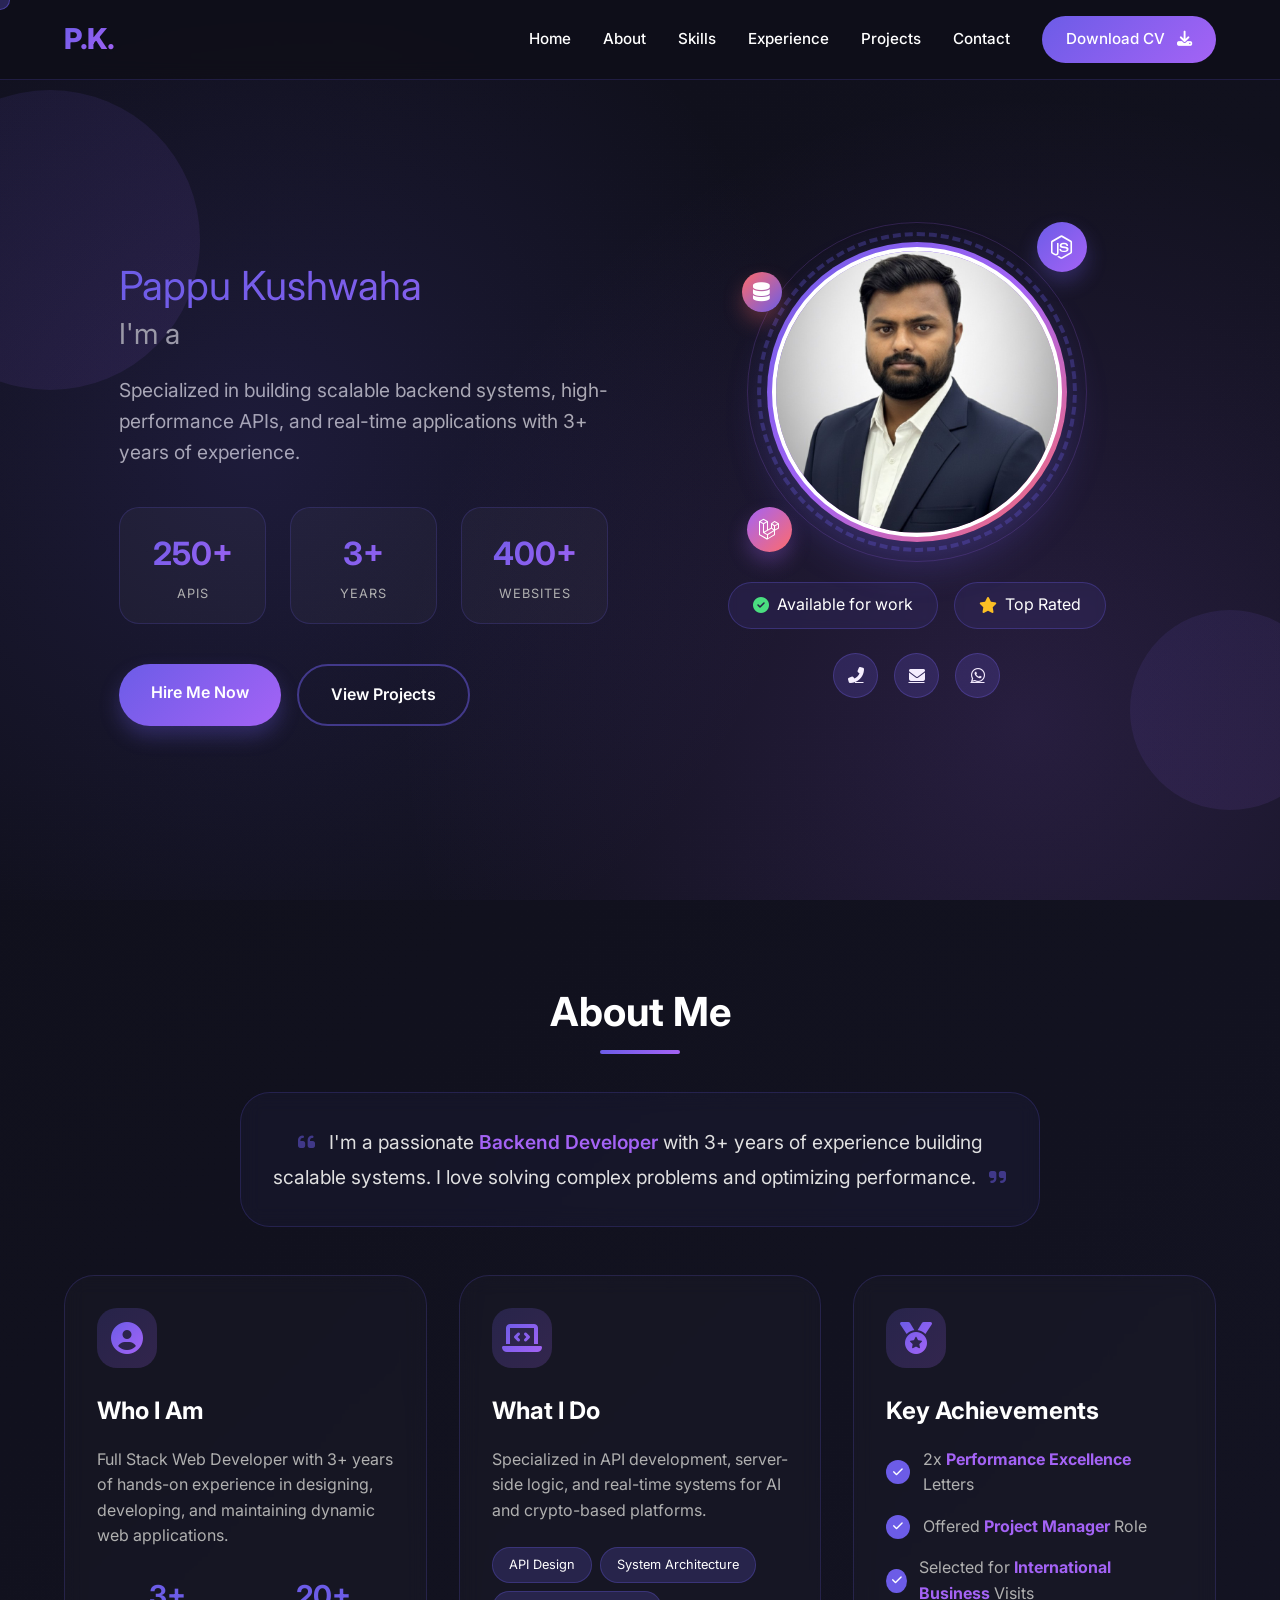
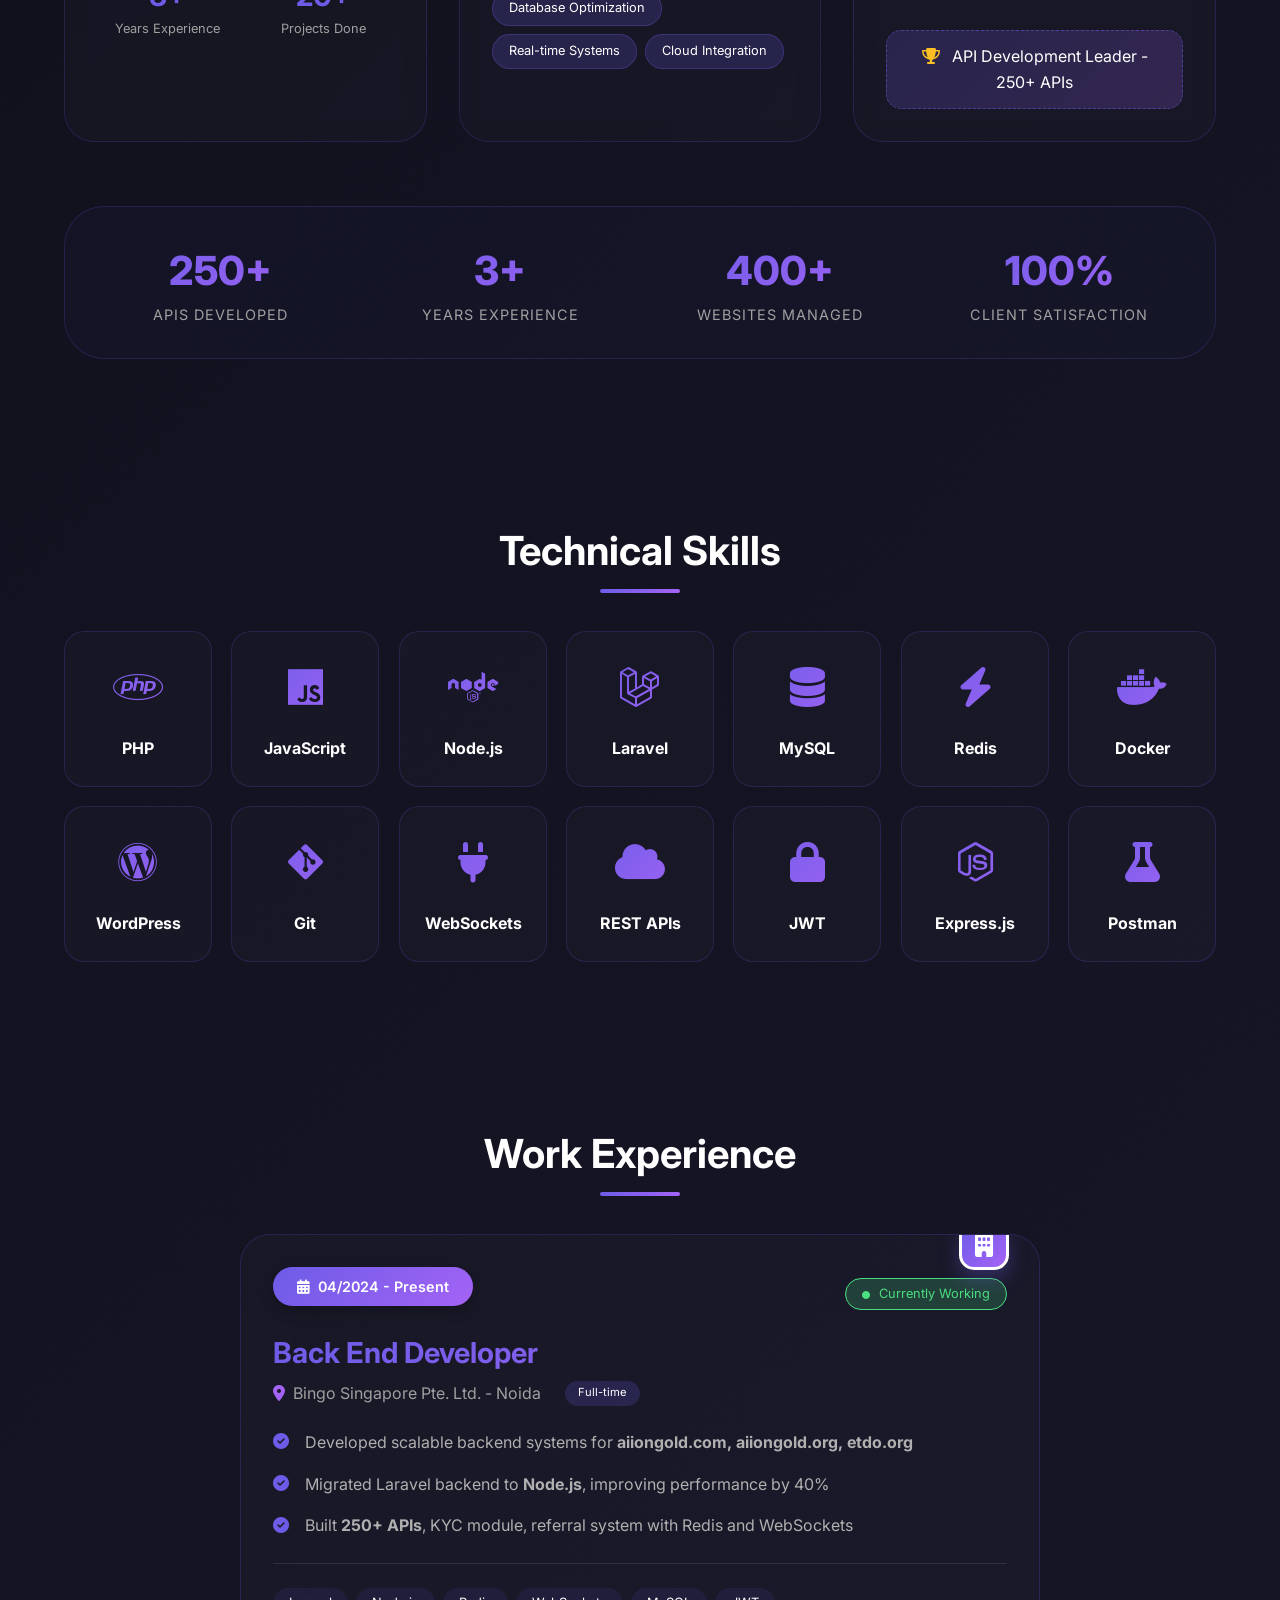
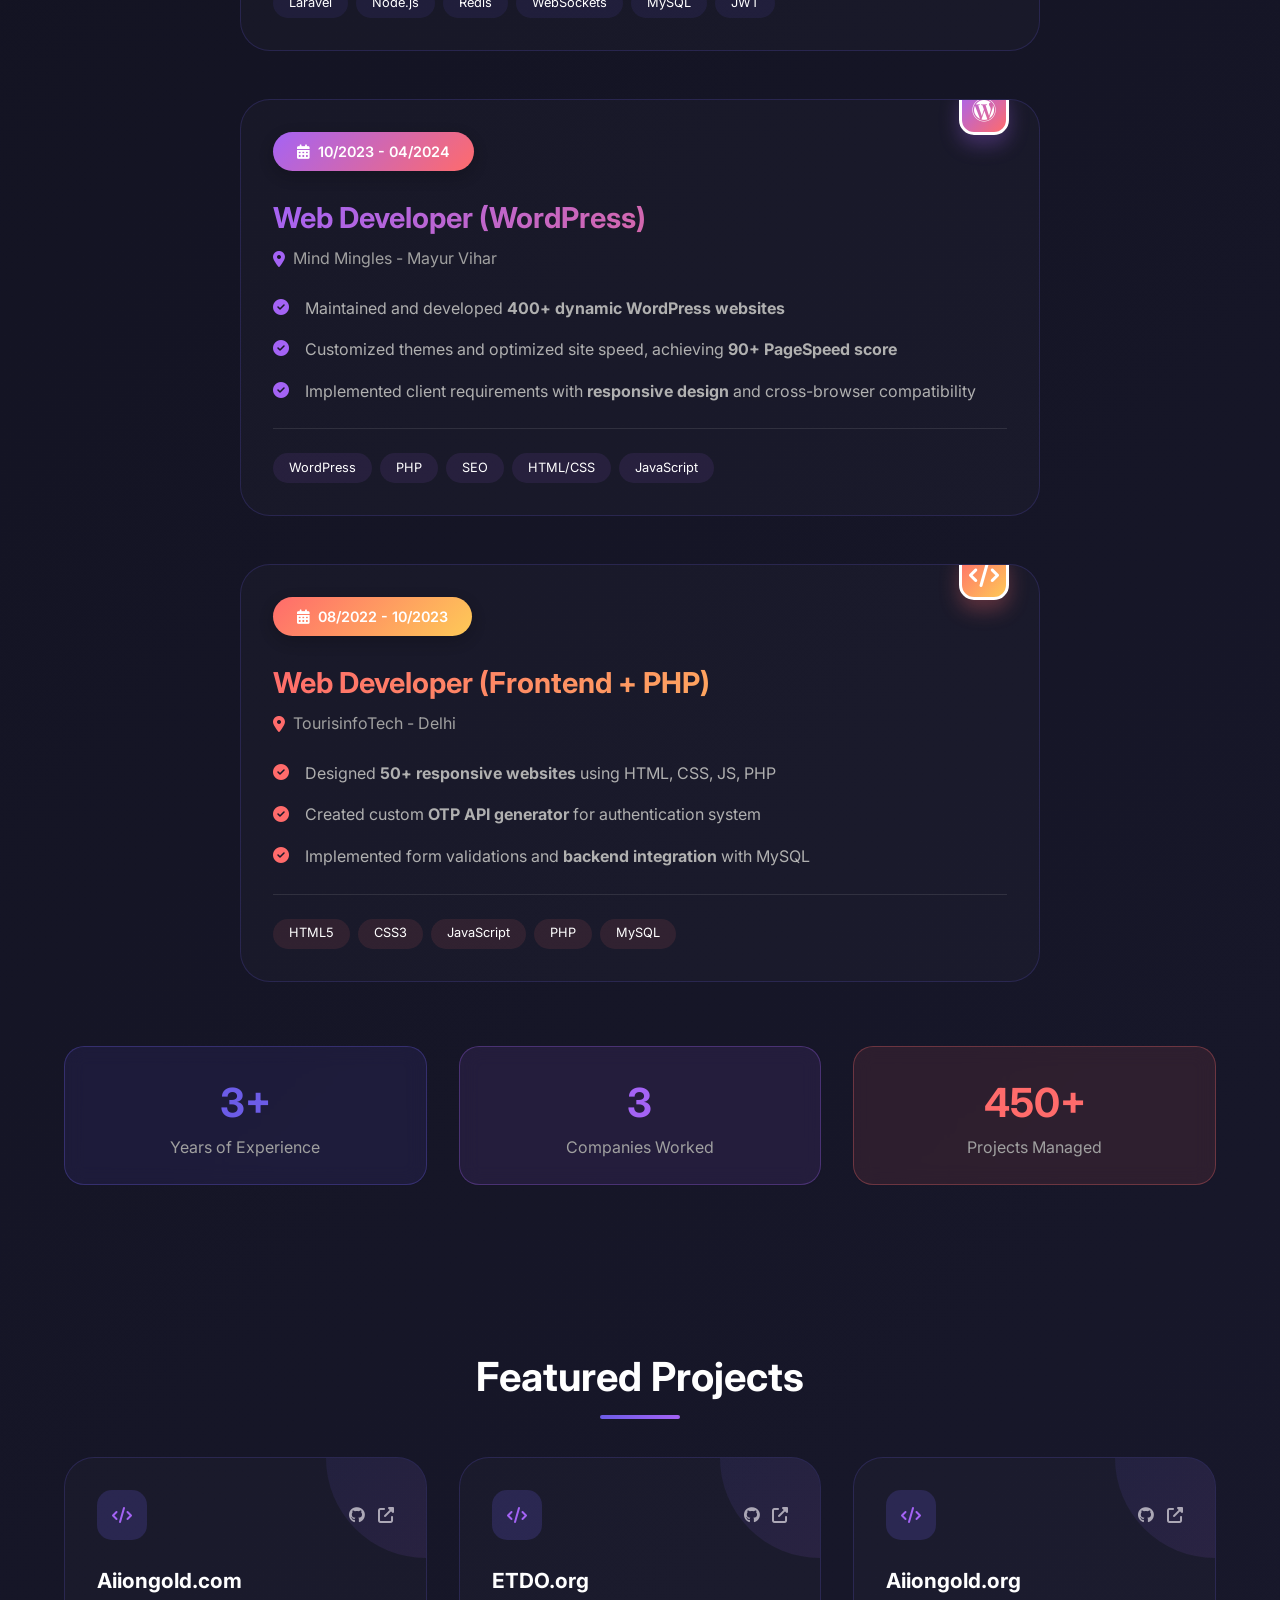
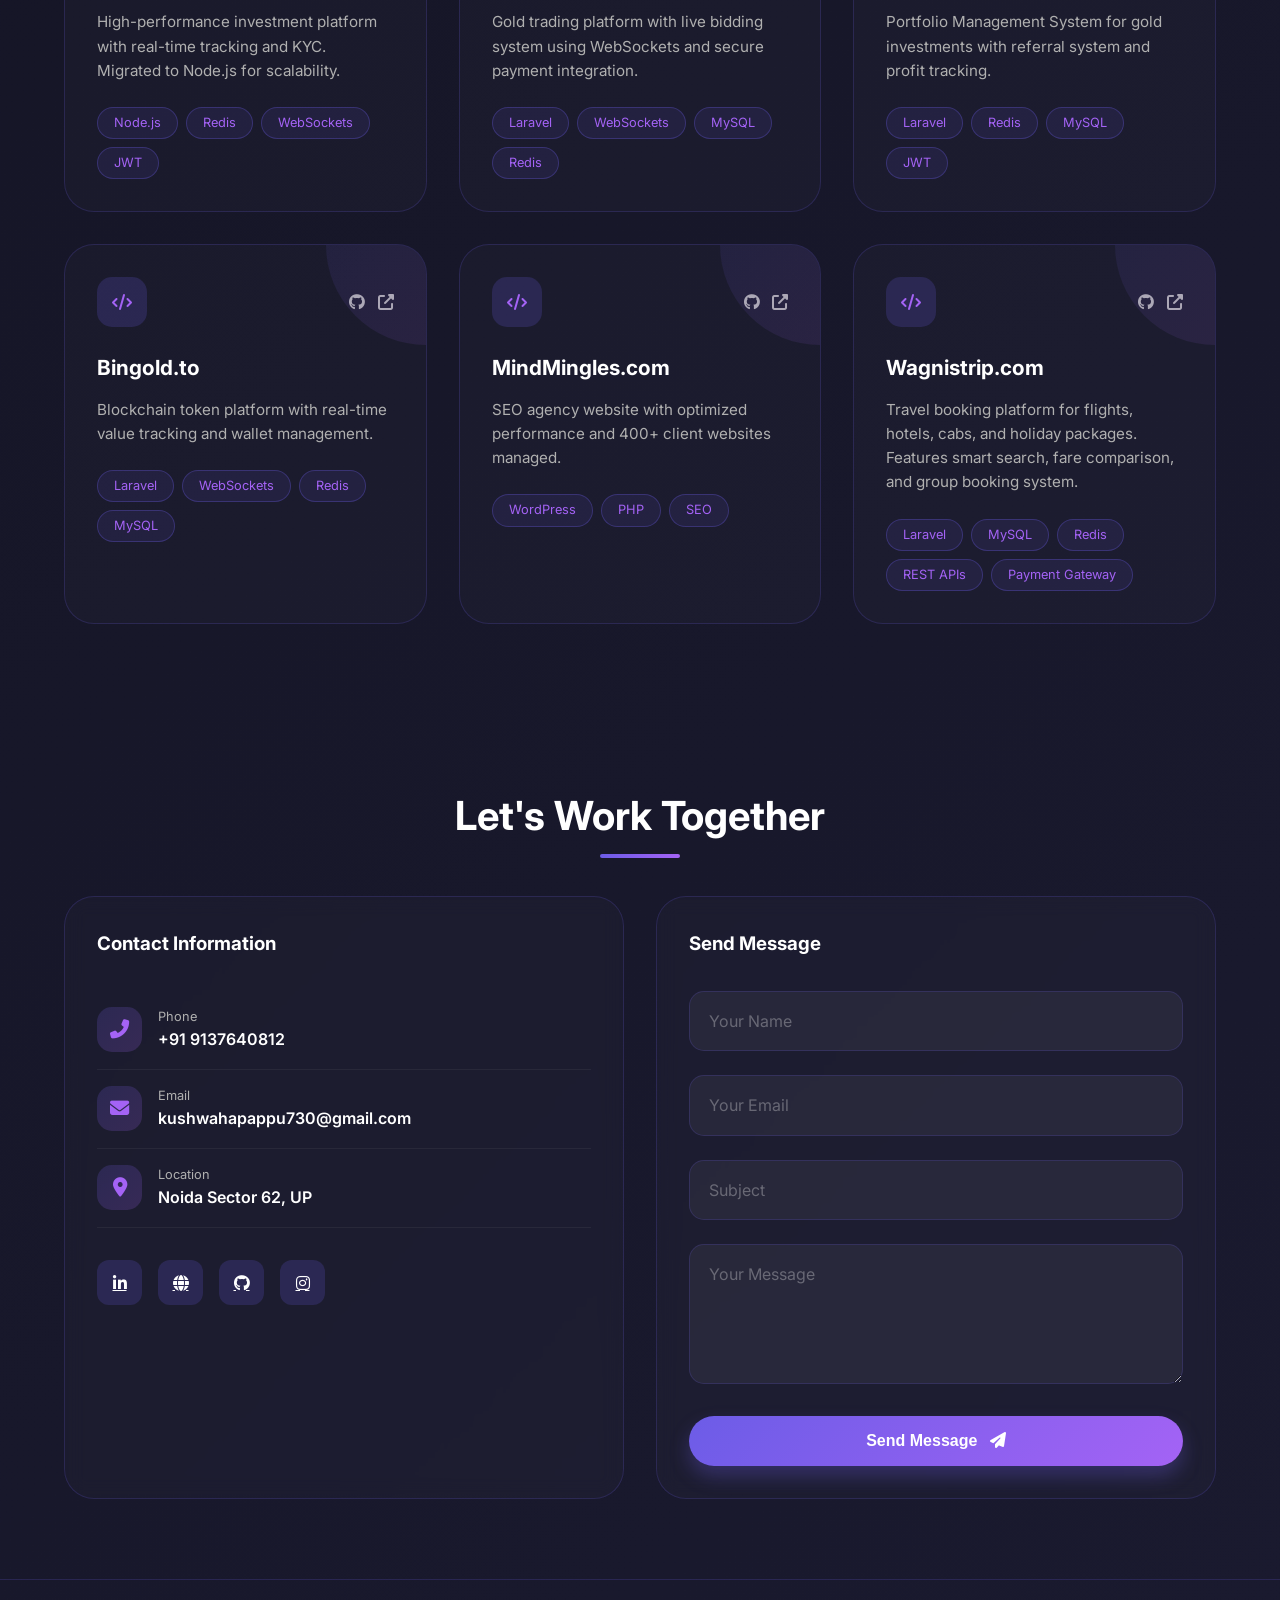
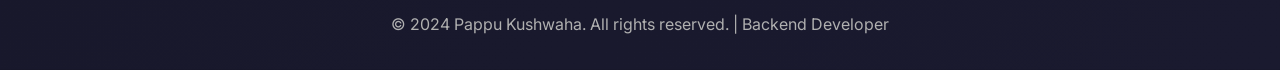
==== commit fd5d433e: "add new look" ====
--- a/index.html
+++ b/index.html
@@ -1193,7 +1193,7 @@
                         transform: translate(-50%, -50%);
                         width: 320px;
                         height: 320px;
-                        border: 2px dashed rgba(108, 92, 231, 0.3);
+                        border: 4px dashed rgba(108, 92, 231, 0.3);
                         border-radius: 50%;
                         animation: rotate 20s linear infinite;
                     "></div>
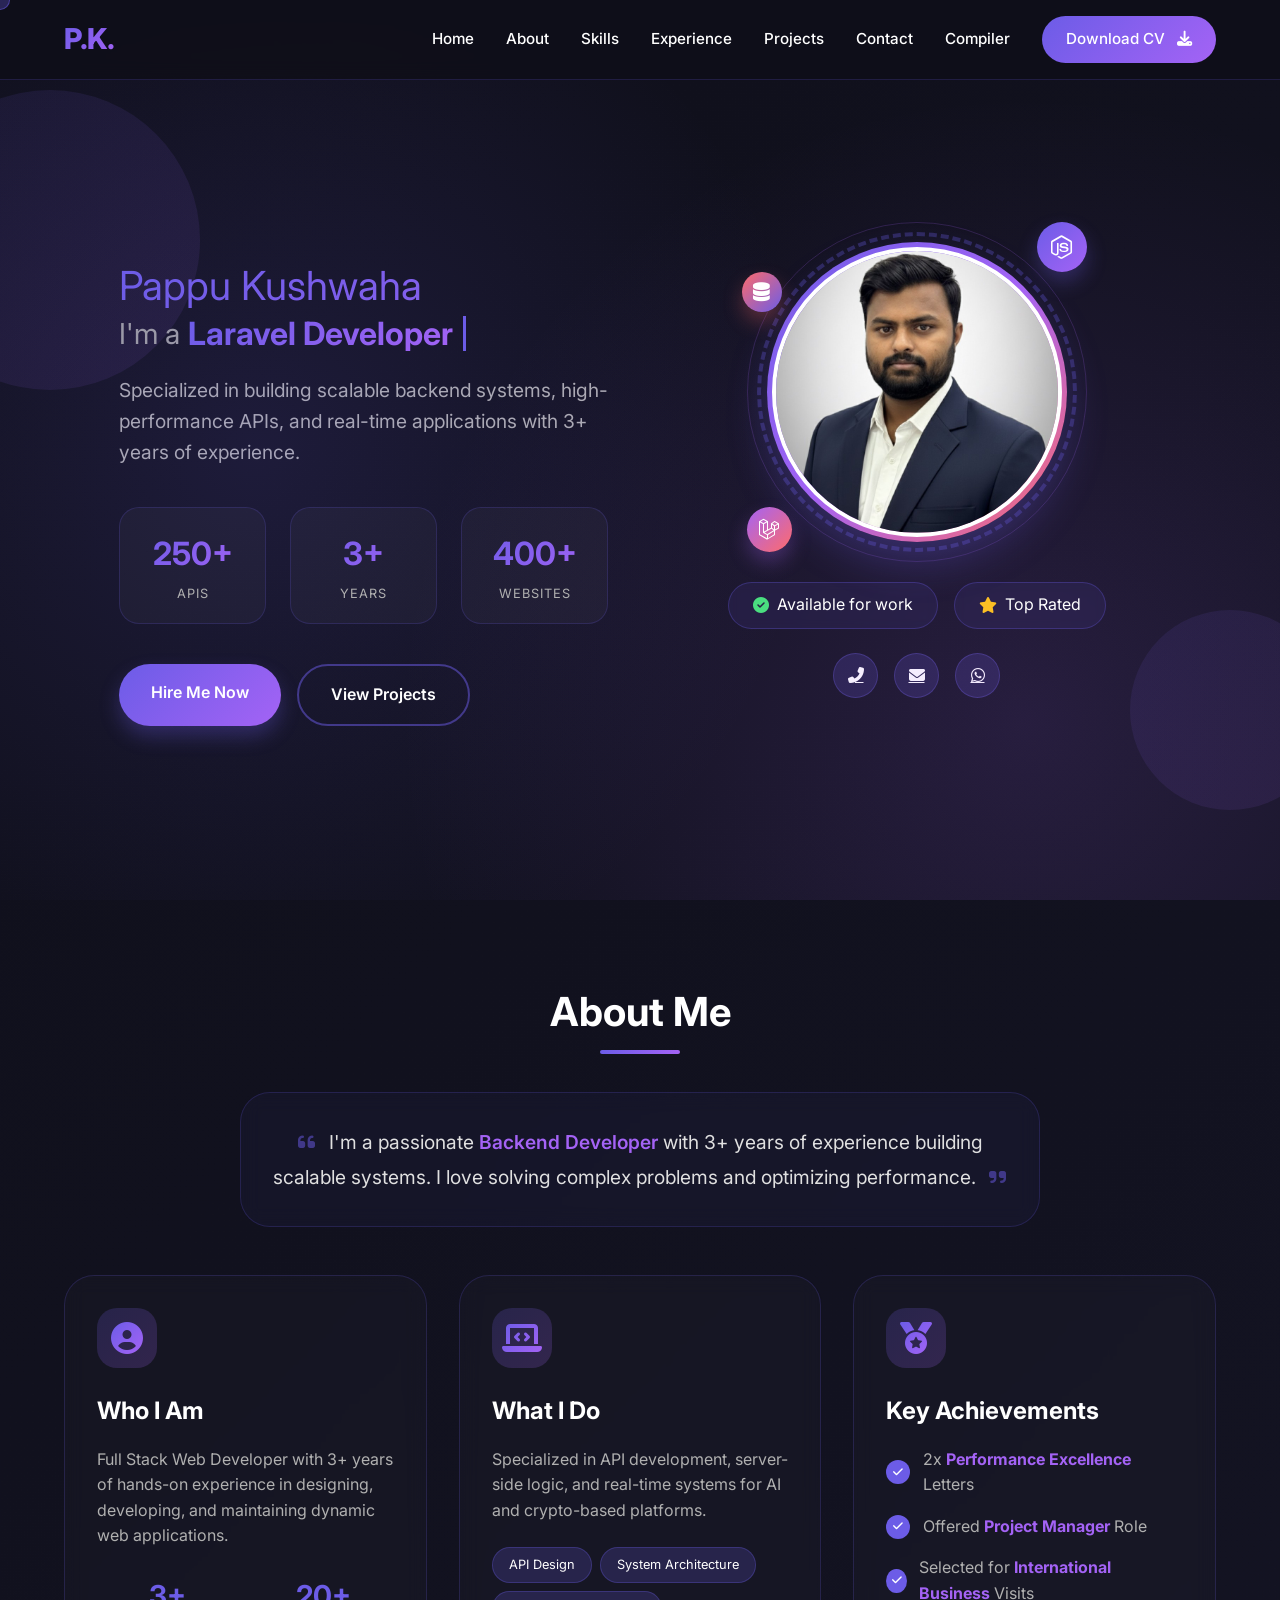
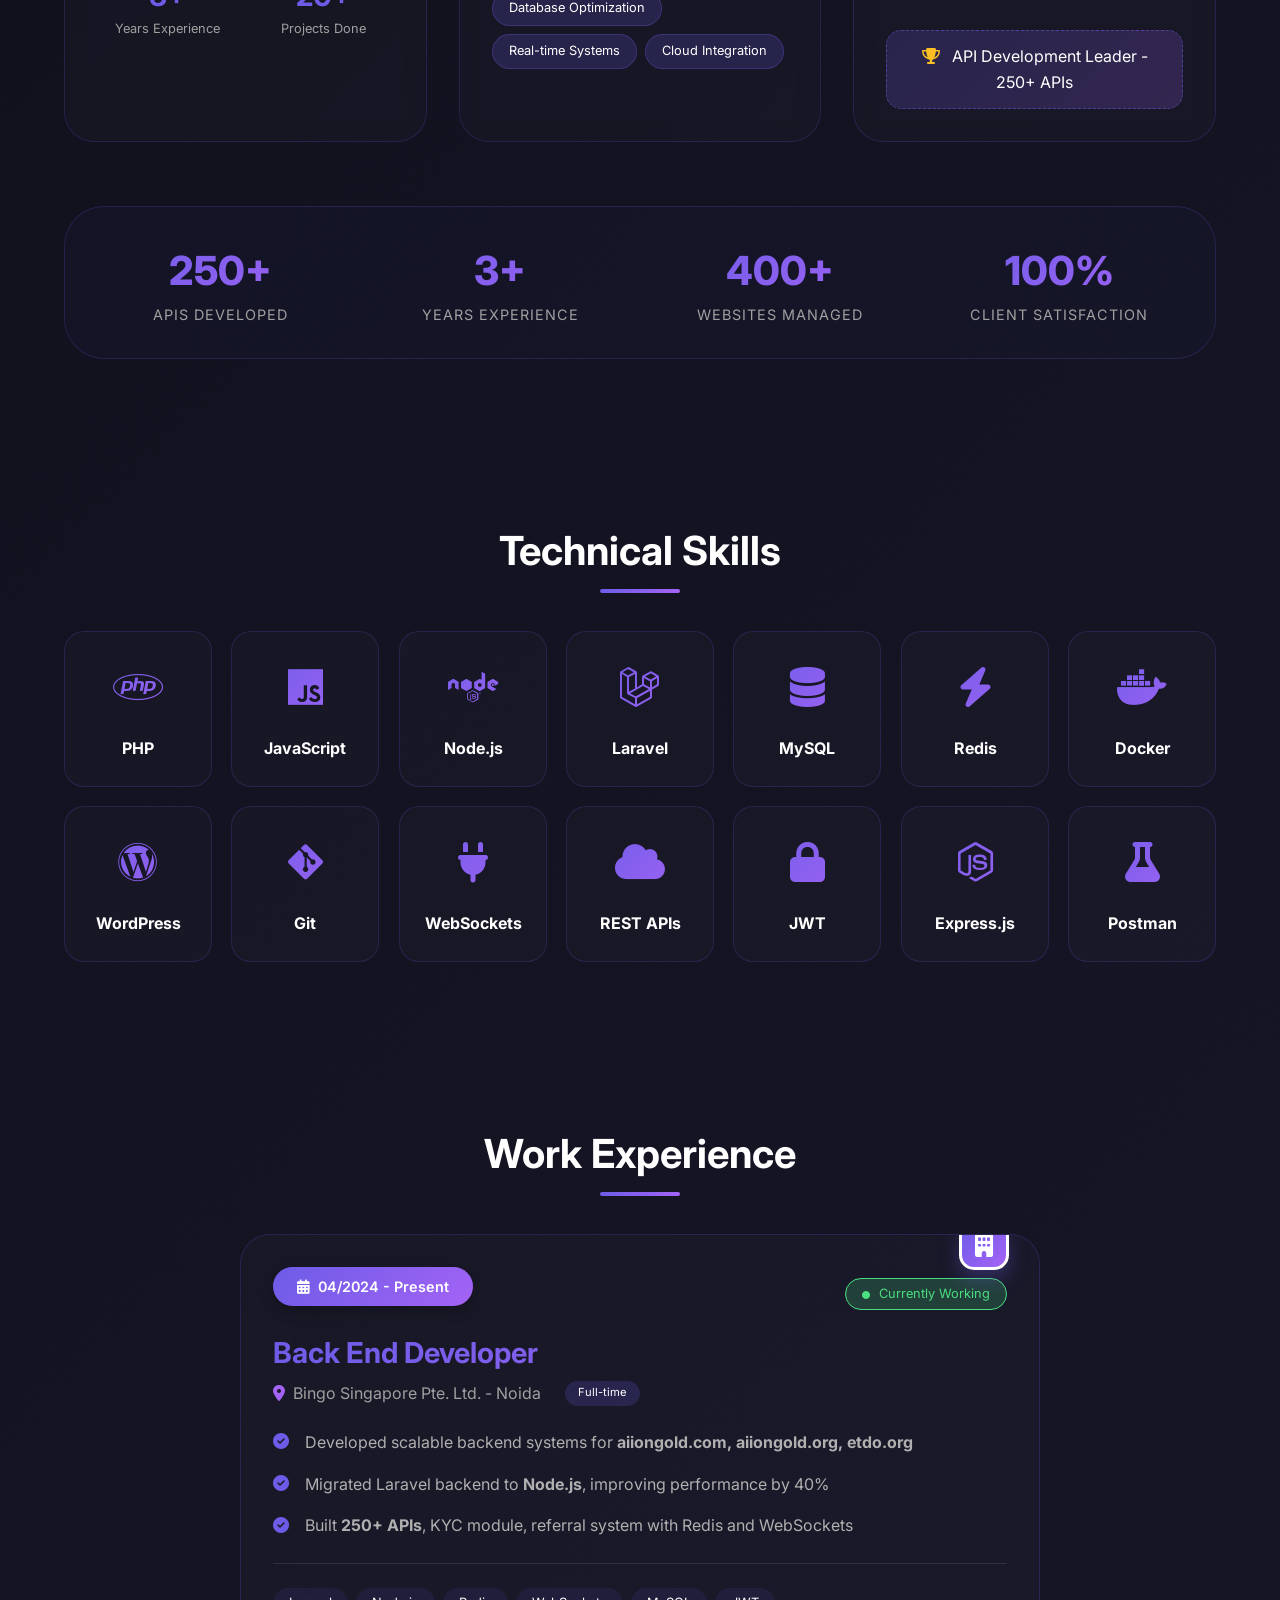
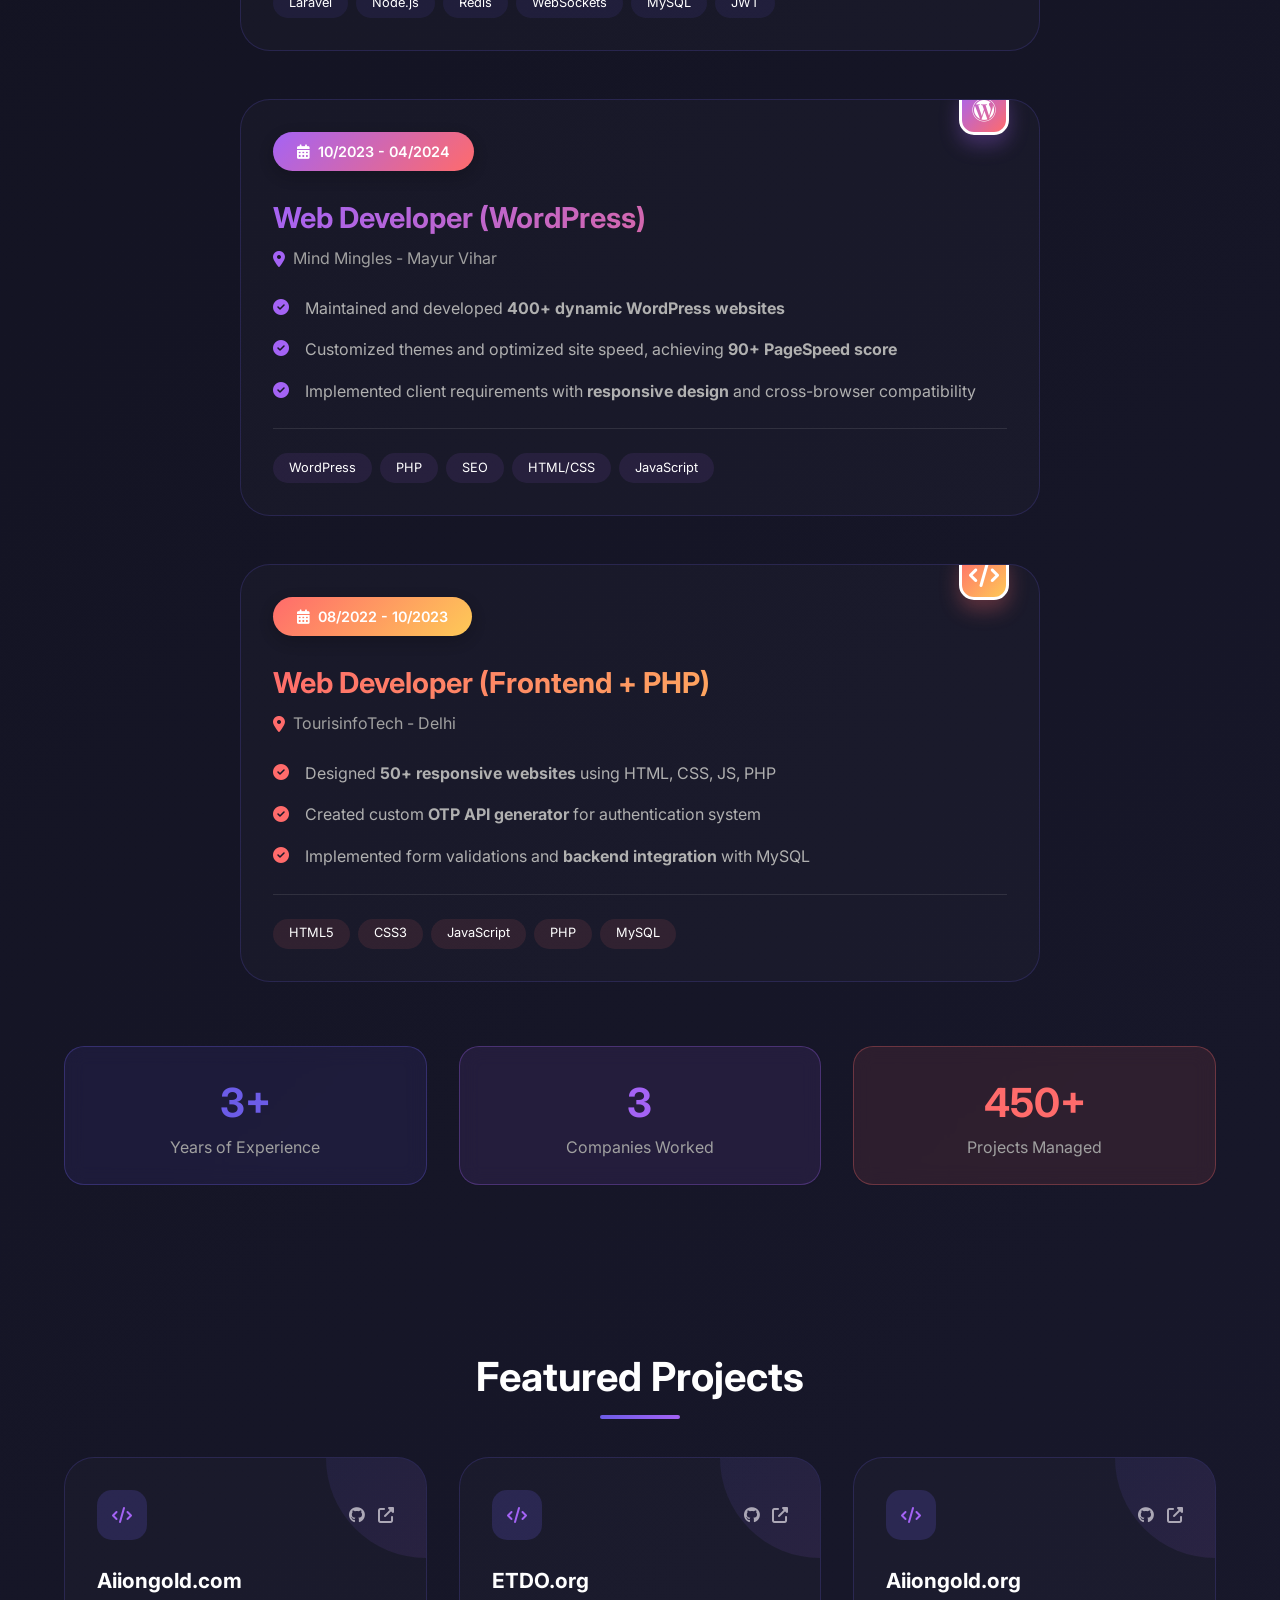
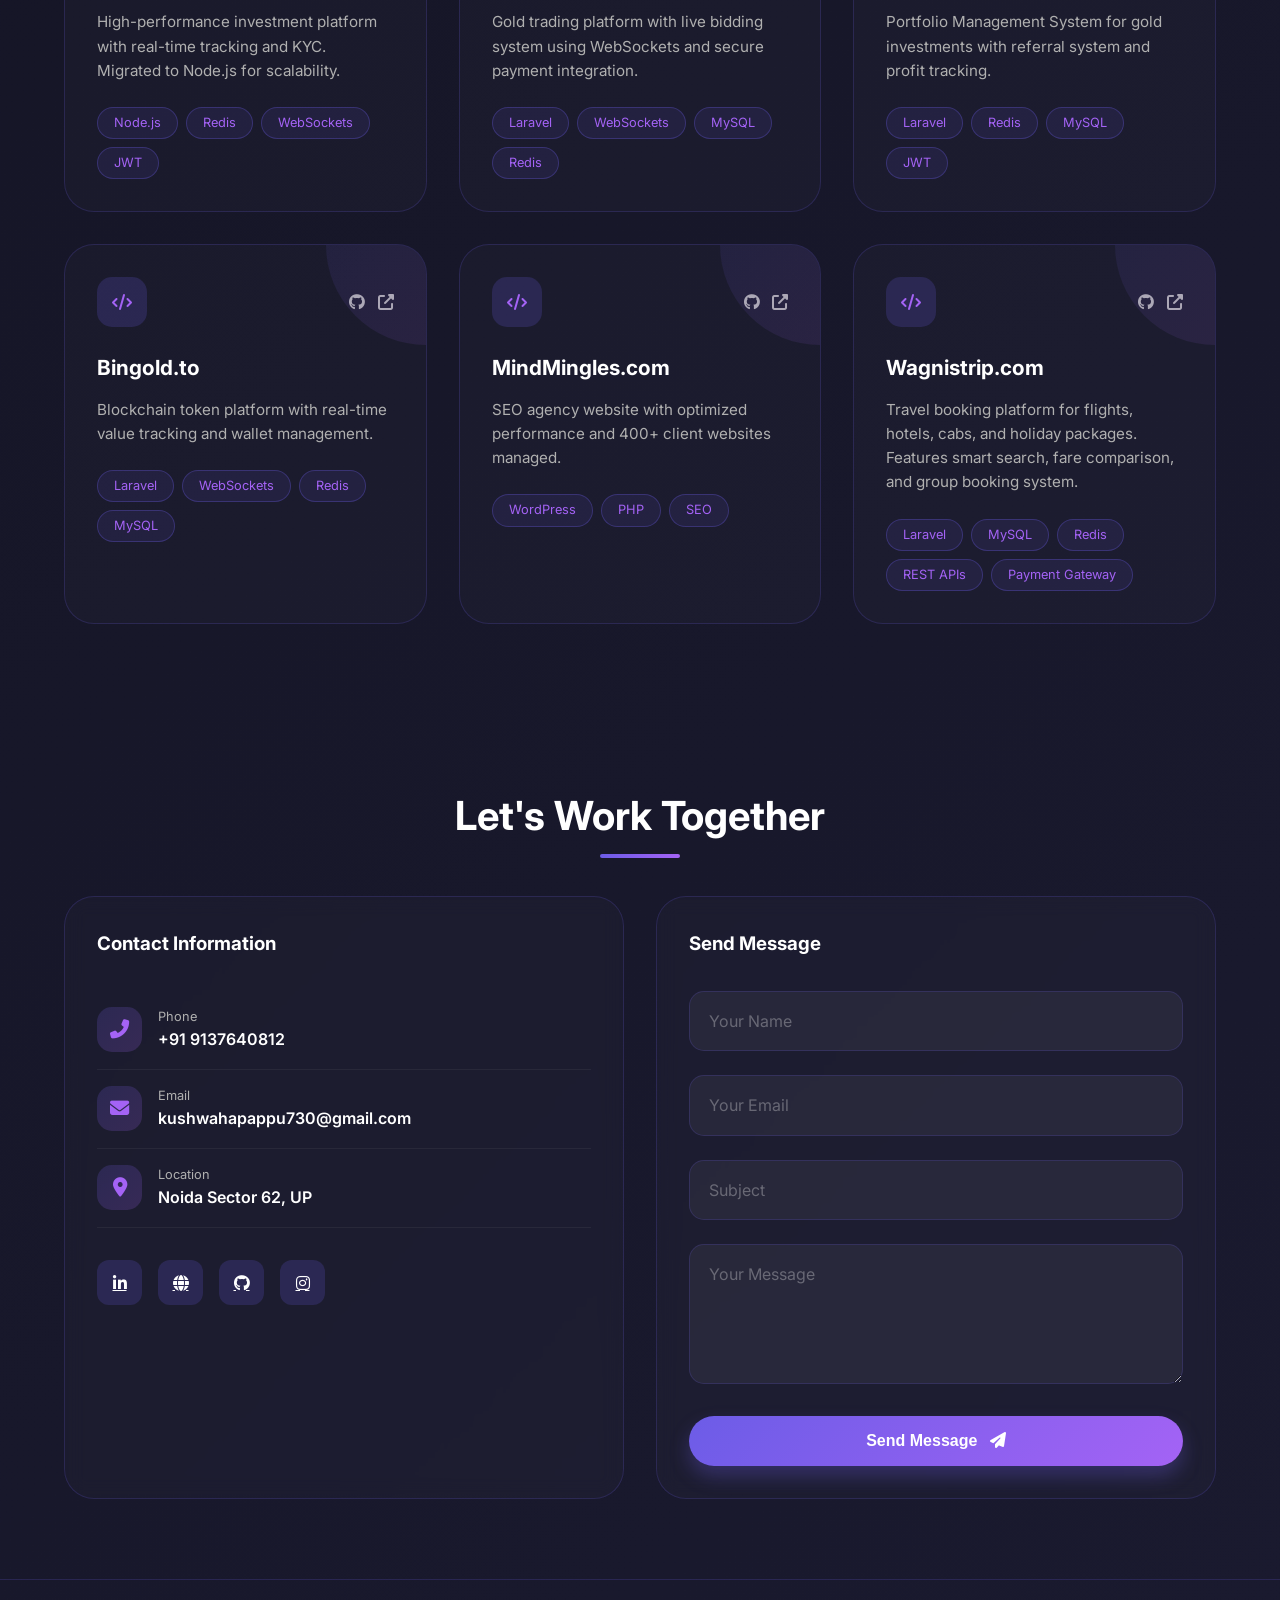
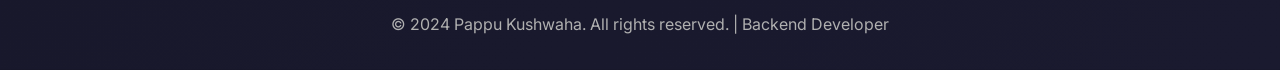
==== commit e75f65f7: "add compiler feature" ====
--- a/index.html
+++ b/index.html
@@ -1105,6 +1105,7 @@
             <a href="#experience">Experience</a>
             <a href="#projects">Projects</a>
             <a href="#contact">Contact</a>
+            <a href="./code_compiler.html" target="_blank">Compiler</a>
             <a href="./images/Pk-PappuKushwahaResume.pdf" target="_blank" class="nav-resume-btn">Download CV <i
                     class="fas fa-download" style="margin-left: 0.5rem;"></i></a>
         </div>
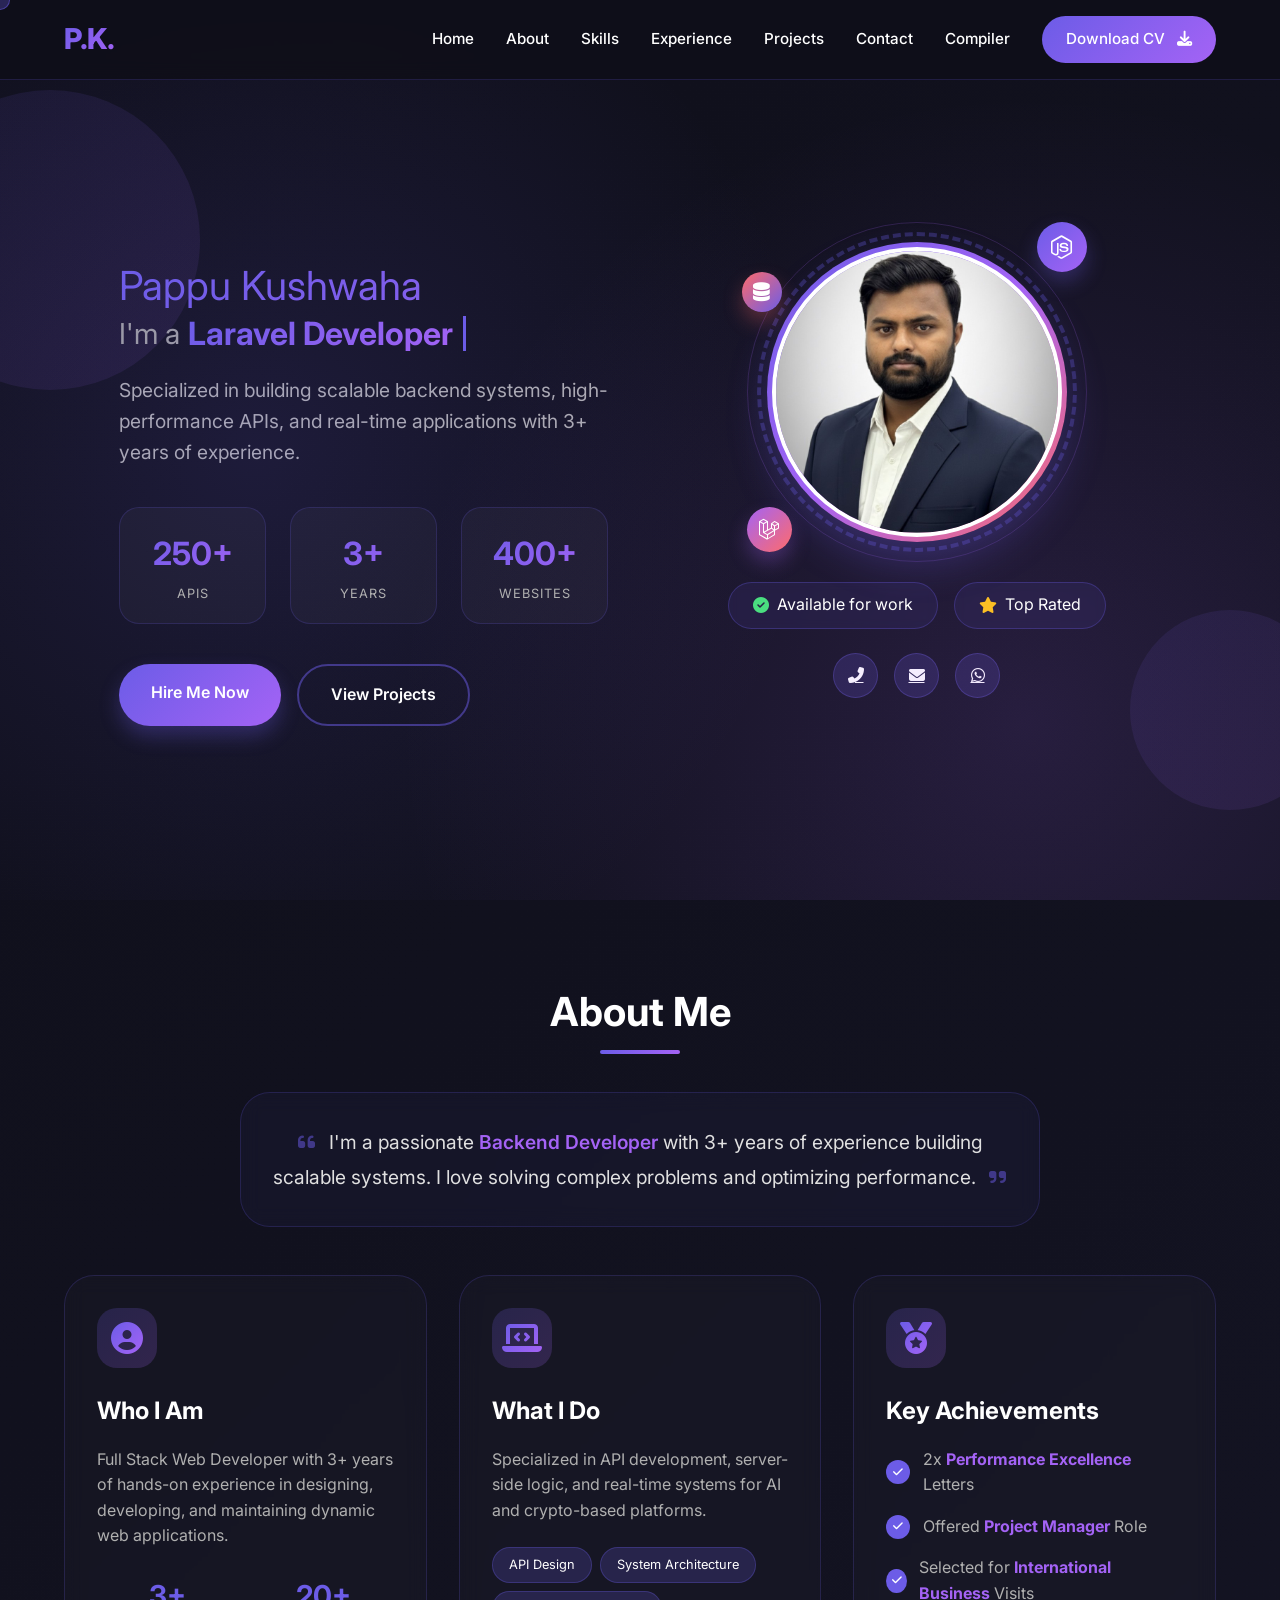
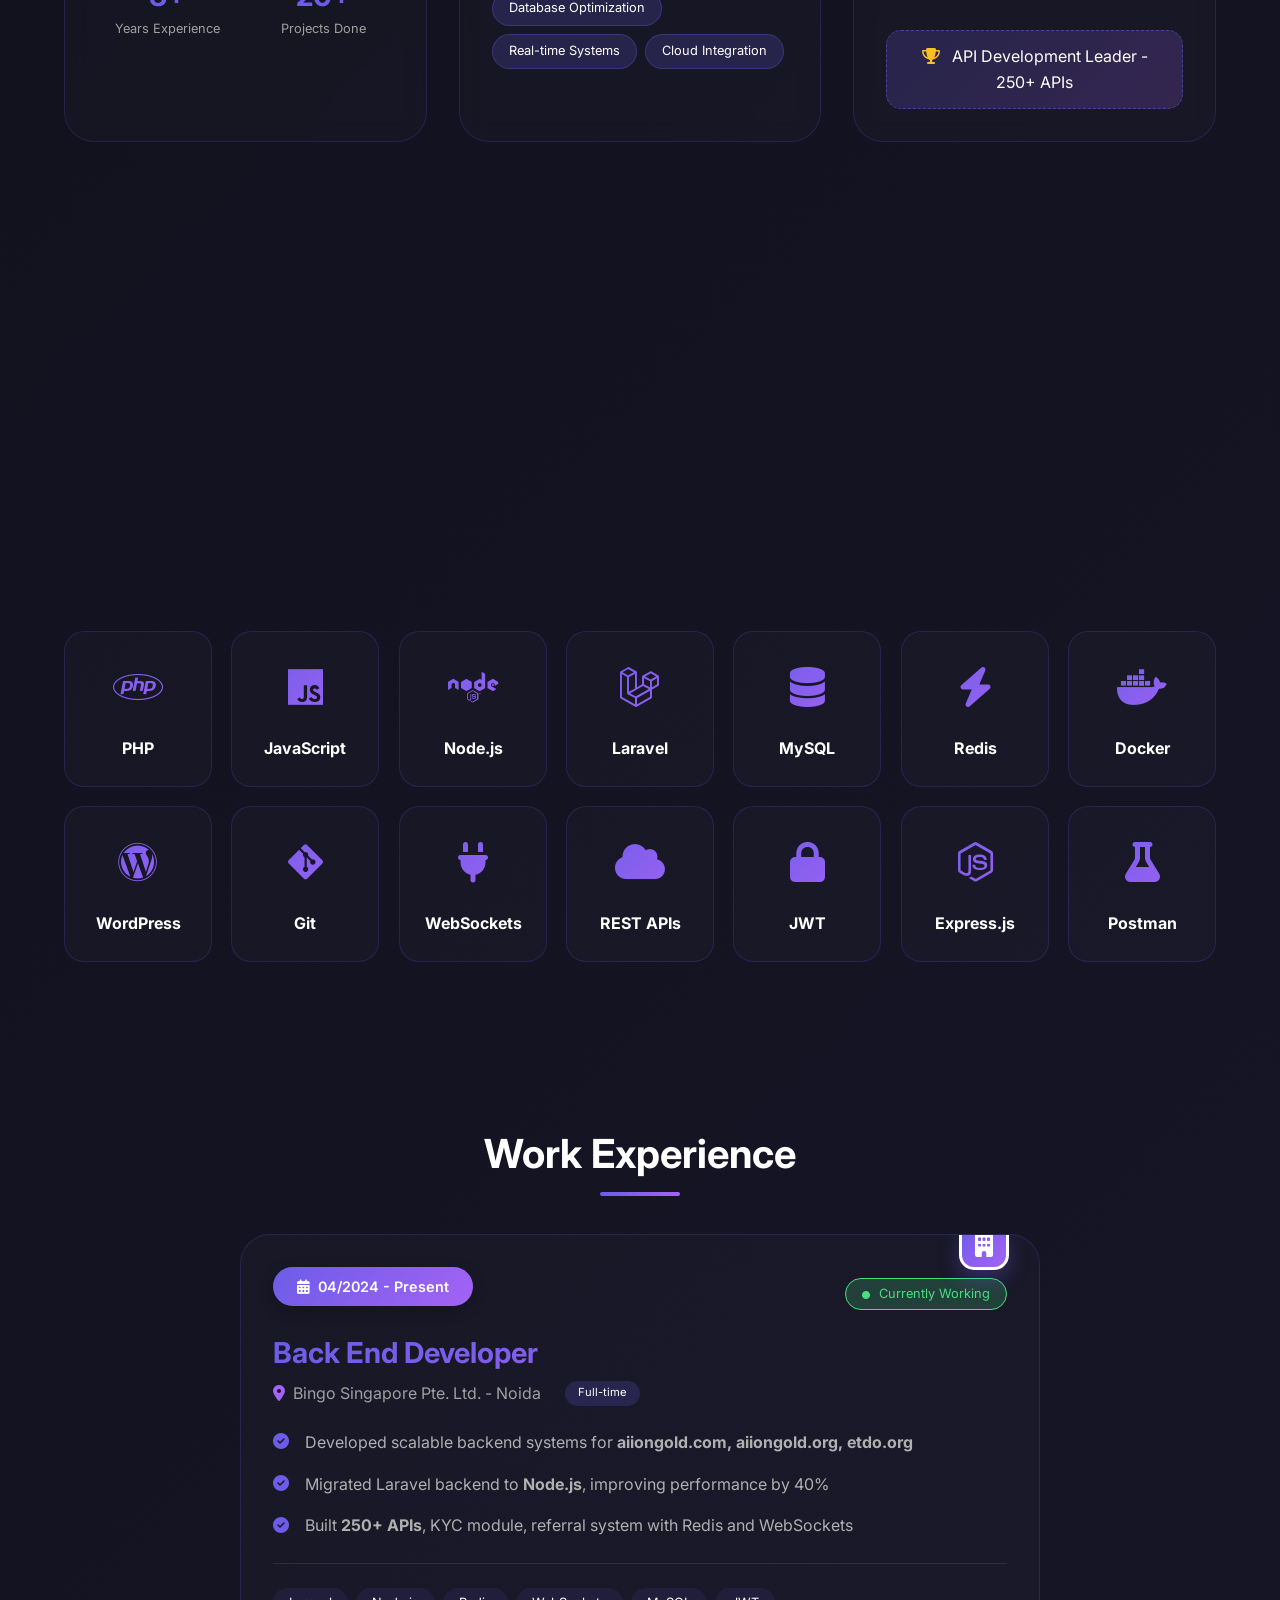
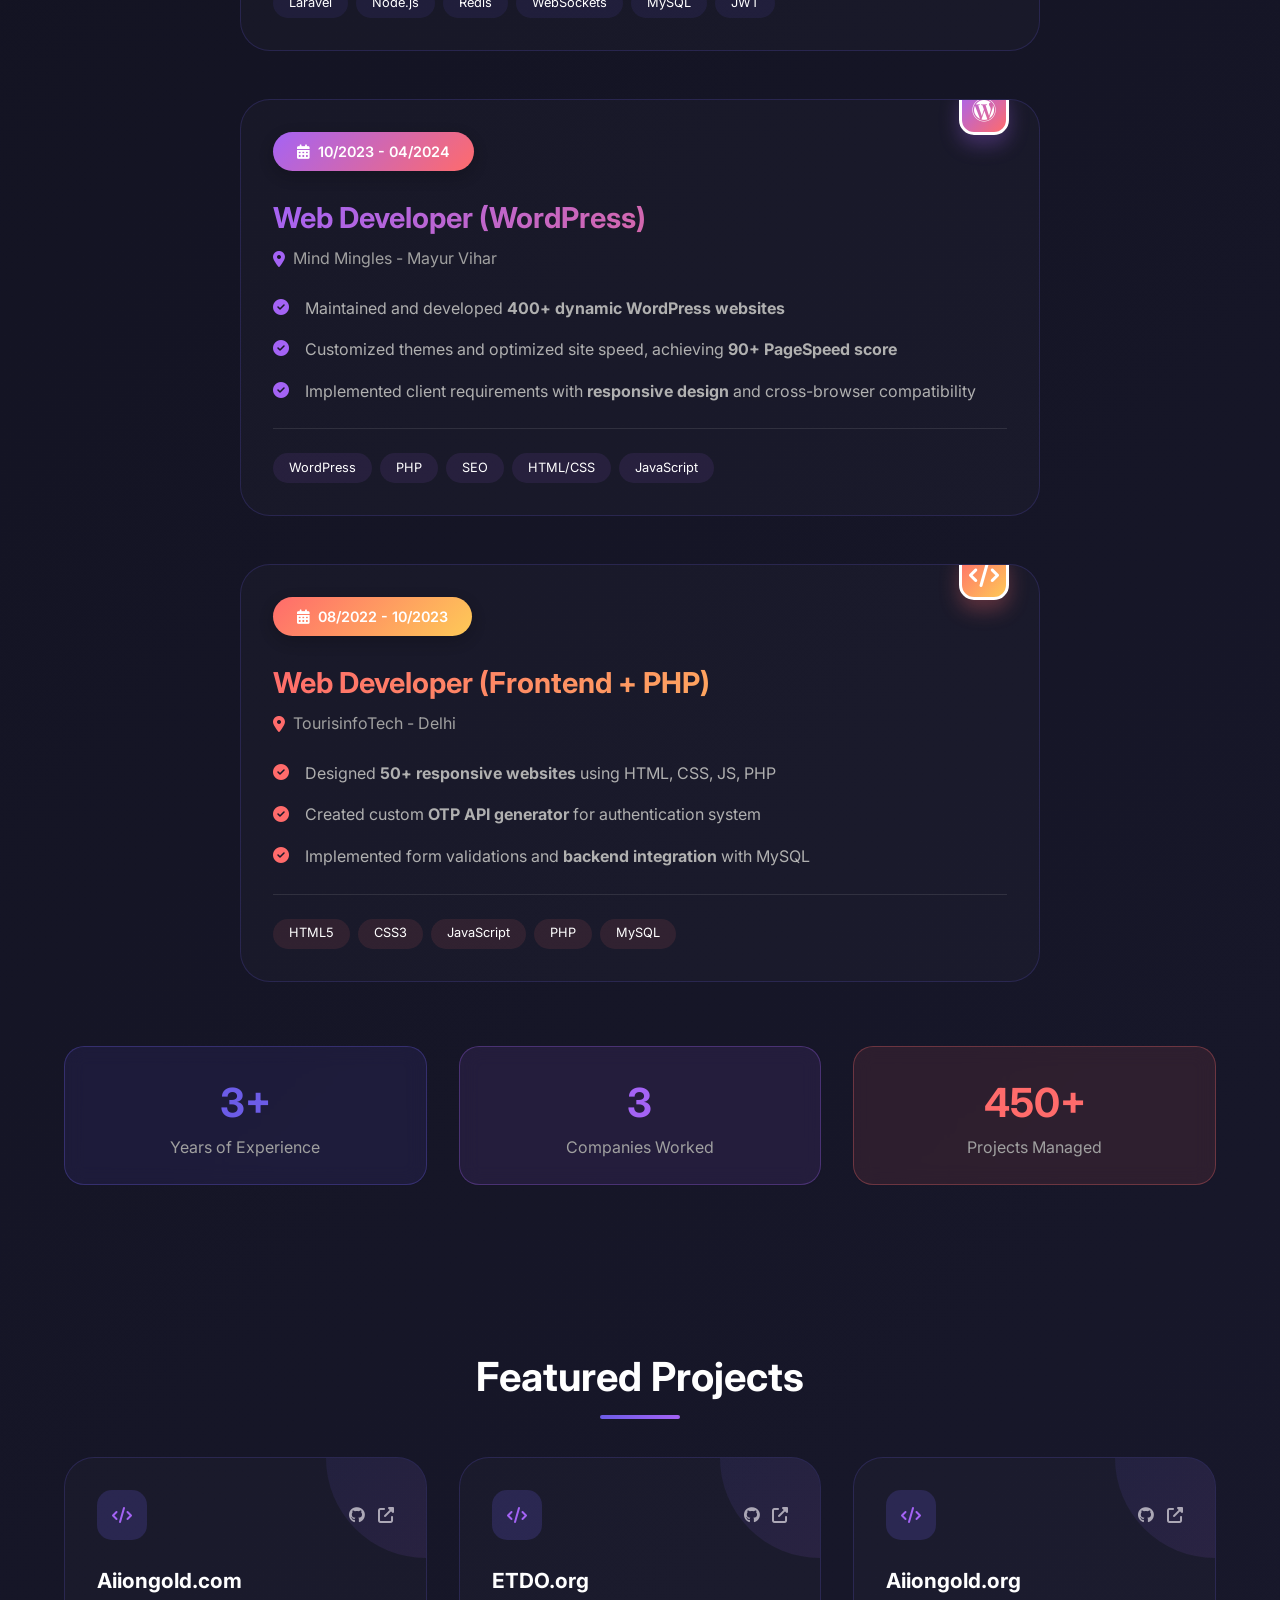
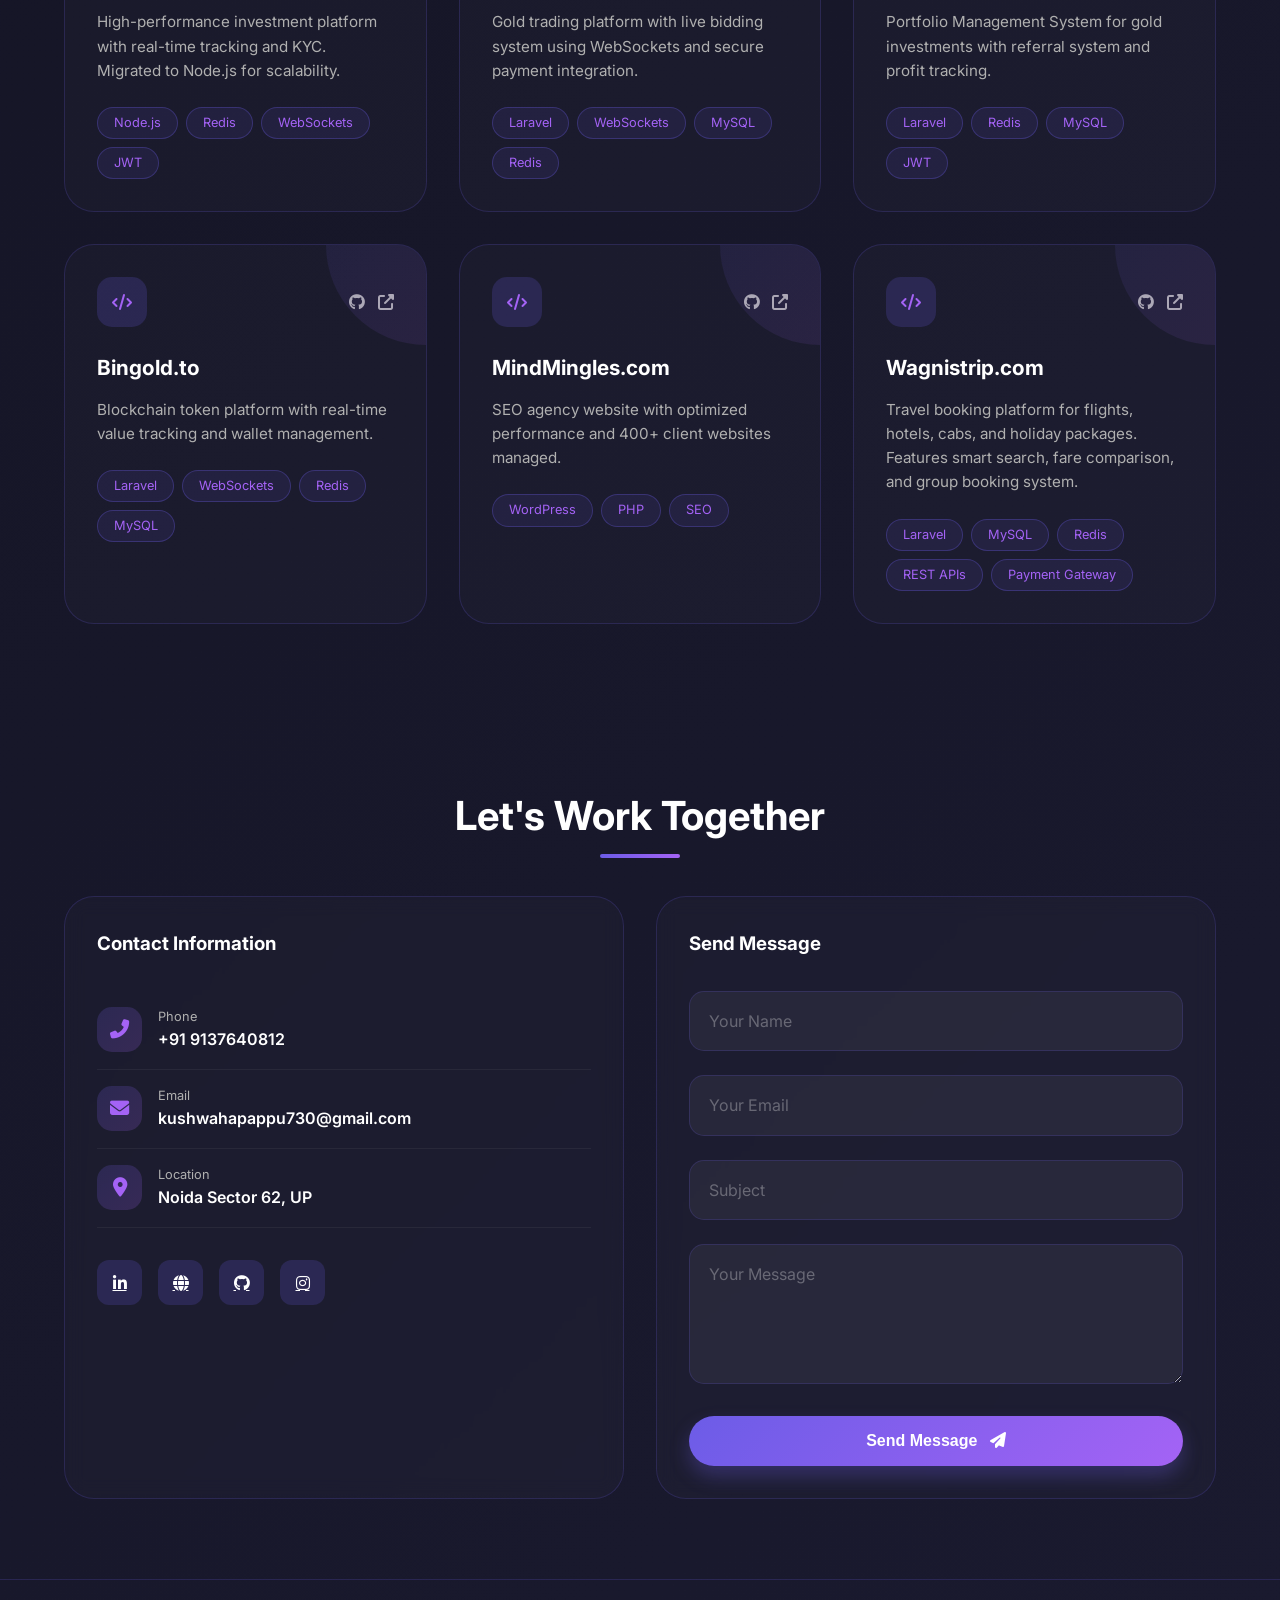
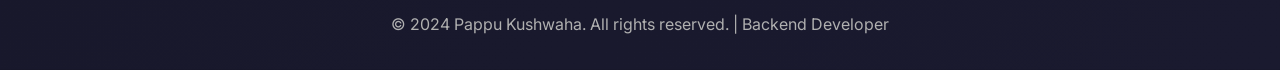
==== commit 82b79e95: "fix sidebar space issue" ====
--- a/index.html
+++ b/index.html
@@ -187,7 +187,7 @@
                 font-size: 1.1rem;
                 width: 100%;
                 text-align: center;
-                padding: 1rem;
+                padding: 0rem;
                 border-radius: 12px;
                 animation: slideIn 0.5s ease forwards;
                 opacity: 0;
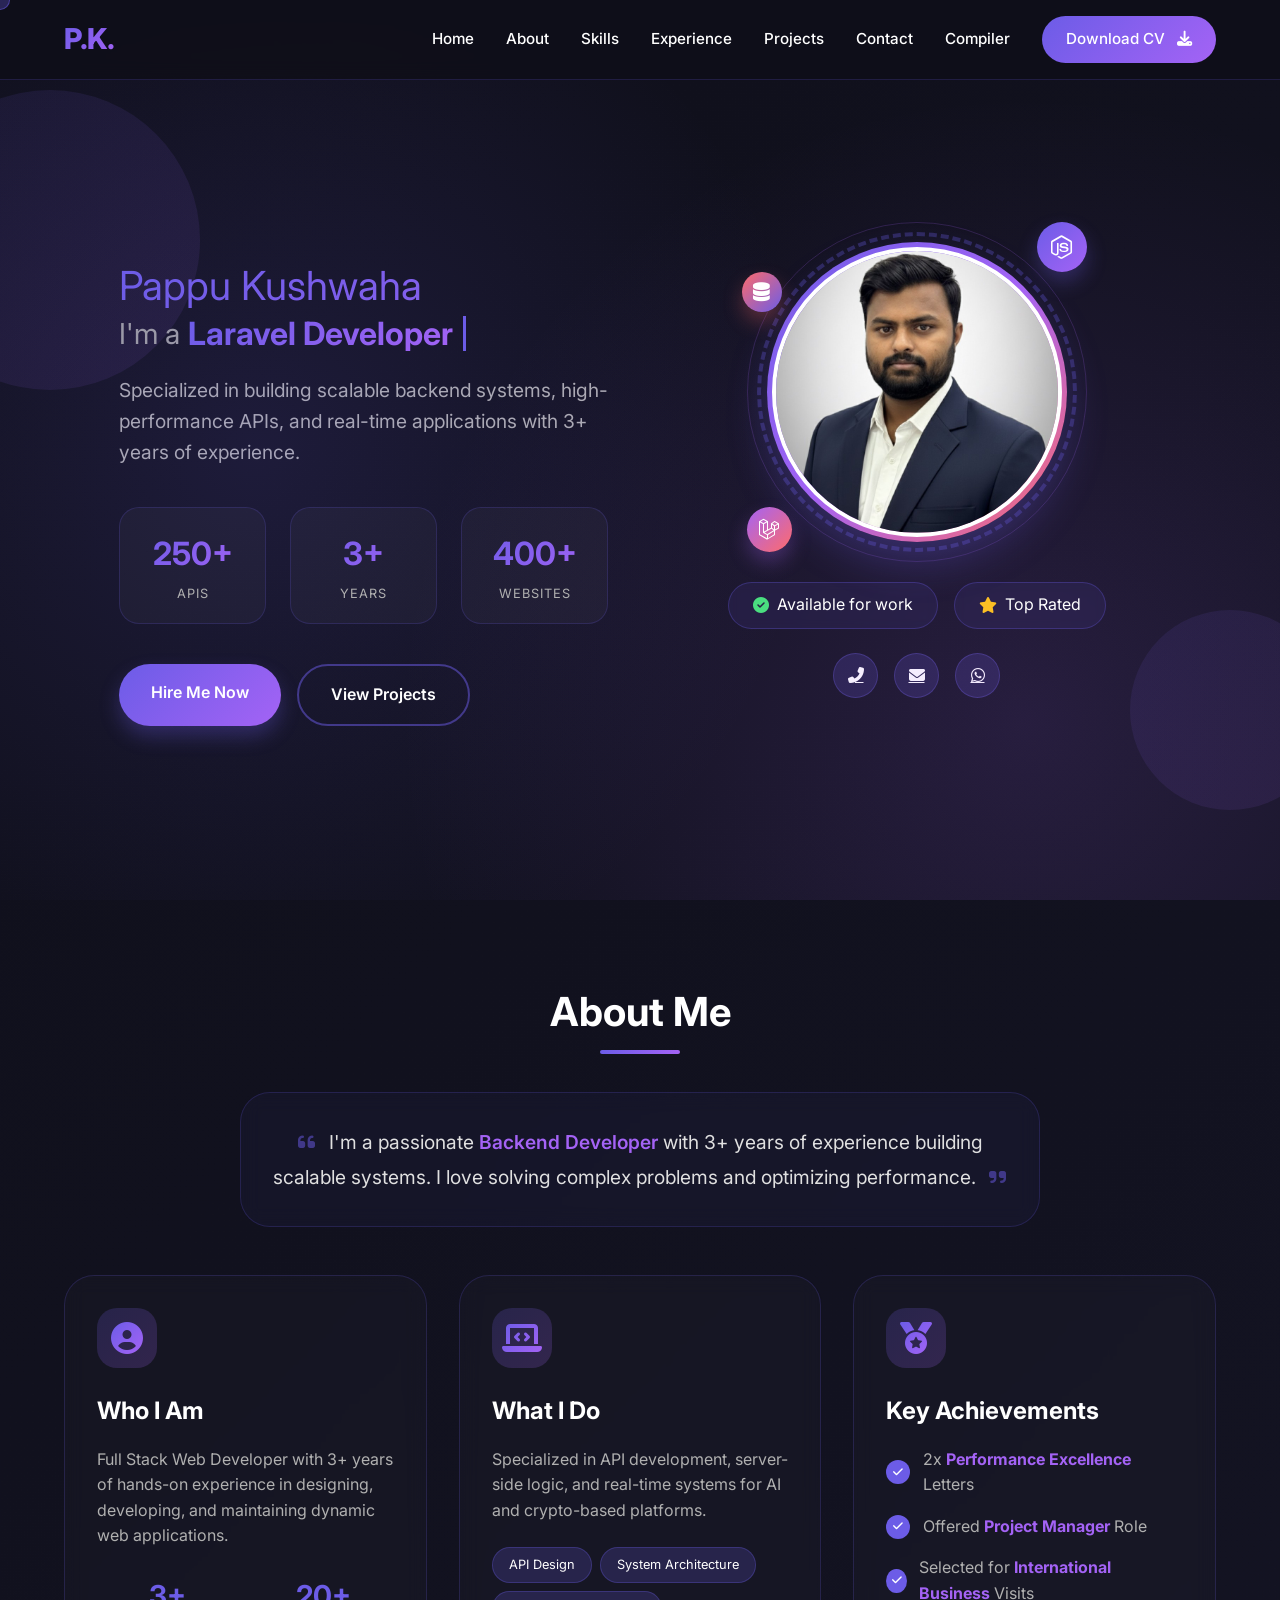
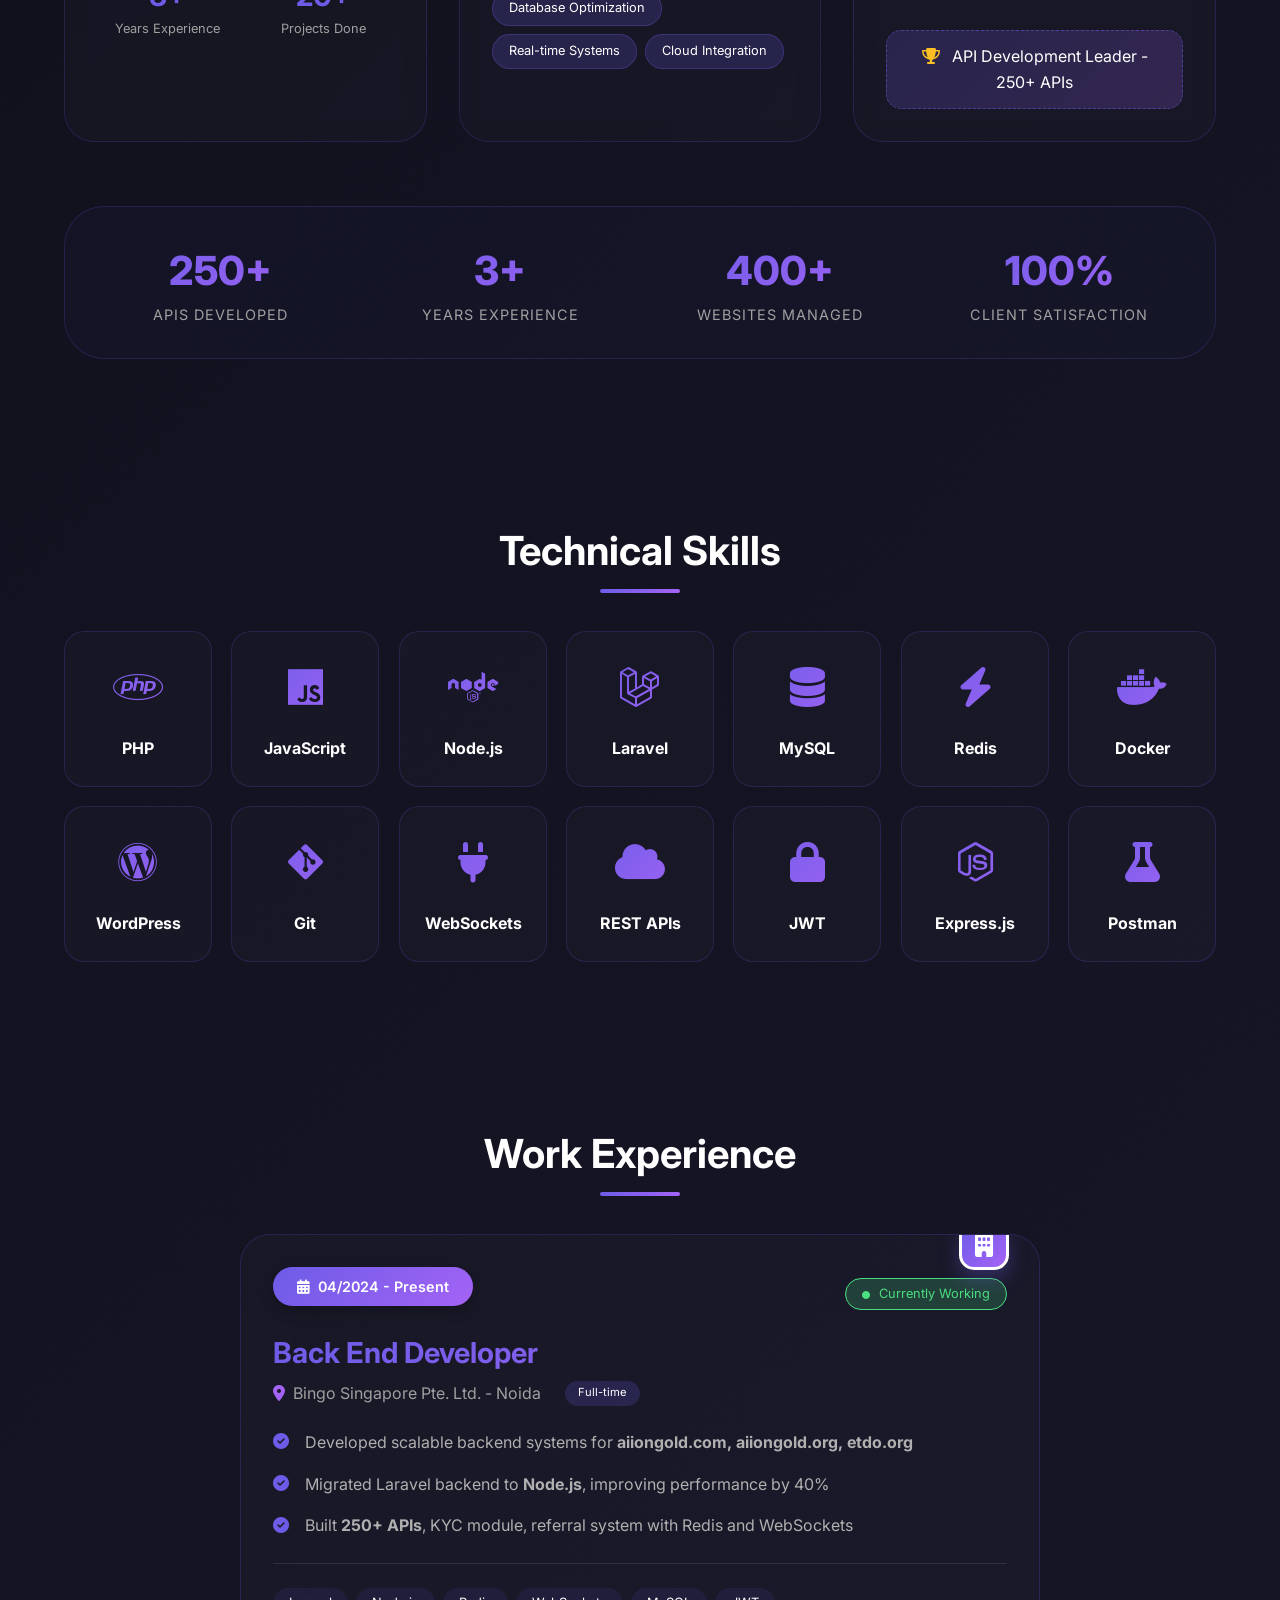
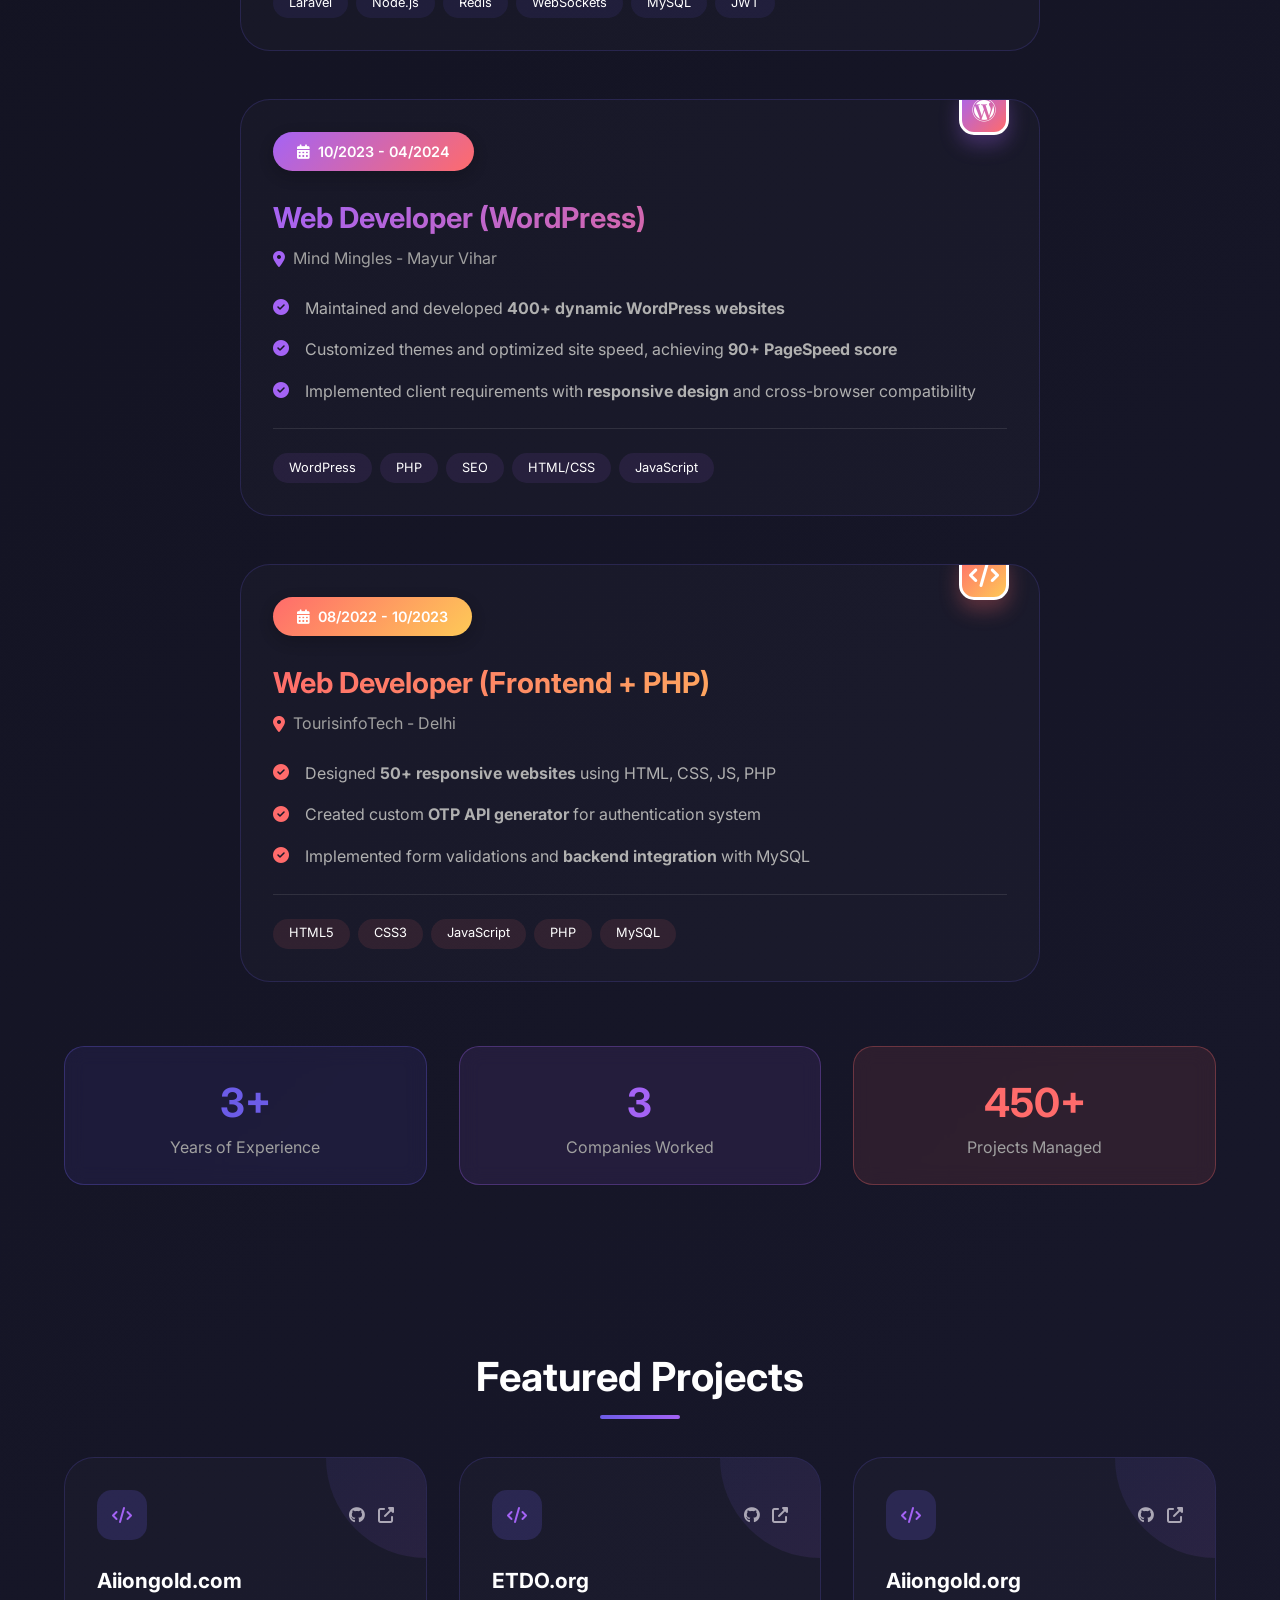
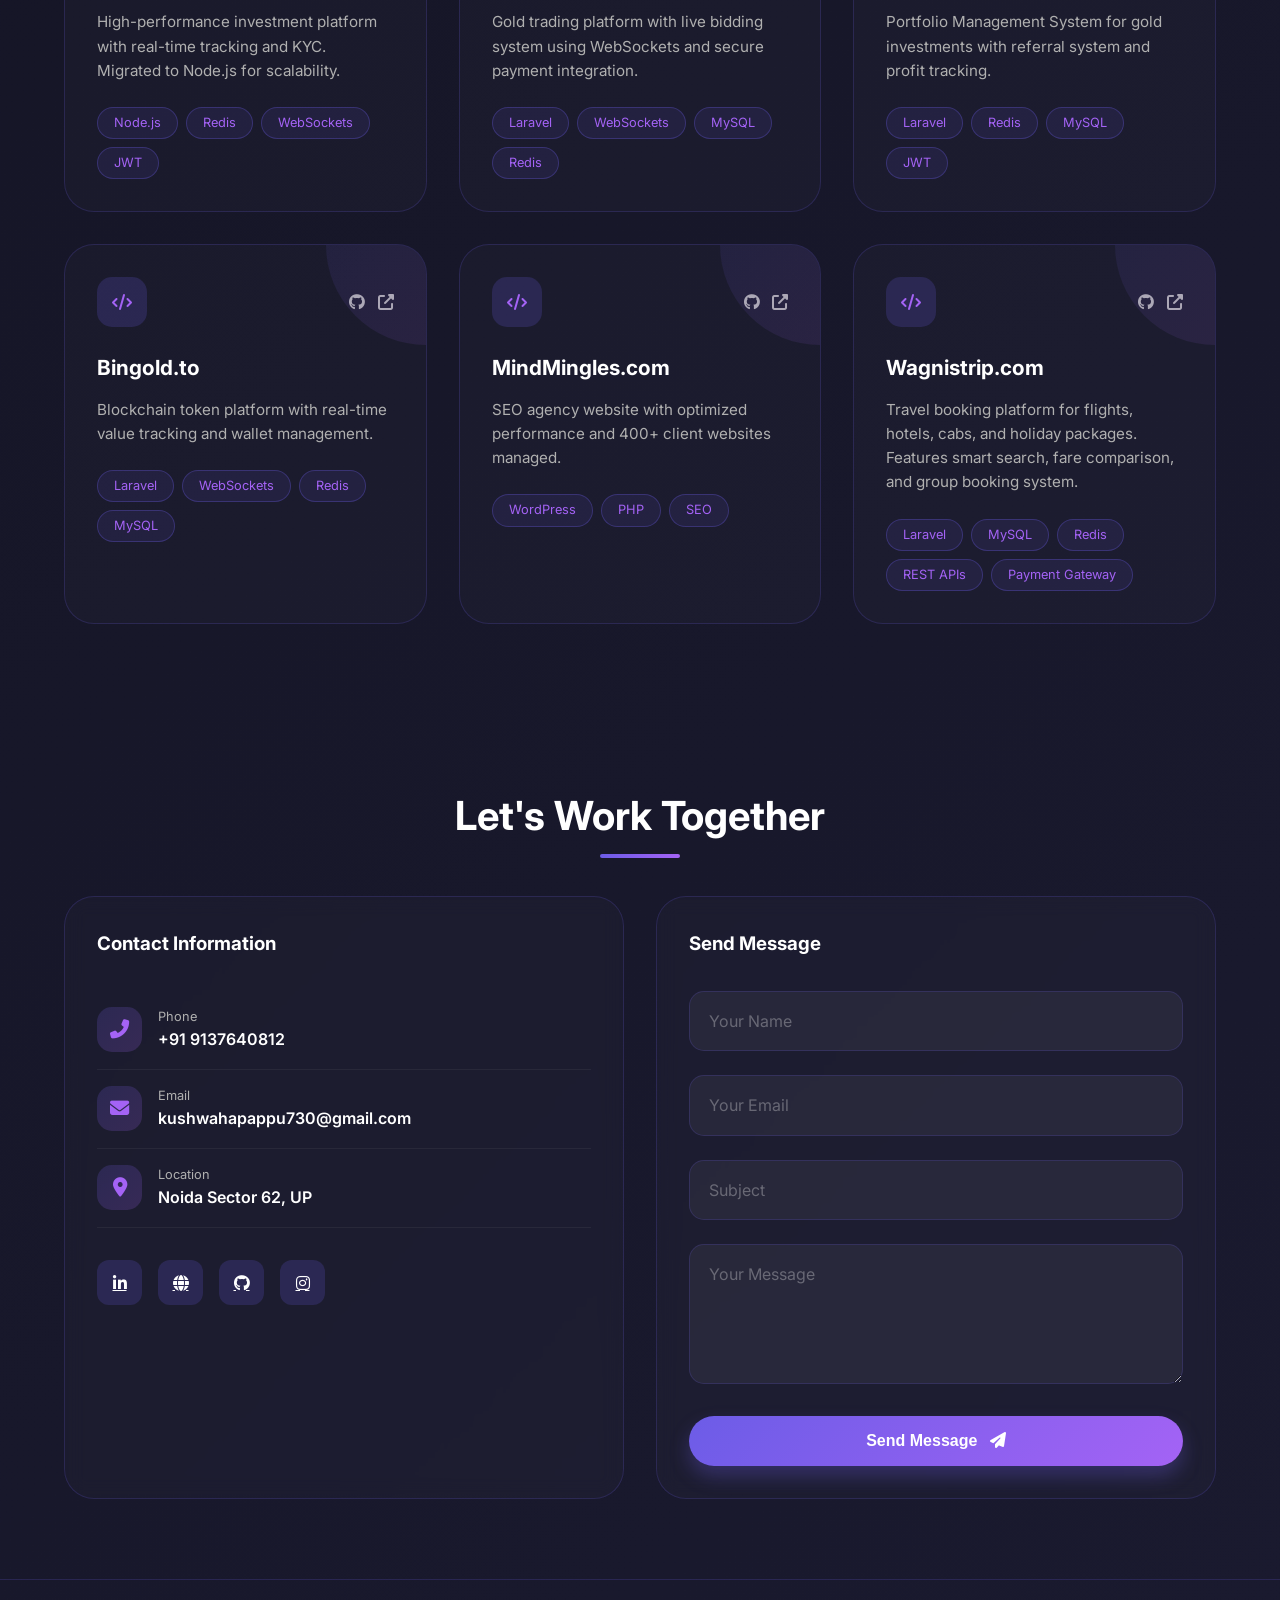
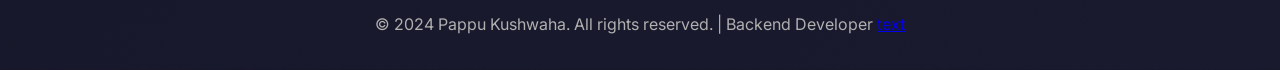
==== commit dba2a0c9: "some design make for divyanshu" ====
--- a/index.html
+++ b/index.html
@@ -2117,7 +2117,7 @@
 
     <footer>
         <div class="container">
-            <p>&copy; 2024 Pappu Kushwaha. All rights reserved. | Backend Developer</p>
+            <p>&copy; 2024 Pappu Kushwaha. All rights reserved. | Backend Developer <a href="./div/index.html" target="_blank">text</a></p>
         </div>
     </footer>
 
